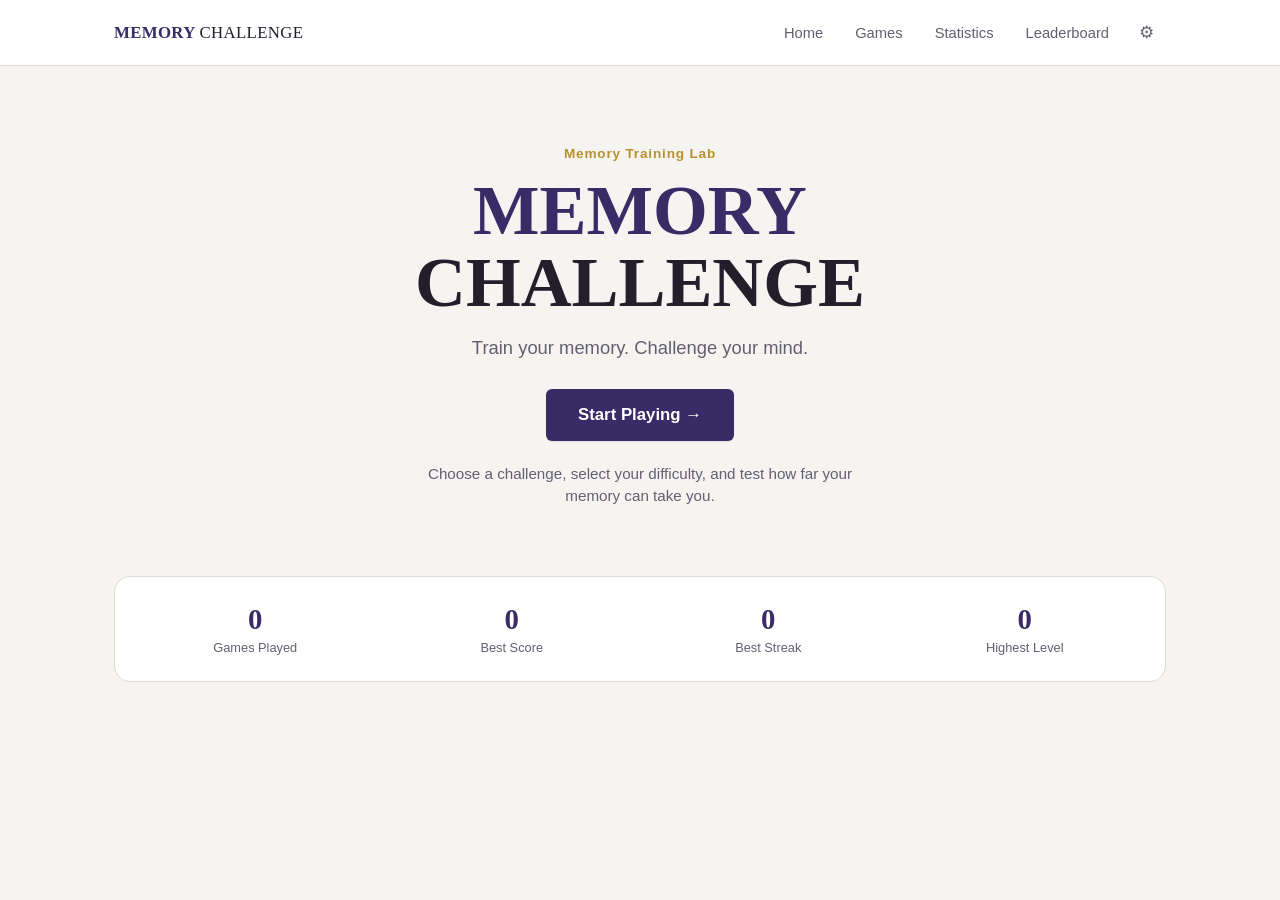
==== index.html @ 157adf7d "added updated files" ====
<!DOCTYPE html>
<html lang="en">
<head>
<meta charset="UTF-8">
<meta name="viewport" content="width=device-width, initial-scale=1.0">
<title>Memory Challenge</title>
<link rel="stylesheet" href="style.css">
</head>
<body>

<!-- ============================================================
     TOP NAVIGATION
============================================================ -->
<header class="topnav">
  <div class="topnav-inner">
    <button class="brand" data-nav="home-screen">MEMORY<span>CHALLENGE</span></button>
    <nav class="nav-links">
      <button class="nav-link" data-nav="home-screen">Home</button>
      <button class="nav-link" data-nav="games-screen">Games</button>
      <button class="nav-link" data-nav="stats-screen">Statistics</button>
      <button class="nav-link" data-nav="leaderboard-screen">Leaderboard</button>
      <button class="nav-link nav-icon" data-nav="settings-screen" title="Settings" aria-label="Settings">⚙</button>
    </nav>
  </div>
</header>

<main id="app">

  <!-- ============================================================
       SCREEN: HOME
  ============================================================ -->
  <section class="screen" id="home-screen">
    <div class="home-hero">
      <p class="home-eyebrow">Memory Training Lab</p>
      <h1 class="home-title">MEMORY<br><span>CHALLENGE</span></h1>
      <p class="home-tagline">Train your memory. Challenge your mind.</p>
      <button class="btn btn-primary btn-large" id="start-playing-btn">Start Playing →</button>
      <p class="home-blurb">Choose a challenge, select your difficulty, and test how far your memory can take you.</p>
    </div>

    <div class="home-stats">
      <div class="mini-stat">
        <span class="mini-stat-value" id="home-games-played">0</span>
        <span class="mini-stat-label">Games Played</span>
      </div>
      <div class="mini-stat">
        <span class="mini-stat-value" id="home-best-score">0</span>
        <span class="mini-stat-label">Best Score</span>
      </div>
      <div class="mini-stat">
        <span class="mini-stat-value" id="home-best-streak">0</span>
        <span class="mini-stat-label">Best Streak</span>
      </div>
      <div class="mini-stat">
        <span class="mini-stat-value" id="home-highest-level">0</span>
        <span class="mini-stat-label">Highest Level</span>
      </div>
    </div>
  </section>

  <!-- ============================================================
       SCREEN: GAMES SELECTION
  ============================================================ -->
  <section class="screen" id="games-screen">
    <h2 class="screen-title">Choose Your Challenge</h2>
    <p class="screen-subtitle">Four ways to test how far your memory can take you.</p>

    <div class="game-grid">

      <article class="game-card" data-game="sequence">
        <div class="game-card-icon">◆</div>
        <h3>Sequence Memory</h3>
        <p>Watch the sequence carefully and reproduce it in the correct order.</p>
        <div class="game-card-meta">
          <span class="diff-pill diff-easy">Easy</span>
          <span class="diff-pill diff-medium">Medium</span>
          <span class="diff-pill diff-hard">Hard</span>
        </div>
        <button class="btn btn-secondary play-game-btn" data-game="sequence">Play Game</button>
      </article>

      <article class="game-card" data-game="match">
        <div class="game-card-icon">▦</div>
        <h3>Memory Match</h3>
        <p>Find matching pairs and clear the board using the fewest mistakes.</p>
        <div class="game-card-meta">
          <span class="diff-pill diff-easy">Easy</span>
          <span class="diff-pill diff-medium">Medium</span>
          <span class="diff-pill diff-hard">Hard</span>
        </div>
        <button class="btn btn-secondary play-game-btn" data-game="match">Play Game</button>
      </article>

      <article class="game-card" data-game="grid">
        <div class="game-card-icon">▧</div>
        <h3>Grid Memory</h3>
        <p>Memorize the highlighted positions and reproduce the pattern.</p>
        <div class="game-card-meta">
          <span class="diff-pill diff-easy">Easy</span>
          <span class="diff-pill diff-medium">Medium</span>
          <span class="diff-pill diff-hard">Hard</span>
        </div>
        <button class="btn btn-secondary play-game-btn" data-game="grid">Play Game</button>
      </article>

      <article class="game-card" data-game="number">
        <div class="game-card-icon">#</div>
        <h3>Number Memory</h3>
        <p>Memorize a number sequence and enter it correctly.</p>
        <div class="game-card-meta">
          <span class="diff-pill diff-easy">Easy</span>
          <span class="diff-pill diff-medium">Medium</span>
          <span class="diff-pill diff-hard">Hard</span>
        </div>
        <button class="btn btn-secondary play-game-btn" data-game="number">Play Game</button>
      </article>

    </div>
  </section>

  <!-- ============================================================
       SCREEN: DIFFICULTY SELECTION
  ============================================================ -->
  <section class="screen" id="difficulty-screen">
    <button class="btn-back" data-nav="games-screen">← Back to Games</button>
    <h2 class="screen-title" id="difficulty-game-title">Choose Your Challenge</h2>
    <p class="screen-subtitle">Select a difficulty to begin.</p>

    <div class="difficulty-grid">
      <button class="difficulty-card" data-difficulty="easy">
        <h3>Easy</h3>
        <ul>
          <li>Relaxed timing</li>
          <li>Shorter sequences</li>
          <li>More forgiving gameplay</li>
        </ul>
      </button>
      <button class="difficulty-card" data-difficulty="medium">
        <h3>Medium</h3>
        <ul>
          <li>Balanced challenge</li>
          <li>Moderate timing</li>
          <li>Longer sequences</li>
        </ul>
      </button>
      <button class="difficulty-card" data-difficulty="hard">
        <h3>Hard</h3>
        <ul>
          <li>Fast timing</li>
          <li>Long sequences</li>
          <li>Higher difficulty</li>
        </ul>
      </button>
    </div>

    <button class="btn btn-primary btn-large" id="start-game-btn" disabled>Start Game</button>
  </section>

  <!-- ============================================================
       SCREEN: ACTIVE GAME
  ============================================================ -->
  <section class="screen" id="game-screen">

    <div class="game-hud">
      <div class="hud-top">
        <div class="hud-title-block">
          <h2 id="hud-game-name">SEQUENCE MEMORY</h2>
          <span class="hud-difficulty" id="hud-difficulty">Medium</span>
        </div>
        <div class="hud-controls">
          <button class="btn-icon" id="pause-btn" title="Pause">⏸</button>
          <button class="btn-icon" id="quit-btn" title="Quit">✕</button>
        </div>
      </div>

      <div class="hud-stats">
        <div class="hud-stat">
          <span class="hud-stat-label">Level</span>
          <span class="hud-stat-value" id="hud-level">1</span>
        </div>
        <div class="hud-stat">
          <span class="hud-stat-label">Score</span>
          <span class="hud-stat-value" id="hud-score">0</span>
        </div>
        <div class="hud-stat">
          <span class="hud-stat-label">Streak</span>
          <span class="hud-stat-value" id="hud-streak">🔥 0</span>
        </div>
        <div class="hud-stat">
          <span class="hud-stat-label">Time</span>
          <span class="hud-stat-value" id="hud-timer">00:00</span>
        </div>
        <div class="hud-stat">
          <span class="hud-stat-label">Lives</span>
          <span class="hud-stat-value" id="hud-lives">♥ ♥ ♥</span>
        </div>
      </div>
    </div>

    <div class="game-stage" id="game-stage">
      <!-- game-specific content is injected here by script.js -->
    </div>

    <!-- Pause overlay -->
    <div class="overlay hidden" id="pause-overlay">
      <div class="overlay-box">
        <h2>GAME PAUSED</h2>
        <button class="btn btn-primary" id="resume-btn">Resume</button>
        <button class="btn btn-secondary" id="quit-from-pause-btn">Quit Game</button>
      </div>
    </div>

    <!-- Countdown overlay -->
    <div class="overlay hidden" id="countdown-overlay">
      <div class="countdown-number" id="countdown-number">3</div>
    </div>

    <!-- Feedback toast (Correct! / Wrong! / Level Up!) -->
    <div class="feedback-toast hidden" id="feedback-toast"></div>

  </section>

  <!-- ============================================================
       SCREEN: RESULTS
  ============================================================ -->
  <section class="screen" id="results-screen">
    <div class="results-card">
      <p class="results-heading">GAME COMPLETE</p>
      <p class="results-message" id="results-message">Great job!</p>

      <div class="results-score">
        <span id="results-final-score">0</span>
        <span class="results-score-label">FINAL SCORE</span>
      </div>

      <div class="results-grid">
        <div class="results-stat">
          <span class="results-stat-value" id="results-level">1</span>
          <span class="results-stat-label">Level</span>
        </div>
        <div class="results-stat">
          <span class="results-stat-value" id="results-accuracy">0%</span>
          <span class="results-stat-label">Accuracy</span>
        </div>
        <div class="results-stat">
          <span class="results-stat-value" id="results-streak">0</span>
          <span class="results-stat-label">Best Streak</span>
        </div>
        <div class="results-stat">
          <span class="results-stat-value" id="results-time">00:00</span>
          <span class="results-stat-label">Time</span>
        </div>
      </div>

      <div class="leaderboard-entry" id="leaderboard-entry-form">
        <label for="player-name-input">New high score! Add it to the leaderboard:</label>
        <div class="leaderboard-entry-row">
          <input type="text" id="player-name-input" maxlength="12" placeholder="YOUR NAME">
          <button class="btn btn-secondary" id="submit-score-btn">Submit</button>
        </div>
      </div>

      <div class="results-actions">
        <button class="btn btn-primary" id="play-again-btn">Play Again</button>
        <button class="btn btn-secondary" id="choose-another-btn">Choose Another Game</button>
        <button class="btn btn-secondary" id="view-stats-btn">View Statistics</button>
        <button class="btn btn-ghost" data-nav="home-screen">Home</button>
      </div>
    </div>
  </section>

  <!-- ============================================================
       SCREEN: STATISTICS
  ============================================================ -->
  <section class="screen" id="stats-screen">
    <h2 class="screen-title">Your Statistics</h2>

    <div class="stats-overview">
      <div class="stats-overview-card">
        <span class="stats-overview-value" id="stat-total-games">0</span>
        <span class="stats-overview-label">Total Games</span>
      </div>
      <div class="stats-overview-card">
        <span class="stats-overview-value" id="stat-best-score">0</span>
        <span class="stats-overview-label">Best Score</span>
      </div>
      <div class="stats-overview-card">
        <span class="stats-overview-value" id="stat-best-streak">0</span>
        <span class="stats-overview-label">Best Streak</span>
      </div>
      <div class="stats-overview-card">
        <span class="stats-overview-value" id="stat-highest-level">0</span>
        <span class="stats-overview-label">Highest Level</span>
      </div>
      <div class="stats-overview-card">
        <span class="stats-overview-value" id="stat-total-time">00:00</span>
        <span class="stats-overview-label">Total Play Time</span>
      </div>
    </div>

    <h3 class="stats-subheading">By Game</h3>
    <div class="stats-per-game" id="stats-per-game">
      <!-- filled dynamically by script.js -->
    </div>
  </section>

  <!-- ============================================================
       SCREEN: LEADERBOARD
  ============================================================ -->
  <section class="screen" id="leaderboard-screen">
    <h2 class="screen-title">Local Leaderboard</h2>
    <p class="screen-subtitle">Scores are stored on this device only — this is not an online leaderboard.</p>
    <div class="leaderboard-list" id="leaderboard-list">
      <!-- filled dynamically by script.js -->
    </div>
  </section>

  <!-- ============================================================
       SCREEN: SETTINGS
  ============================================================ -->
  <section class="screen" id="settings-screen">
    <h2 class="screen-title">Settings</h2>

    <div class="settings-list">
      <div class="settings-row">
        <div>
          <h3>Sound Effects</h3>
          <p>Play short tones for correct answers, mistakes, and level ups.</p>
        </div>
        <label class="switch">
          <input type="checkbox" id="setting-sound" checked>
          <span class="switch-track"></span>
        </label>
      </div>

      <div class="settings-row">
        <div>
          <h3>Animations</h3>
          <p>Enable transition and feedback animations.</p>
        </div>
        <label class="switch">
          <input type="checkbox" id="setting-animations" checked>
          <span class="switch-track"></span>
        </label>
      </div>

      <div class="settings-row settings-row-danger">
        <div>
          <h3>Reset Statistics</h3>
          <p>Permanently erase all saved statistics and leaderboard scores on this device.</p>
        </div>
        <button class="btn btn-danger" id="reset-stats-btn">Reset All Data</button>
      </div>
    </div>

    <!-- Reset confirmation overlay -->
    <div class="overlay hidden" id="reset-confirm-overlay">
      <div class="overlay-box">
        <h2>Reset all statistics?</h2>
        <p>This will permanently delete your statistics, best scores, and leaderboard. This cannot be undone.</p>
        <button class="btn btn-danger" id="confirm-reset-btn">Yes, reset everything</button>
        <button class="btn btn-secondary" id="cancel-reset-btn">Cancel</button>
      </div>
    </div>
  </section>

</main>

<script src="script.js"></script>
</body>
</html>
---- style.css ----
/* ==========================================================================
   MEMORY CHALLENGE — STYLESHEET
   ========================================================================== */

:root {
  /* Color tokens */
  --bg:            #F5F4F1;
  --surface:        #FFFFFF;
  --surface-sunken:  #ECEAE5;
  --text:           #221F2B;
  --text-muted:     #635F70;
  --border:         #DEDAD3;

  --primary:        #382B66;
  --primary-dark:   #241A47;
  --primary-light:  #6C55A8;
  --accent:         #B9902E;

  --success:        #1F8A45;
  --success-bg:     #E4F5E9;
  --error:          #C23B34;
  --error-bg:       #FBE6E4;
  --warning:        #B4680C;
  --warning-bg:     #FCEEDD;

  --shadow-sm:  0 1px 2px rgba(34, 31, 43, 0.06), 0 1px 1px rgba(34, 31, 43, 0.04);
  --shadow-md:  0 4px 14px rgba(34, 31, 43, 0.09);
  --shadow-lg:  0 16px 40px rgba(34, 31, 43, 0.16);

  --radius-sm:  6px;
  --radius-md:  10px;
  --radius-lg:  16px;

  --font-display: Georgia, 'Iowan Old Style', 'Palatino Linotype', serif;
  --font-body: -apple-system, BlinkMacSystemFont, 'Segoe UI', Roboto, Helvetica, Arial, sans-serif;
  --font-mono: 'SF Mono', 'Consolas', 'Menlo', monospace;
}

* { box-sizing: border-box; }

html, body {
  margin: 0;
  padding: 0;
  background: var(--bg);
  color: var(--text);
  font-family: var(--font-body);
  scroll-behavior: smooth;
}

body {
  min-height: 100vh;
  display: flex;
  flex-direction: column;
}

h1, h2, h3 { margin: 0; font-family: var(--font-display); font-weight: 700; }
p { margin: 0; }
ul { margin: 0; padding: 0; list-style: none; }
button { font-family: inherit; cursor: pointer; }
input { font-family: inherit; }

::selection { background: var(--primary-light); color: #fff; }

:focus-visible {
  outline: 2px solid var(--primary);
  outline-offset: 2px;
}

.hidden { display: none !important; }

/* ==========================================================================
   TOP NAVIGATION
   ========================================================================== */

.topnav {
  position: sticky;
  top: 0;
  z-index: 50;
  background: var(--surface);
  border-bottom: 1px solid var(--border);
}

.topnav-inner {
  max-width: 1100px;
  margin: 0 auto;
  padding: 14px 24px;
  display: flex;
  align-items: center;
  justify-content: space-between;
  gap: 16px;
}

.brand {
  background: none;
  border: none;
  padding: 0;
  font-family: var(--font-display);
  font-weight: 700;
  font-size: 1.05rem;
  letter-spacing: 0.02em;
  color: var(--primary);
}
.brand span { color: var(--text); font-weight: 400; margin-left: 4px; }

.nav-links {
  display: flex;
  align-items: center;
  gap: 4px;
}

.nav-link {
  background: none;
  border: none;
  padding: 8px 14px;
  border-radius: var(--radius-sm);
  color: var(--text-muted);
  font-size: 0.92rem;
  font-weight: 500;
  transition: background 0.15s ease, color 0.15s ease;
}
.nav-link:hover { background: var(--surface-sunken); color: var(--text); }
.nav-icon { font-size: 1.05rem; padding: 8px 12px; }

/* ==========================================================================
   LAYOUT / SCREENS
   ========================================================================== */

#app {
  flex: 1;
  max-width: 1100px;
  width: 100%;
  margin: 0 auto;
  padding: 40px 24px 80px;
}

.screen { display: none; animation: screen-in 0.25s ease; }
.screen.active { display: block; }

#game-screen { position: relative; }

@keyframes screen-in {
  from { opacity: 0; transform: translateY(6px); }
  to   { opacity: 1; transform: translateY(0); }
}

.screen-title {
  font-size: 1.9rem;
  margin-bottom: 6px;
}
.screen-subtitle {
  color: var(--text-muted);
  margin-bottom: 32px;
  font-size: 1rem;
}

.btn-back {
  background: none;
  border: none;
  color: var(--text-muted);
  font-size: 0.9rem;
  padding: 6px 0;
  margin-bottom: 18px;
  font-weight: 500;
}
.btn-back:hover { color: var(--primary); }

/* ==========================================================================
   BUTTONS
   ========================================================================== */

.btn {
  border: none;
  border-radius: var(--radius-sm);
  padding: 12px 22px;
  font-size: 0.95rem;
  font-weight: 600;
  transition: transform 0.12s ease, box-shadow 0.12s ease, background 0.15s ease;
  display: inline-flex;
  align-items: center;
  justify-content: center;
  gap: 8px;
}
.btn:active:not(:disabled) { transform: translateY(1px); }
.btn:disabled { opacity: 0.45; cursor: not-allowed; }

.btn-primary {
  background: var(--primary);
  color: #fff;
  box-shadow: var(--shadow-sm);
}
.btn-primary:hover:not(:disabled) { background: var(--primary-dark); box-shadow: var(--shadow-md); }

.btn-secondary {
  background: var(--surface);
  color: var(--primary);
  border: 1.5px solid var(--primary);
}
.btn-secondary:hover:not(:disabled) { background: var(--primary); color: #fff; }

.btn-ghost {
  background: none;
  color: var(--text-muted);
}
.btn-ghost:hover { color: var(--text); }

.btn-danger {
  background: var(--error);
  color: #fff;
}
.btn-danger:hover { background: #9F2E28; }

.btn-large {
  padding: 16px 32px;
  font-size: 1.05rem;
}

.btn-icon {
  background: var(--surface-sunken);
  border: none;
  width: 38px;
  height: 38px;
  border-radius: var(--radius-sm);
  font-size: 1rem;
  display: flex;
  align-items: center;
  justify-content: center;
  color: var(--text);
}
.btn-icon:hover { background: var(--border); }

/* ==========================================================================
   HOME SCREEN
   ========================================================================== */

.home-hero {
  text-align: center;
  padding: 40px 0 20px;
}

.home-eyebrow {
  color: var(--accent);
  font-size: 0.85rem;
  font-weight: 600;
  letter-spacing: 0.06em;
  margin-bottom: 14px;
}

.home-title {
  font-size: clamp(2.6rem, 7vw, 4.4rem);
  line-height: 1.02;
  color: var(--primary);
  margin-bottom: 18px;
}
.home-title span { color: var(--text); }

.home-tagline {
  font-size: 1.15rem;
  color: var(--text-muted);
  margin-bottom: 30px;
}

.home-blurb {
  max-width: 480px;
  margin: 22px auto 0;
  color: var(--text-muted);
  font-size: 0.95rem;
  line-height: 1.5;
}

.home-stats {
  margin-top: 48px;
  display: grid;
  grid-template-columns: repeat(4, 1fr);
  gap: 16px;
  background: var(--surface);
  border: 1px solid var(--border);
  border-radius: var(--radius-lg);
  padding: 26px 20px;
}

.mini-stat {
  display: flex;
  flex-direction: column;
  align-items: center;
  gap: 4px;
  text-align: center;
}
.mini-stat-value {
  font-family: var(--font-display);
  font-size: 1.8rem;
  font-weight: 700;
  color: var(--primary);
}
.mini-stat-label {
  font-size: 0.8rem;
  color: var(--text-muted);
}

/* ==========================================================================
   GAMES SCREEN
   ========================================================================== */

.game-grid {
  display: grid;
  grid-template-columns: repeat(2, 1fr);
  gap: 20px;
}

.game-card {
  background: var(--surface);
  border: 1px solid var(--border);
  border-radius: var(--radius-lg);
  padding: 26px;
  display: flex;
  flex-direction: column;
  gap: 10px;
  transition: box-shadow 0.15s ease, transform 0.15s ease;
}
.game-card:hover { box-shadow: var(--shadow-md); transform: translateY(-2px); }

.game-card-icon {
  width: 46px;
  height: 46px;
  border-radius: var(--radius-sm);
  background: var(--primary);
  color: #fff;
  display: flex;
  align-items: center;
  justify-content: center;
  font-size: 1.3rem;
  margin-bottom: 4px;
}

.game-card h3 { font-size: 1.25rem; }
.game-card p { color: var(--text-muted); font-size: 0.92rem; line-height: 1.45; flex: 1; }

.game-card-meta {
  display: flex;
  gap: 6px;
  margin: 6px 0 4px;
}
.diff-pill {
  font-size: 0.7rem;
  font-weight: 600;
  padding: 3px 9px;
  border-radius: 20px;
}
.diff-easy   { background: var(--success-bg); color: var(--success); }
.diff-medium { background: var(--warning-bg); color: var(--warning); }
.diff-hard   { background: var(--error-bg);   color: var(--error); }

/* ==========================================================================
   DIFFICULTY SCREEN
   ========================================================================== */

.difficulty-grid {
  display: grid;
  grid-template-columns: repeat(3, 1fr);
  gap: 18px;
  margin-bottom: 36px;
}

.difficulty-card {
  background: var(--surface);
  border: 2px solid var(--border);
  border-radius: var(--radius-lg);
  padding: 24px;
  text-align: left;
  transition: border-color 0.15s ease, box-shadow 0.15s ease;
}
.difficulty-card:hover { border-color: var(--primary-light); }
.difficulty-card.selected {
  border-color: var(--primary);
  box-shadow: 0 0 0 3px rgba(56, 43, 102, 0.14);
}

.difficulty-card h3 { font-size: 1.15rem; margin-bottom: 12px; color: var(--primary); }
.difficulty-card li {
  font-size: 0.88rem;
  color: var(--text-muted);
  padding-left: 16px;
  position: relative;
  margin-bottom: 6px;
}
.difficulty-card li::before {
  content: '–';
  position: absolute;
  left: 0;
  color: var(--text-muted);
}

/* ==========================================================================
   GAME HUD
   ========================================================================== */

.game-hud {
  background: var(--surface);
  border: 1px solid var(--border);
  border-radius: var(--radius-lg);
  padding: 18px 22px;
  margin-bottom: 24px;
}

.hud-top {
  display: flex;
  justify-content: space-between;
  align-items: flex-start;
  margin-bottom: 16px;
}

.hud-title-block h2 {
  font-size: 1.3rem;
  letter-spacing: 0.02em;
}
.hud-difficulty {
  display: inline-block;
  margin-top: 4px;
  font-size: 0.78rem;
  font-weight: 600;
  color: var(--primary);
  background: var(--surface-sunken);
  padding: 3px 10px;
  border-radius: 20px;
}

.hud-controls { display: flex; gap: 8px; }

.hud-stats {
  display: grid;
  grid-template-columns: repeat(5, 1fr);
  gap: 12px;
}

.hud-stat {
  background: var(--surface-sunken);
  border-radius: var(--radius-sm);
  padding: 10px 8px;
  display: flex;
  flex-direction: column;
  align-items: center;
  gap: 2px;
}
.hud-stat-label {
  font-size: 0.7rem;
  color: var(--text-muted);
  text-transform: uppercase;
  letter-spacing: 0.05em;
}
.hud-stat-value {
  font-size: 1.15rem;
  font-weight: 700;
  color: var(--primary);
  font-variant-numeric: tabular-nums;
}

/* ==========================================================================
   GAME STAGE
   ========================================================================== */

.game-stage {
  position: relative;
  background: var(--surface);
  border: 1px solid var(--border);
  border-radius: var(--radius-lg);
  padding: 36px 24px;
  min-height: 420px;
  display: flex;
  flex-direction: column;
  align-items: center;
  justify-content: center;
  gap: 24px;
}

.stage-instruction {
  font-size: 1rem;
  color: var(--text-muted);
  text-align: center;
}

/* --- Sequence Memory --- */
.sequence-board {
  display: grid;
  grid-template-columns: repeat(2, 120px);
  gap: 16px;
}
.sequence-tile {
  width: 120px;
  height: 120px;
  border-radius: var(--radius-md);
  border: none;
  opacity: 0.55;
  transition: opacity 0.12s ease, transform 0.1s ease;
}
.sequence-tile.lit { opacity: 1; transform: scale(1.05); box-shadow: 0 0 0 4px rgba(0,0,0,0.06); }
.sequence-tile.wrong-flash-tile { box-shadow: 0 0 0 4px var(--error); opacity: 1; }
.sequence-tile.disabled { pointer-events: none; }
.sequence-tile[data-color="red"]    { background: #C23B34; }
.sequence-tile[data-color="blue"]   { background: #2D5FB0; }
.sequence-tile[data-color="green"]  { background: #1F8A45; }
.sequence-tile[data-color="yellow"] { background: #C99A1E; }
.sequence-tile[data-color="purple"] { background: #6C4AB6; }
.sequence-tile[data-color="teal"]   { background: #1E8A82; }

/* --- Memory Match --- */
.match-board {
  display: grid;
  gap: 12px;
  perspective: 800px;
}
.match-card {
  width: 90px;
  height: 90px;
  position: relative;
  transform-style: preserve-3d;
  transition: transform 0.35s ease;
  border-radius: var(--radius-sm);
}
.match-card.flipped, .match-card.matched { transform: rotateY(180deg); }
.match-card-face {
  position: absolute;
  inset: 0;
  border-radius: var(--radius-sm);
  display: flex;
  align-items: center;
  justify-content: center;
  font-size: 1.7rem;
  backface-visibility: hidden;
}
.match-card-back {
  background: var(--primary);
  color: #fff;
}
.match-card-front {
  background: var(--surface-sunken);
  transform: rotateY(180deg);
  border: 2px solid var(--border);
}
.match-card.matched .match-card-front {
  border-color: var(--success);
  background: var(--success-bg);
}
.match-card.wrong-flash .match-card-front { border-color: var(--error); background: var(--error-bg); }
.match-card:not(.matched):hover .match-card-back { background: var(--primary-dark); }

/* --- Grid Memory --- */
.grid-board {
  display: grid;
  gap: 8px;
}
.grid-cell {
  width: 56px;
  height: 56px;
  border-radius: var(--radius-sm);
  background: var(--surface-sunken);
  border: none;
  transition: background 0.12s ease, transform 0.1s ease;
}
.grid-cell.lit { background: var(--primary); }
.grid-cell.picked-correct { background: var(--success); }
.grid-cell.picked-wrong { background: var(--error); }
.grid-cell:hover:not(.disabled) { transform: scale(1.06); }
.grid-cell.disabled { pointer-events: none; }

/* --- Number Memory --- */
.number-display {
  font-family: var(--font-mono);
  font-size: clamp(2.4rem, 7vw, 3.6rem);
  font-weight: 700;
  letter-spacing: 0.12em;
  color: var(--primary);
}
.number-input {
  font-family: var(--font-mono);
  font-size: 1.8rem;
  text-align: center;
  letter-spacing: 0.12em;
  padding: 12px 18px;
  border: 2px solid var(--border);
  border-radius: var(--radius-sm);
  width: 100%;
  max-width: 320px;
  color: var(--text);
}
.number-input:focus { border-color: var(--primary); }

/* ==========================================================================
   OVERLAYS
   ========================================================================== */

.overlay {
  position: absolute;
  inset: 0;
  background: rgba(34, 31, 43, 0.6);
  border-radius: var(--radius-lg);
  display: flex;
  align-items: center;
  justify-content: center;
  z-index: 20;
}

.overlay-box {
  background: var(--surface);
  border-radius: var(--radius-md);
  padding: 32px 30px;
  text-align: center;
  max-width: 340px;
  box-shadow: var(--shadow-lg);
  display: flex;
  flex-direction: column;
  gap: 14px;
}
.overlay-box h2 { font-size: 1.3rem; }
.overlay-box p { color: var(--text-muted); font-size: 0.92rem; }

.countdown-number {
  font-family: var(--font-display);
  font-size: 6rem;
  font-weight: 700;
  color: #fff;
}

.feedback-toast {
  position: absolute;
  top: 18px;
  left: 50%;
  transform: translateX(-50%);
  padding: 10px 22px;
  border-radius: 30px;
  font-weight: 700;
  font-size: 0.95rem;
  z-index: 15;
  animation: toast-in 0.18s ease;
}
@keyframes toast-in {
  from { opacity: 0; transform: translate(-50%, -8px); }
  to   { opacity: 1; transform: translate(-50%, 0); }
}
.feedback-toast.correct { background: var(--success-bg); color: var(--success); }
.feedback-toast.wrong   { background: var(--error-bg); color: var(--error); }
.feedback-toast.levelup { background: var(--primary); color: #fff; }
.feedback-toast.gameover { background: var(--text); color: #fff; }

/* ==========================================================================
   RESULTS SCREEN
   ========================================================================== */

.results-card {
  max-width: 560px;
  margin: 0 auto;
  background: var(--surface);
  border: 1px solid var(--border);
  border-radius: var(--radius-lg);
  padding: 40px 36px;
  text-align: center;
}

.results-heading {
  font-size: 0.85rem;
  font-weight: 700;
  letter-spacing: 0.1em;
  color: var(--text-muted);
  margin-bottom: 10px;
}
.results-message { font-size: 1.15rem; color: var(--primary); margin-bottom: 20px; font-weight: 600; }

.results-score span:first-child {
  display: block;
  font-family: var(--font-display);
  font-size: 3.6rem;
  font-weight: 700;
  color: var(--primary);
  line-height: 1;
}
.results-score-label {
  font-size: 0.8rem;
  color: var(--text-muted);
  letter-spacing: 0.05em;
}

.results-grid {
  display: grid;
  grid-template-columns: repeat(4, 1fr);
  gap: 12px;
  margin: 30px 0 10px;
  padding: 20px 0;
  border-top: 1px solid var(--border);
  border-bottom: 1px solid var(--border);
}
.results-stat { display: flex; flex-direction: column; gap: 2px; }
.results-stat-value { font-size: 1.3rem; font-weight: 700; color: var(--text); }
.results-stat-label { font-size: 0.78rem; color: var(--text-muted); }

.leaderboard-entry {
  margin: 22px 0;
  padding: 16px;
  background: var(--surface-sunken);
  border-radius: var(--radius-md);
}
.leaderboard-entry label { font-size: 0.85rem; color: var(--text-muted); display: block; margin-bottom: 10px; }
.leaderboard-entry-row { display: flex; gap: 8px; }
.leaderboard-entry-row input {
  flex: 1;
  padding: 10px 14px;
  border-radius: var(--radius-sm);
  border: 1.5px solid var(--border);
  text-transform: uppercase;
}

.results-actions {
  display: flex;
  flex-wrap: wrap;
  gap: 10px;
  justify-content: center;
  margin-top: 18px;
}

/* ==========================================================================
   STATISTICS SCREEN
   ========================================================================== */

.stats-overview {
  display: grid;
  grid-template-columns: repeat(5, 1fr);
  gap: 14px;
  margin-bottom: 42px;
}
.stats-overview-card {
  background: var(--surface);
  border: 1px solid var(--border);
  border-radius: var(--radius-md);
  padding: 20px 14px;
  text-align: center;
  display: flex;
  flex-direction: column;
  gap: 4px;
}
.stats-overview-value { font-size: 1.5rem; font-weight: 700; color: var(--primary); font-family: var(--font-display); }
.stats-overview-label { font-size: 0.78rem; color: var(--text-muted); }

.stats-subheading { font-size: 1.15rem; margin-bottom: 16px; }

.stats-per-game {
  display: grid;
  grid-template-columns: repeat(2, 1fr);
  gap: 16px;
}
.stats-game-card {
  background: var(--surface);
  border: 1px solid var(--border);
  border-radius: var(--radius-md);
  padding: 20px;
}
.stats-game-card h4 { font-size: 1.02rem; margin-bottom: 12px; color: var(--primary); font-family: var(--font-display); }
.stats-game-row {
  display: flex;
  justify-content: space-between;
  font-size: 0.88rem;
  padding: 5px 0;
  color: var(--text-muted);
  border-bottom: 1px dashed var(--border);
}
.stats-game-row:last-child { border-bottom: none; }
.stats-game-row span:last-child { color: var(--text); font-weight: 600; }

/* ==========================================================================
   LEADERBOARD SCREEN
   ========================================================================== */

.leaderboard-list {
  background: var(--surface);
  border: 1px solid var(--border);
  border-radius: var(--radius-lg);
  overflow: hidden;
}
.leaderboard-row {
  display: grid;
  grid-template-columns: 40px 1fr auto auto;
  gap: 14px;
  align-items: center;
  padding: 14px 22px;
  border-bottom: 1px solid var(--border);
  font-size: 0.95rem;
}
.leaderboard-row:last-child { border-bottom: none; }
.leaderboard-rank { font-weight: 700; color: var(--text-muted); }
.leaderboard-row:nth-child(1) .leaderboard-rank { color: var(--accent); }
.leaderboard-name { font-weight: 600; }
.leaderboard-game { color: var(--text-muted); font-size: 0.82rem; }
.leaderboard-score { font-weight: 700; color: var(--primary); font-variant-numeric: tabular-nums; }
.leaderboard-empty { padding: 40px; text-align: center; color: var(--text-muted); }

/* ==========================================================================
   SETTINGS SCREEN
   ========================================================================== */

.settings-list {
  background: var(--surface);
  border: 1px solid var(--border);
  border-radius: var(--radius-lg);
  overflow: hidden;
}
.settings-row {
  display: flex;
  justify-content: space-between;
  align-items: center;
  gap: 20px;
  padding: 22px 26px;
  border-bottom: 1px solid var(--border);
}
.settings-row:last-child { border-bottom: none; }
.settings-row h3 { font-size: 1rem; margin-bottom: 4px; }
.settings-row p { color: var(--text-muted); font-size: 0.85rem; }
.settings-row-danger { background: var(--error-bg); }

.switch { position: relative; display: inline-block; width: 46px; height: 26px; flex-shrink: 0; }
.switch input { opacity: 0; width: 0; height: 0; }
.switch-track {
  position: absolute; cursor: pointer; inset: 0;
  background: var(--border); border-radius: 30px; transition: background 0.15s ease;
}
.switch-track::before {
  content: ''; position: absolute; height: 20px; width: 20px; left: 3px; top: 3px;
  background: #fff; border-radius: 50%; transition: transform 0.15s ease;
  box-shadow: var(--shadow-sm);
}
.switch input:checked + .switch-track { background: var(--primary); }
.switch input:checked + .switch-track::before { transform: translateX(20px); }

/* ==========================================================================
   RESPONSIVE
   ========================================================================== */

@media (max-width: 780px) {
  .home-stats { grid-template-columns: repeat(2, 1fr); }
  .game-grid { grid-template-columns: 1fr; }
  .difficulty-grid { grid-template-columns: 1fr; }
  .hud-stats { grid-template-columns: repeat(3, 1fr); }
  .hud-stats .hud-stat:nth-child(4), .hud-stats .hud-stat:nth-child(5) { grid-column: span 1; }
  .stats-overview { grid-template-columns: repeat(2, 1fr); }
  .stats-per-game { grid-template-columns: 1fr; }
  .results-grid { grid-template-columns: repeat(2, 1fr); }
  .nav-links { gap: 0; }
  .nav-link { padding: 8px 8px; font-size: 0.82rem; }
  .sequence-board { grid-template-columns: repeat(2, 100px); }
  .sequence-tile { width: 100px; height: 100px; }
  .match-card { width: 68px; height: 68px; }
  .grid-cell { width: 42px; height: 42px; }
}

@media (max-width: 480px) {
  .topnav-inner { flex-direction: column; gap: 8px; align-items: stretch; }
  .nav-links { justify-content: space-between; }
  #app { padding: 24px 16px 60px; }
  .results-actions { flex-direction: column; }
  .results-actions .btn { width: 100%; }
  .match-card { width: 58px; height: 58px; }
  .match-card-face { font-size: 1.3rem; }
  .grid-cell { width: 36px; height: 36px; }
}

@media (prefers-reduced-motion: reduce) {
  * { animation-duration: 0.001ms !important; transition-duration: 0.001ms !important; }
}

/* Disabled via the in-app Settings > Animations toggle */
body.no-animations *,
body.no-animations *::before,
body.no-animations *::after {
  animation-duration: 0.001ms !important;
  transition-duration: 0.001ms !important;
}
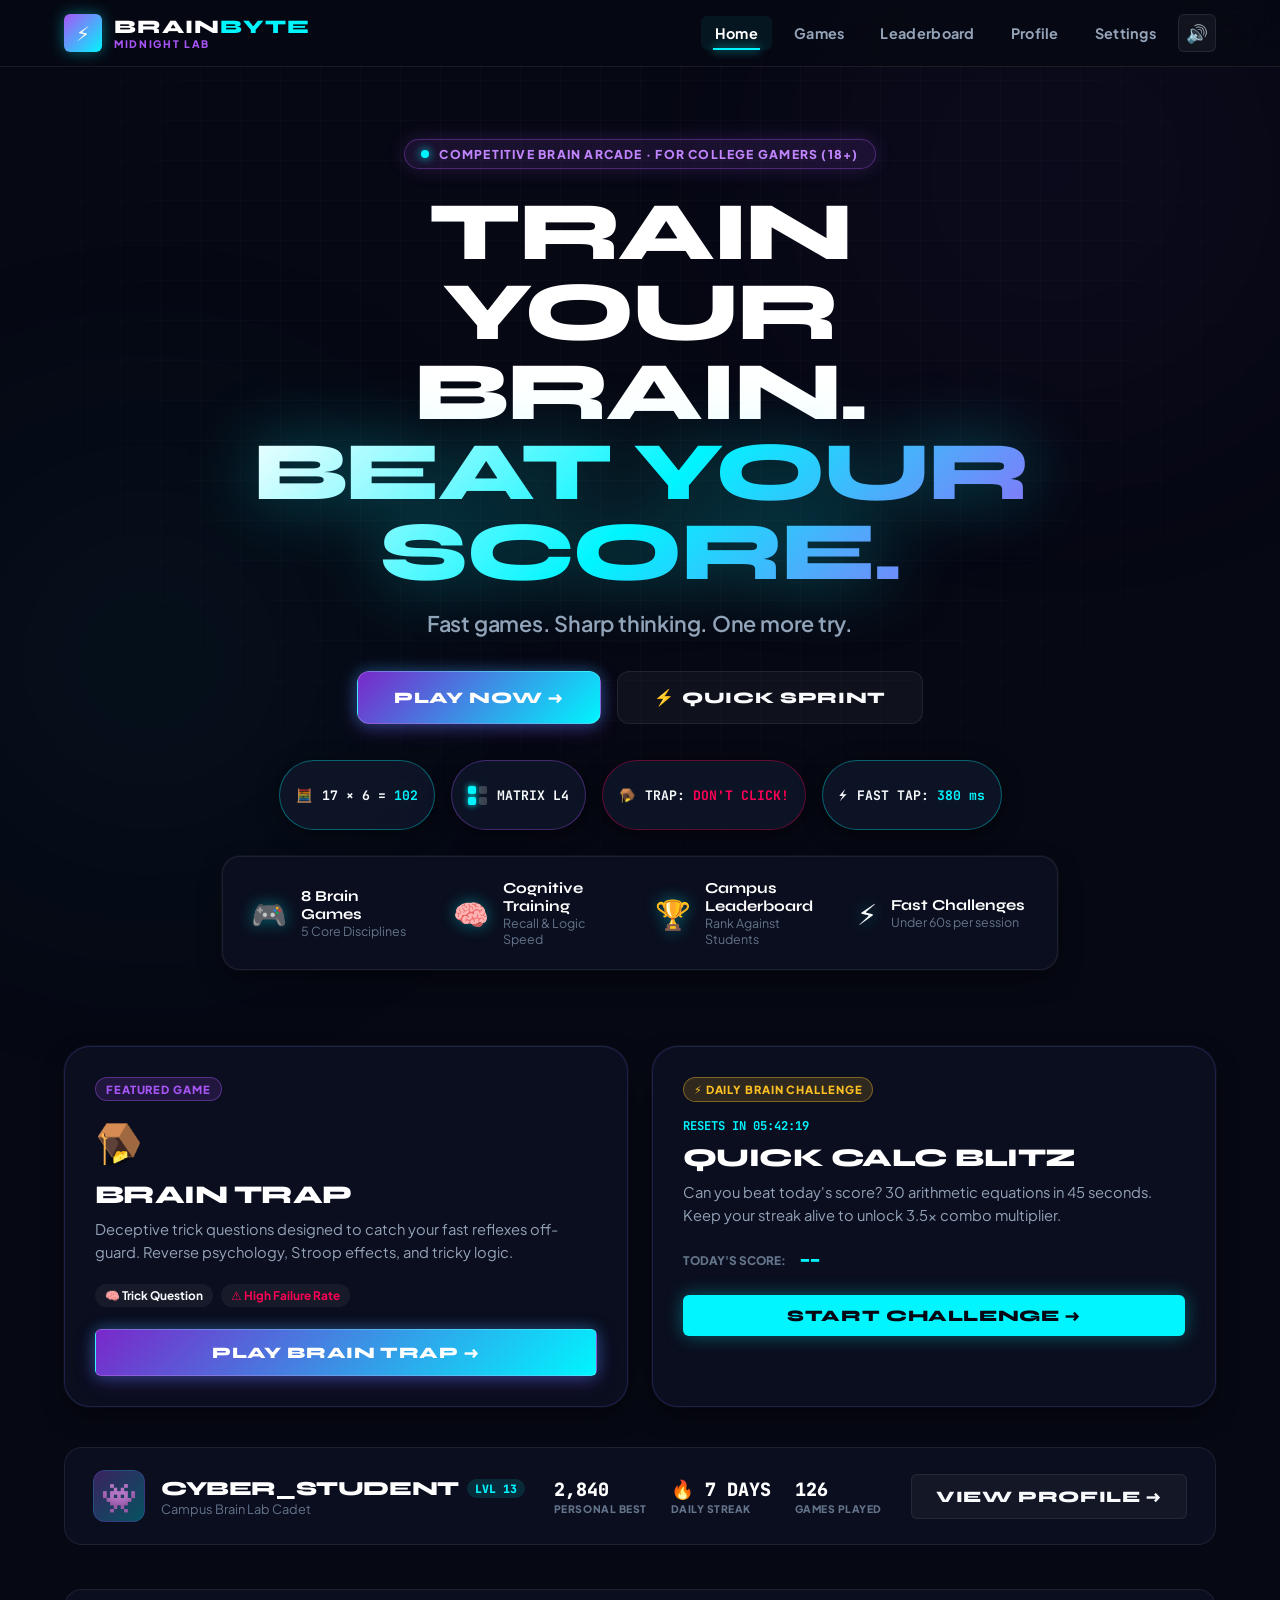
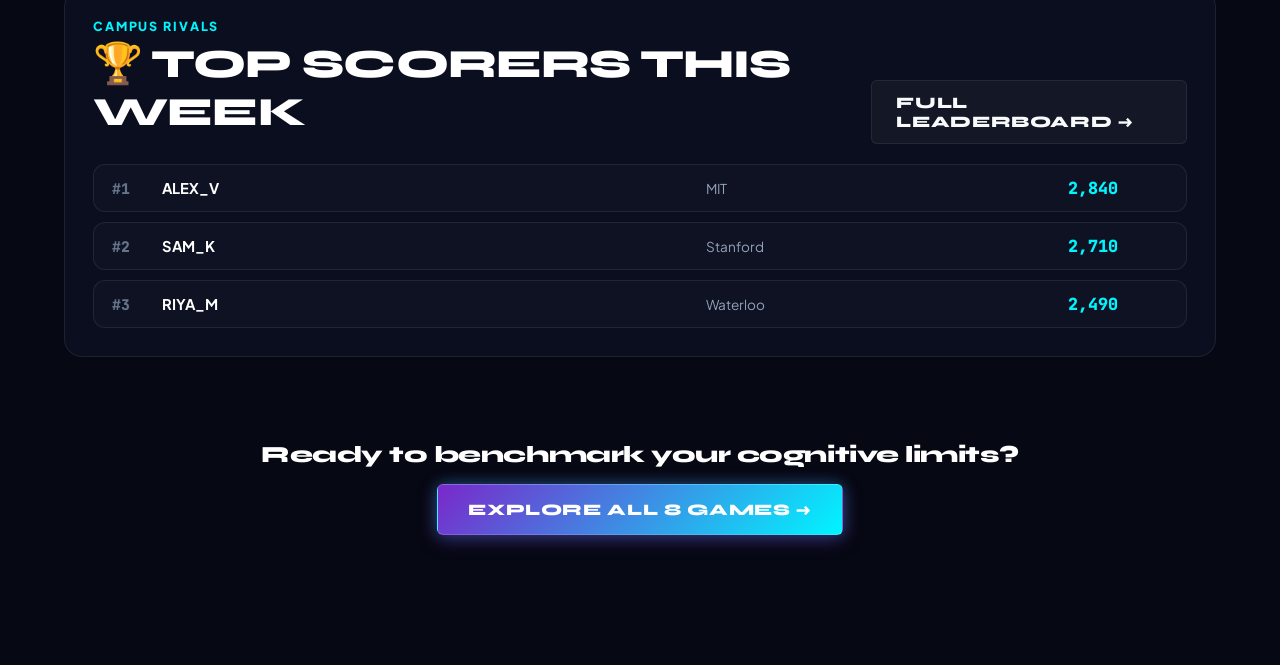
==== commit 1b0a57d2: "Improve game UI and add new brain games" ====
--- a/index.html
+++ b/index.html
@@ -3,368 +3,799 @@
 <head>
 <meta charset="UTF-8">
 <meta name="viewport" content="width=device-width, initial-scale=1.0">
-<title>Memory Challenge</title>
+<title>BRAINBYTE — Midnight Neon Brain Arcade</title>
+<meta name="description" content="A premium, immersive brain-gaming platform for college students (18+). Fast games, sharp thinking, high-stakes campus leaderboards, and funny feedback.">
+<link rel="preconnect" href="https://fonts.googleapis.com">
+<link rel="preconnect" href="https://fonts.gstatic.com" crossorigin>
+<link href="https://fonts.googleapis.com/css2?family=JetBrains+Mono:wght@500;700;800&family=Plus+Jakarta+Sans:wght@400;500;600;700;800&family=Syne:wght@700;800;900&display=swap" rel="stylesheet">
 <link rel="stylesheet" href="style.css">
 </head>
-<body>
+<body class="arcade-theme">
+
+<!-- Ambient Cyber Neon Background Glows -->
+<div class="ambient-glow glow-1" aria-hidden="true"></div>
+<div class="ambient-glow glow-2" aria-hidden="true"></div>
+<div class="cyber-grid-overlay" aria-hidden="true"></div>
 
 <!-- ============================================================
-     TOP NAVIGATION
+     DESKTOP TOP NAVIGATION
 ============================================================ -->
-<header class="topnav">
+<header class="topnav" role="banner">
   <div class="topnav-inner">
-    <button class="brand" data-nav="home-screen">MEMORY<span>CHALLENGE</span></button>
-    <nav class="nav-links">
-      <button class="nav-link" data-nav="home-screen">Home</button>
-      <button class="nav-link" data-nav="games-screen">Games</button>
-      <button class="nav-link" data-nav="stats-screen">Statistics</button>
-      <button class="nav-link" data-nav="leaderboard-screen">Leaderboard</button>
-      <button class="nav-link nav-icon" data-nav="settings-screen" title="Settings" aria-label="Settings">⚙</button>
+    <a href="#/home" class="brand router-link" data-route="/home" aria-label="BRAINBYTE Home">
+      <div class="brand-logo-mark">
+        <span class="logo-core">⚡</span>
+      </div>
+      <div class="brand-text-group">
+        <span class="brand-name">BRAIN<span class="neon-cyan">BYTE</span></span>
+        <span class="brand-sub">MIDNIGHT LAB</span>
+      </div>
+    </a>
+
+    <nav class="nav-links" aria-label="Main Navigation">
+      <a href="#/home" class="nav-link router-link active" data-route="/home">Home</a>
+      <a href="#/games" class="nav-link router-link" data-route="/games">Games</a>
+      <a href="#/leaderboard" class="nav-link router-link" data-route="/leaderboard">Leaderboard</a>
+      <a href="#/profile" class="nav-link router-link" data-route="/profile">Profile</a>
+      <a href="#/settings" class="nav-link router-link" data-route="/settings">Settings</a>
+      <button class="nav-icon-btn sound-toggle-btn" id="nav-sound-btn" title="Toggle Sound (M)" aria-label="Toggle Sound">
+        <span class="sound-wave-icon">🔊</span>
+      </button>
     </nav>
   </div>
 </header>
 
-<main id="app">
+<!-- Floating Funny Feedback Toast -->
+<div class="funny-toast-container" id="funny-toast-container" aria-live="polite">
+  <div class="funny-toast hidden" id="funny-toast">
+    <span class="toast-emoji" id="toast-emoji">🧠</span>
+    <span class="toast-text" id="toast-text">BIG BRAIN!</span>
+  </div>
+</div>
+
+<main id="app" role="main">
 
   <!-- ============================================================
-       SCREEN: HOME
+       PAGE 1: HOME PAGE (Route: / or /home)
+       Introduces the platform, featured game, daily challenge & stats.
   ============================================================ -->
-  <section class="screen" id="home-screen">
-    <div class="home-hero">
-      <p class="home-eyebrow">Memory Training Lab</p>
-      <h1 class="home-title">MEMORY<br><span>CHALLENGE</span></h1>
-      <p class="home-tagline">Train your memory. Challenge your mind.</p>
-      <button class="btn btn-primary btn-large" id="start-playing-btn">Start Playing →</button>
-      <p class="home-blurb">Choose a challenge, select your difficulty, and test how far your memory can take you.</p>
-    </div>
-
-    <div class="home-stats">
-      <div class="mini-stat">
-        <span class="mini-stat-value" id="home-games-played">0</span>
-        <span class="mini-stat-label">Games Played</span>
-      </div>
-      <div class="mini-stat">
-        <span class="mini-stat-value" id="home-best-score">0</span>
-        <span class="mini-stat-label">Best Score</span>
-      </div>
-      <div class="mini-stat">
-        <span class="mini-stat-value" id="home-best-streak">0</span>
-        <span class="mini-stat-label">Best Streak</span>
-      </div>
-      <div class="mini-stat">
-        <span class="mini-stat-value" id="home-highest-level">0</span>
-        <span class="mini-stat-label">Highest Level</span>
-      </div>
-    </div>
+  <section class="page active" id="page-home" data-route="/home">
+    
+    <!-- Hero Section -->
+    <div class="hero-section">
+      <div class="hero-badge">
+        <span class="pulsing-dot"></span>
+        <span class="badge-text">COMPETITIVE BRAIN ARCADE · FOR COLLEGE GAMERS (18+)</span>
+      </div>
+
+      <h1 class="hero-headline">
+        TRAIN YOUR BRAIN.<br>
+        <span class="headline-gradient">BEAT YOUR SCORE.</span>
+      </h1>
+
+      <p class="hero-subheading">
+        Fast games. Sharp thinking. One more try.
+      </p>
+
+      <div class="hero-cta-group">
+        <a href="#/games" class="btn btn-neon-primary btn-hero router-link" data-route="/games">
+          <span class="btn-text">PLAY NOW →</span>
+        </a>
+        <a href="#/games/fast-tap" class="btn btn-neon-ghost btn-hero router-link" data-route="/games/fast-tap">
+          <span class="bolt-icon">⚡</span> Quick Sprint
+        </a>
+      </div>
+
+      <!-- Floating Arcade Elements -->
+      <div class="hero-floating-elements" aria-hidden="true">
+        <div class="floating-badge badge-math">
+          <span class="badge-icon">🧮</span>
+          <span class="badge-math-eq">17 × 6 = <span class="neon-cyan">102</span></span>
+        </div>
+        <div class="floating-badge badge-matrix">
+          <div class="mini-matrix-grid">
+            <span class="mini-tile active"></span>
+            <span class="mini-tile"></span>
+            <span class="mini-tile active"></span>
+            <span class="mini-tile"></span>
+          </div>
+          <span>MATRIX L4</span>
+        </div>
+        <div class="floating-badge badge-trap">
+          <span class="badge-icon">🪤</span>
+          <span>TRAP: <strong class="neon-pink">DON'T CLICK!</strong></span>
+        </div>
+        <div class="floating-badge badge-tap">
+          <span class="badge-icon">⚡</span>
+          <span>FAST TAP: <strong class="neon-cyan">380 ms</strong></span>
+        </div>
+      </div>
+
+      <!-- Quick Platform Stats -->
+      <div class="hero-stats-strip">
+        <div class="stat-strip-item">
+          <span class="stat-strip-icon">🎮</span>
+          <div class="stat-strip-text">
+            <strong>8 Brain Games</strong>
+            <span>5 Core Disciplines</span>
+          </div>
+        </div>
+        <div class="stat-strip-item">
+          <span class="stat-strip-icon">🧠</span>
+          <div class="stat-strip-text">
+            <strong>Cognitive Training</strong>
+            <span>Recall & Logic Speed</span>
+          </div>
+        </div>
+        <div class="stat-strip-item">
+          <span class="stat-strip-icon">🏆</span>
+          <div class="stat-strip-text">
+            <strong>Campus Leaderboard</strong>
+            <span>Rank Against Students</span>
+          </div>
+        </div>
+        <div class="stat-strip-item">
+          <span class="stat-strip-icon">⚡</span>
+          <div class="stat-strip-text">
+            <strong>Fast Challenges</strong>
+            <span>Under 60s per session</span>
+          </div>
+        </div>
+      </div>
+    </div>
+
+    <!-- Home Split Section: Featured Game & Daily Brain Challenge -->
+    <div class="home-showcase-grid">
+      
+      <!-- Featured Game Spotlight -->
+      <div class="showcase-card featured-spotlight">
+        <div class="showcase-badge">FEATURED GAME</div>
+        <div class="spotlight-content">
+          <div class="spotlight-icon">🪤</div>
+          <h3 class="spotlight-title">BRAIN TRAP</h3>
+          <p class="spotlight-desc">
+            Deceptive trick questions designed to catch your fast reflexes off-guard. Reverse psychology, Stroop effects, and tricky logic.
+          </p>
+          <div class="spotlight-meta">
+            <span class="meta-pill">🧠 Trick Question</span>
+            <span class="meta-pill neon-pink">⚠️ High Failure Rate</span>
+          </div>
+          <a href="#/games/brain-trap" class="btn btn-neon-primary router-link" data-route="/games/brain-trap">
+            PLAY BRAIN TRAP →
+          </a>
+        </div>
+      </div>
+
+      <!-- Daily Brain Challenge -->
+      <div class="showcase-card daily-spotlight">
+        <div class="showcase-badge neon-gold-badge">⚡ DAILY BRAIN CHALLENGE</div>
+        <div class="spotlight-content">
+          <span class="daily-timer-tag" id="home-daily-timer">RESETS IN 05:42:19</span>
+          <h3 class="spotlight-title">QUICK CALC BLITZ</h3>
+          <p class="spotlight-desc">
+            Can you beat today's score? 30 arithmetic equations in 45 seconds. Keep your streak alive to unlock 3.5× combo multiplier.
+          </p>
+          <div class="daily-score-status">
+            <span class="status-lbl">TODAY'S SCORE:</span>
+            <span class="status-val neon-cyan" id="home-daily-score">--</span>
+          </div>
+          <a href="#/games/quick-calc" class="btn btn-neon-cyan router-link" data-route="/games/quick-calc">
+            START CHALLENGE →
+          </a>
+        </div>
+      </div>
+
+    </div>
+
+    <!-- Mini Player Stats Preview HUD -->
+    <div class="home-profile-preview">
+      <div class="preview-hud-inner">
+        <div class="hud-mini-left">
+          <div class="mini-avatar">👾</div>
+          <div>
+            <div class="mini-handle-row">
+              <h3 class="mini-handle" id="home-player-handle">CYBER_STUDENT</h3>
+              <span class="mini-lvl-badge" id="home-player-lvl">LVL 12</span>
+            </div>
+            <p class="mini-subtitle">Campus Brain Lab Cadet</p>
+          </div>
+        </div>
+        <div class="hud-mini-stats">
+          <div class="mini-stat-item">
+            <span class="ms-val neon-gold" id="home-best-score">2,840</span>
+            <span class="ms-lbl">PERSONAL BEST</span>
+          </div>
+          <div class="mini-stat-item">
+            <span class="ms-val" id="home-streak">🔥 7 DAYS</span>
+            <span class="ms-lbl">DAILY STREAK</span>
+          </div>
+          <div class="mini-stat-item">
+            <span class="ms-val" id="home-games-played">126</span>
+            <span class="ms-lbl">GAMES PLAYED</span>
+          </div>
+        </div>
+        <a href="#/profile" class="btn btn-neon-ghost router-link" data-route="/profile">
+          VIEW PROFILE →
+        </a>
+      </div>
+    </div>
+
+    <!-- Campus Leaderboard Preview Strip -->
+    <div class="home-leaderboard-preview">
+      <div class="hlb-header">
+        <div>
+          <span class="section-eyebrow">CAMPUS RIVALS</span>
+          <h2 class="section-heading">🏆 TOP SCORERS THIS WEEK</h2>
+        </div>
+        <a href="#/leaderboard" class="btn btn-neon-ghost router-link" data-route="/leaderboard">
+          FULL LEADERBOARD →
+        </a>
+      </div>
+      <div class="hlb-preview-list" id="home-leaderboard-list">
+        <!-- Rendered dynamically by script.js -->
+      </div>
+    </div>
+
+    <!-- Bottom CTA to Games Page -->
+    <div class="home-bottom-cta">
+      <h3 class="b-cta-title">Ready to benchmark your cognitive limits?</h3>
+      <a href="#/games" class="btn btn-neon-primary btn-large router-link" data-route="/games">
+        EXPLORE ALL 8 GAMES →
+      </a>
+    </div>
+
   </section>
 
   <!-- ============================================================
-       SCREEN: GAMES SELECTION
+       PAGE 2: GAMES ARCADE PAGE (Route: /games)
+       Dedicated collection of all 8 games with category filters.
   ============================================================ -->
-  <section class="screen" id="games-screen">
-    <h2 class="screen-title">Choose Your Challenge</h2>
-    <p class="screen-subtitle">Four ways to test how far your memory can take you.</p>
-
-    <div class="game-grid">
-
-      <article class="game-card" data-game="sequence">
-        <div class="game-card-icon">◆</div>
-        <h3>Sequence Memory</h3>
-        <p>Watch the sequence carefully and reproduce it in the correct order.</p>
-        <div class="game-card-meta">
-          <span class="diff-pill diff-easy">Easy</span>
-          <span class="diff-pill diff-medium">Medium</span>
-          <span class="diff-pill diff-hard">Hard</span>
-        </div>
-        <button class="btn btn-secondary play-game-btn" data-game="sequence">Play Game</button>
+  <section class="page" id="page-games" data-route="/games">
+    <div class="arcade-page-header">
+      <span class="section-eyebrow">ARCADIA VAULT</span>
+      <h1 class="page-title">GAME ARCADE</h1>
+      <p class="page-subtitle">Pick a challenge. Test your brain. Master 8 competitive disciplines.</p>
+
+      <!-- Category Filter Tabs -->
+      <div class="category-tabs" role="tablist" aria-label="Game categories">
+        <button class="cat-tab active" data-category="all" role="tab" aria-selected="true">ALL (8)</button>
+        <button class="cat-tab" data-category="memory" role="tab" aria-selected="false">🧠 MEMORY</button>
+        <button class="cat-tab" data-category="calc" role="tab" aria-selected="false">🧮 CALCULATION</button>
+        <button class="cat-tab" data-category="logic" role="tab" aria-selected="false">🧩 LOGIC</button>
+        <button class="cat-tab" data-category="speed" role="tab" aria-selected="false">⚡ SPEED & ATTENTION</button>
+        <button class="cat-tab" data-category="trick" role="tab" aria-selected="false">🪤 TRICK & FOCUS</button>
+      </div>
+    </div>
+
+    <!-- 8 Modern Gaming Cards -->
+    <div class="game-grid" id="arcade-game-grid">
+
+      <!-- GAME 1: MEMORY MATRIX -->
+      <article class="arcade-card" data-game-slug="memory-matrix" data-category="memory">
+        <div class="card-accent-border"></div>
+        <div class="card-inner">
+          <div class="card-top-row">
+            <span class="game-type-pill cat-memory">MEMORY</span>
+            <span class="game-diff-tag">● 3×3 TO 6×6</span>
+          </div>
+          <div class="card-glyph-box glyph-purple">
+            <span class="card-glyph">🧠</span>
+          </div>
+          <h2 class="card-title">MEMORY MATRIX</h2>
+          <p class="card-description">
+            Remember highlighted neon tiles across expanding grids. Preserve 3 lives and chain combos without misclicking.
+          </p>
+          <div class="card-footer-stats">
+            <div class="card-score-box">
+              <span class="cs-label">BEST SCORE</span>
+              <span class="cs-val" data-best-for="matrix">1,240</span>
+            </div>
+            <a href="#/games/memory-matrix" class="btn btn-card-play router-link" data-route="/games/memory-matrix">
+              PLAY NOW →
+            </a>
+          </div>
+        </div>
       </article>
 
-      <article class="game-card" data-game="match">
-        <div class="game-card-icon">▦</div>
-        <h3>Memory Match</h3>
-        <p>Find matching pairs and clear the board using the fewest mistakes.</p>
-        <div class="game-card-meta">
-          <span class="diff-pill diff-easy">Easy</span>
-          <span class="diff-pill diff-medium">Medium</span>
-          <span class="diff-pill diff-hard">Hard</span>
-        </div>
-        <button class="btn btn-secondary play-game-btn" data-game="match">Play Game</button>
+      <!-- GAME 2: QUICK CALC -->
+      <article class="arcade-card" data-game-slug="quick-calc" data-category="calc">
+        <div class="card-accent-border"></div>
+        <div class="card-inner">
+          <div class="card-top-row">
+            <span class="game-type-pill cat-calc">CALCULATION</span>
+            <span class="game-diff-tag">⚡ 60s BLITZ</span>
+          </div>
+          <div class="card-glyph-box glyph-cyan">
+            <span class="card-glyph">🧮</span>
+          </div>
+          <h2 class="card-title">QUICK CALC</h2>
+          <p class="card-description">
+            High-speed mental math under 60-second timer pressure. Rapid addition, subtraction, multiplication, and division.
+          </p>
+          <div class="card-footer-stats">
+            <div class="card-score-box">
+              <span class="cs-label">BEST SCORE</span>
+              <span class="cs-val" data-best-for="calc">1,890</span>
+            </div>
+            <a href="#/games/quick-calc" class="btn btn-card-play router-link" data-route="/games/quick-calc">
+              PLAY NOW →
+            </a>
+          </div>
+        </div>
       </article>
 
-      <article class="game-card" data-game="grid">
-        <div class="game-card-icon">▧</div>
-        <h3>Grid Memory</h3>
-        <p>Memorize the highlighted positions and reproduce the pattern.</p>
-        <div class="game-card-meta">
-          <span class="diff-pill diff-easy">Easy</span>
-          <span class="diff-pill diff-medium">Medium</span>
-          <span class="diff-pill diff-hard">Hard</span>
-        </div>
-        <button class="btn btn-secondary play-game-btn" data-game="grid">Play Game</button>
+      <!-- GAME 3: NUMBER RUSH -->
+      <article class="arcade-card" data-game-slug="number-rush" data-category="speed">
+        <div class="card-accent-border"></div>
+        <div class="card-inner">
+          <div class="card-top-row">
+            <span class="game-type-pill cat-speed">SPEED & RECALL</span>
+            <span class="game-diff-tag">● RAPID STREAM</span>
+          </div>
+          <div class="card-glyph-box glyph-blue">
+            <span class="card-glyph">🔢</span>
+          </div>
+          <h2 class="card-title">NUMBER RUSH</h2>
+          <p class="card-description">
+            Numbers stream across your screen at breakneck speeds. Recall the largest, second, or initial number on demand.
+          </p>
+          <div class="card-footer-stats">
+            <div class="card-score-box">
+              <span class="cs-label">BEST SCORE</span>
+              <span class="cs-val" data-best-for="rush">980</span>
+            </div>
+            <a href="#/games/number-rush" class="btn btn-card-play router-link" data-route="/games/number-rush">
+              PLAY NOW →
+            </a>
+          </div>
+        </div>
       </article>
 
-      <article class="game-card" data-game="number">
-        <div class="game-card-icon">#</div>
-        <h3>Number Memory</h3>
-        <p>Memorize a number sequence and enter it correctly.</p>
-        <div class="game-card-meta">
-          <span class="diff-pill diff-easy">Easy</span>
-          <span class="diff-pill diff-medium">Medium</span>
-          <span class="diff-pill diff-hard">Hard</span>
-        </div>
-        <button class="btn btn-secondary play-game-btn" data-game="number">Play Game</button>
+      <!-- GAME 4: NUMBER SEQUENCE -->
+      <article class="arcade-card" data-game-slug="number-sequence" data-category="logic">
+        <div class="card-accent-border"></div>
+        <div class="card-inner">
+          <div class="card-top-row">
+            <span class="game-type-pill cat-logic">LOGIC</span>
+            <span class="game-diff-tag">● PATTERNS</span>
+          </div>
+          <div class="card-glyph-box glyph-gold">
+            <span class="card-glyph">📈</span>
+          </div>
+          <h2 class="card-title">NUMBER SEQUENCE</h2>
+          <p class="card-description">
+            Identify arithmetic, geometric, polynomial, and alternating number series. Deduce the missing term before time expires.
+          </p>
+          <div class="card-footer-stats">
+            <div class="card-score-box">
+              <span class="cs-label">BEST SCORE</span>
+              <span class="cs-val" data-best-for="sequence">1,120</span>
+            </div>
+            <a href="#/games/number-sequence" class="btn btn-card-play router-link" data-route="/games/number-sequence">
+              PLAY NOW →
+            </a>
+          </div>
+        </div>
       </article>
 
+      <!-- GAME 5: LOGIC GRID -->
+      <article class="arcade-card" data-game-slug="logic-grid" data-category="logic">
+        <div class="card-accent-border"></div>
+        <div class="card-inner">
+          <div class="card-top-row">
+            <span class="game-type-pill cat-logic">LOGIC</span>
+            <span class="game-diff-tag">● DEDUCTION</span>
+          </div>
+          <div class="card-glyph-box glyph-purple">
+            <span class="card-glyph">🧩</span>
+          </div>
+          <h2 class="card-title">LOGIC GRID</h2>
+          <p class="card-description">
+            Short, razor-sharp deductive puzzles, syllogisms, and relational sorting. Eliminate false assumptions and decide fast.
+          </p>
+          <div class="card-footer-stats">
+            <div class="card-score-box">
+              <span class="cs-label">BEST SCORE</span>
+              <span class="cs-val" data-best-for="logic">850</span>
+            </div>
+            <a href="#/games/logic-grid" class="btn btn-card-play router-link" data-route="/games/logic-grid">
+              PLAY NOW →
+            </a>
+          </div>
+        </div>
+      </article>
+
+      <!-- GAME 6: PATTERN BREAKER -->
+      <article class="arcade-card" data-game-slug="pattern-breaker" data-category="speed">
+        <div class="card-accent-border"></div>
+        <div class="card-inner">
+          <div class="card-top-row">
+            <span class="game-type-pill cat-speed">ATTENTION</span>
+            <span class="game-diff-tag">● ODD ONE OUT</span>
+          </div>
+          <div class="card-glyph-box glyph-cyan">
+            <span class="card-glyph">🎯</span>
+          </div>
+          <h2 class="card-title">PATTERN BREAKER</h2>
+          <p class="card-description">
+            A dense field of geometric patterns hides one anomalous tile. Spot subtle variations in rotation, shade, and shape.
+          </p>
+          <div class="card-footer-stats">
+            <div class="card-score-box">
+              <span class="cs-label">BEST SCORE</span>
+              <span class="cs-val" data-best-for="breaker">1,410</span>
+            </div>
+            <a href="#/games/pattern-breaker" class="btn btn-card-play router-link" data-route="/games/pattern-breaker">
+              PLAY NOW →
+            </a>
+          </div>
+        </div>
+      </article>
+
+      <!-- GAME 7: FAST TAP (NEW) -->
+      <article class="arcade-card featured-game" data-game-slug="fast-tap" data-category="speed">
+        <div class="card-accent-border"></div>
+        <div class="card-inner">
+          <div class="card-top-row">
+            <span class="game-type-pill cat-speed">SPEED & ATTENTION</span>
+            <span class="game-diff-tag diff-hard">⚡ FRENZY</span>
+          </div>
+          <div class="card-glyph-box glyph-cyan">
+            <span class="card-glyph">⚡</span>
+          </div>
+          <h2 class="card-title">FAST TAP</h2>
+          <p class="card-description">
+            Rapid rule-switching speed tapping! "Tap all blue tiles", "Tap only even numbers", "Tap smiling emojis". Don't hesitate!
+          </p>
+          <div class="card-footer-stats">
+            <div class="card-score-box">
+              <span class="cs-label">BEST SCORE</span>
+              <span class="cs-val" data-best-for="fasttap">1,650</span>
+            </div>
+            <a href="#/games/fast-tap" class="btn btn-card-play router-link" data-route="/games/fast-tap">
+              PLAY NOW →
+            </a>
+          </div>
+        </div>
+      </article>
+
+      <!-- GAME 8: BRAIN TRAP (NEW) -->
+      <article class="arcade-card featured-game" data-game-slug="brain-trap" data-category="trick">
+        <div class="card-accent-border"></div>
+        <div class="card-inner">
+          <div class="card-top-row">
+            <span class="game-type-pill cat-trick">TRICK & FOCUS</span>
+            <span class="game-diff-tag diff-hard">💀 DECEPTIVE</span>
+          </div>
+          <div class="card-glyph-box glyph-red">
+            <span class="card-glyph">🪤</span>
+          </div>
+          <h2 class="card-title">BRAIN TRAP</h2>
+          <p class="card-description">
+            Trick instructions engineered to break your brain. Stroop effects, reverse cues, and deceptive options. Don't fall for the trap!
+          </p>
+          <div class="card-footer-stats">
+            <div class="card-score-box">
+              <span class="cs-label">BEST SCORE</span>
+              <span class="cs-val" data-best-for="braintrap">1,380</span>
+            </div>
+            <a href="#/games/brain-trap" class="btn btn-card-play router-link" data-route="/games/brain-trap">
+              PLAY NOW →
+            </a>
+          </div>
+        </div>
+      </article>
+
     </div>
   </section>
 
   <!-- ============================================================
-       SCREEN: DIFFICULTY SELECTION
+       PAGE 3: DEDICATED GAMEPLAY ARENA (Route: /games/:game-id)
+       Full-focus gaming stage with live HUD & finish modal.
   ============================================================ -->
-  <section class="screen" id="difficulty-screen">
-    <button class="btn-back" data-nav="games-screen">← Back to Games</button>
-    <h2 class="screen-title" id="difficulty-game-title">Choose Your Challenge</h2>
-    <p class="screen-subtitle">Select a difficulty to begin.</p>
-
-    <div class="difficulty-grid">
-      <button class="difficulty-card" data-difficulty="easy">
-        <h3>Easy</h3>
-        <ul>
-          <li>Relaxed timing</li>
-          <li>Shorter sequences</li>
-          <li>More forgiving gameplay</li>
-        </ul>
-      </button>
-      <button class="difficulty-card" data-difficulty="medium">
-        <h3>Medium</h3>
-        <ul>
-          <li>Balanced challenge</li>
-          <li>Moderate timing</li>
-          <li>Longer sequences</li>
-        </ul>
-      </button>
-      <button class="difficulty-card" data-difficulty="hard">
-        <h3>Hard</h3>
-        <ul>
-          <li>Fast timing</li>
-          <li>Long sequences</li>
-          <li>Higher difficulty</li>
-        </ul>
-      </button>
-    </div>
-
-    <button class="btn btn-primary btn-large" id="start-game-btn" disabled>Start Game</button>
+  <section class="page" id="page-arena" data-route="/games/:id">
+    
+    <div class="arena-top-bar">
+      <a href="#/games" class="btn-arena-back router-link" data-route="/games" id="arena-back-btn">
+        <span>←</span> Back to Games
+      </a>
+
+      <div class="arena-title-block">
+        <span class="arena-category-tag" id="arena-cat-tag">MEMORY</span>
+        <h2 class="arena-game-name" id="arena-game-title">MEMORY MATRIX</h2>
+      </div>
+
+      <div class="arena-controls-group">
+        <button class="btn-icon-arena" id="arena-sound-btn" title="Toggle Sound (M)" aria-label="Toggle Sound">🔊</button>
+        <button class="btn-icon-arena" id="arena-restart-btn" title="Restart Game (R)" aria-label="Restart Game">🔄</button>
+        <button class="btn-icon-arena" id="arena-pause-btn" title="Pause Game (P)" aria-label="Pause Game">⏸</button>
+      </div>
+    </div>
+
+    <!-- Arena Live HUD Stats Strip -->
+    <div class="arena-hud-strip">
+      <div class="arena-stat-box" id="hud-score-container">
+        <span class="arena-stat-lbl">SCORE</span>
+        <span class="arena-stat-val neon-gold" id="arena-score">0</span>
+      </div>
+      <div class="arena-stat-box" id="hud-timer-container">
+        <span class="arena-stat-lbl">TIME</span>
+        <span class="arena-stat-val neon-cyan" id="arena-timer">60s</span>
+      </div>
+      <div class="arena-stat-box" id="hud-streak-container">
+        <span class="arena-stat-lbl">STREAK</span>
+        <span class="arena-stat-val" id="arena-streak">🔥 0</span>
+      </div>
+      <div class="arena-stat-box" id="hud-combo-container">
+        <span class="arena-stat-lbl">MULTIPLIER</span>
+        <span class="arena-stat-val neon-purple" id="arena-combo">1.0×</span>
+      </div>
+      <div class="arena-stat-box" id="hud-lives-container">
+        <span class="arena-stat-lbl">LIVES</span>
+        <span class="arena-stat-val neon-pink" id="arena-lives">♥♥♥</span>
+      </div>
+      <div class="arena-stat-box" id="hud-level-container">
+        <span class="arena-stat-lbl">LEVEL</span>
+        <span class="arena-stat-val" id="arena-level">1</span>
+      </div>
+    </div>
+
+    <!-- Live Screen Reader Announcer -->
+    <div id="game-live-announcer" class="sr-only" aria-live="polite"></div>
+
+    <!-- Interactive Game Center Stage -->
+    <div class="arena-center-stage" id="game-stage" tabindex="-1">
+      <!-- Injected dynamically by active game module in script.js -->
+    </div>
+
+    <!-- Pause Overlay -->
+    <div class="overlay hidden" id="pause-overlay" role="dialog" aria-modal="true" aria-labelledby="pause-heading">
+      <div class="overlay-box neon-box">
+        <div class="overlay-icon">⏸</div>
+        <h2 id="pause-heading">GAME PAUSED</h2>
+        <p>Timer and state frozen. Catch your breath, college gamer.</p>
+        <div class="overlay-actions">
+          <button class="btn btn-neon-primary btn-large" id="resume-btn">RESUME →</button>
+          <button class="btn btn-neon-ghost" id="pause-restart-btn">RESTART ↺</button>
+          <a href="#/games" class="btn btn-neon-ghost router-link" data-route="/games">QUIT TO ARCADE</a>
+        </div>
+      </div>
+    </div>
+
+    <!-- Universal Victory / Game Over Arcade Modal with Funny Reactions -->
+    <div class="overlay hidden" id="finish-modal" role="dialog" aria-modal="true" aria-labelledby="finish-title">
+      <canvas id="victory-canvas" aria-hidden="true"></canvas>
+      <div class="overlay-box neon-box finish-box">
+        <div class="rank-badge-wrapper">
+          <div class="rank-badge" id="finish-rank">S</div>
+          <span class="rank-label">PERFORMANCE RANK</span>
+        </div>
+
+        <h2 class="finish-title" id="finish-title">ROUND COMPLETE</h2>
+        <p class="finish-subtitle" id="finish-subtitle">Exceptional big brain energy.</p>
+
+        <div class="finish-stats-grid">
+          <div class="f-stat-tile">
+            <span class="f-lbl">FINAL SCORE</span>
+            <span class="f-val neon-gold" id="finish-score">1,840</span>
+          </div>
+          <div class="f-stat-tile">
+            <span class="f-lbl">XP EARNED</span>
+            <span class="f-val neon-purple" id="finish-xp">+240 XP</span>
+          </div>
+          <div class="f-stat-tile">
+            <span class="f-lbl">ACCURACY</span>
+            <span class="f-val neon-cyan" id="finish-accuracy">94%</span>
+          </div>
+          <div class="f-stat-tile">
+            <span class="f-lbl">MAX STREAK</span>
+            <span class="f-val" id="finish-streak">🔥 12</span>
+          </div>
+        </div>
+
+        <div class="finish-actions">
+          <button class="btn btn-neon-primary btn-large" id="finish-play-again-btn">PLAY AGAIN ↺</button>
+          <a href="#/leaderboard" class="btn btn-neon-ghost router-link" data-route="/leaderboard">LEADERBOARD 🏆</a>
+          <a href="#/games" class="btn btn-neon-ghost router-link" data-route="/games">GAMES MENU</a>
+        </div>
+      </div>
+    </div>
+
   </section>
 
   <!-- ============================================================
-       SCREEN: ACTIVE GAME
+       PAGE 4: CAMPUS LEADERBOARD (Route: /leaderboard)
+       Dedicated full-page scoreboard with All / Week / Month filters.
   ============================================================ -->
-  <section class="screen" id="game-screen">
-
-    <div class="game-hud">
-      <div class="hud-top">
-        <div class="hud-title-block">
-          <h2 id="hud-game-name">SEQUENCE MEMORY</h2>
-          <span class="hud-difficulty" id="hud-difficulty">Medium</span>
-        </div>
-        <div class="hud-controls">
-          <button class="btn-icon" id="pause-btn" title="Pause">⏸</button>
-          <button class="btn-icon" id="quit-btn" title="Quit">✕</button>
-        </div>
-      </div>
-
-      <div class="hud-stats">
-        <div class="hud-stat">
-          <span class="hud-stat-label">Level</span>
-          <span class="hud-stat-value" id="hud-level">1</span>
-        </div>
-        <div class="hud-stat">
-          <span class="hud-stat-label">Score</span>
-          <span class="hud-stat-value" id="hud-score">0</span>
-        </div>
-        <div class="hud-stat">
-          <span class="hud-stat-label">Streak</span>
-          <span class="hud-stat-value" id="hud-streak">🔥 0</span>
-        </div>
-        <div class="hud-stat">
-          <span class="hud-stat-label">Time</span>
-          <span class="hud-stat-value" id="hud-timer">00:00</span>
-        </div>
-        <div class="hud-stat">
-          <span class="hud-stat-label">Lives</span>
-          <span class="hud-stat-value" id="hud-lives">♥ ♥ ♥</span>
-        </div>
-      </div>
-    </div>
-
-    <div class="game-stage" id="game-stage">
-      <!-- game-specific content is injected here by script.js -->
-    </div>
-
-    <!-- Pause overlay -->
-    <div class="overlay hidden" id="pause-overlay">
-      <div class="overlay-box">
-        <h2>GAME PAUSED</h2>
-        <button class="btn btn-primary" id="resume-btn">Resume</button>
-        <button class="btn btn-secondary" id="quit-from-pause-btn">Quit Game</button>
-      </div>
-    </div>
-
-    <!-- Countdown overlay -->
-    <div class="overlay hidden" id="countdown-overlay">
-      <div class="countdown-number" id="countdown-number">3</div>
-    </div>
-
-    <!-- Feedback toast (Correct! / Wrong! / Level Up!) -->
-    <div class="feedback-toast hidden" id="feedback-toast"></div>
-
+  <section class="page" id="page-leaderboard" data-route="/leaderboard">
+    <div class="leaderboard-page-header">
+      <span class="section-eyebrow">COLLEGIATE DIVISION</span>
+      <h1 class="page-title">🏆 CAMPUS LEADERBOARD</h1>
+      <p class="page-subtitle">Verified high scores from college players across campus. Can you break into the Top 3?</p>
+
+      <div class="lb-timeframe-tabs">
+        <button class="lb-tf-tab active" data-timeframe="all">ALL TIME</button>
+        <button class="lb-tf-tab" data-timeframe="week">THIS WEEK</button>
+        <button class="lb-tf-tab" data-timeframe="month">THIS MONTH</button>
+      </div>
+    </div>
+
+    <div class="leaderboard-full-table-card">
+      <div class="lb-row lb-table-head">
+        <span class="lb-col-rank">RANK</span>
+        <span class="lb-col-player">PLAYER</span>
+        <span class="lb-col-campus">CAMPUS</span>
+        <span class="lb-col-xp">XP</span>
+        <span class="lb-col-score">BEST SCORE</span>
+        <span class="lb-col-games">GAMES</span>
+      </div>
+      <div class="lb-rows-container" id="full-leaderboard-rows">
+        <!-- Rendered dynamically by script.js -->
+      </div>
+    </div>
   </section>
 
   <!-- ============================================================
-       SCREEN: RESULTS
+       PAGE 5: GAMING PROFILE HUD (Route: /profile)
+       Player HUD, Level/XP, Game History, and Achievements.
   ============================================================ -->
-  <section class="screen" id="results-screen">
-    <div class="results-card">
-      <p class="results-heading">GAME COMPLETE</p>
-      <p class="results-message" id="results-message">Great job!</p>
-
-      <div class="results-score">
-        <span id="results-final-score">0</span>
-        <span class="results-score-label">FINAL SCORE</span>
-      </div>
-
-      <div class="results-grid">
-        <div class="results-stat">
-          <span class="results-stat-value" id="results-level">1</span>
-          <span class="results-stat-label">Level</span>
-        </div>
-        <div class="results-stat">
-          <span class="results-stat-value" id="results-accuracy">0%</span>
-          <span class="results-stat-label">Accuracy</span>
-        </div>
-        <div class="results-stat">
-          <span class="results-stat-value" id="results-streak">0</span>
-          <span class="results-stat-label">Best Streak</span>
-        </div>
-        <div class="results-stat">
-          <span class="results-stat-value" id="results-time">00:00</span>
-          <span class="results-stat-label">Time</span>
-        </div>
-      </div>
-
-      <div class="leaderboard-entry" id="leaderboard-entry-form">
-        <label for="player-name-input">New high score! Add it to the leaderboard:</label>
-        <div class="leaderboard-entry-row">
-          <input type="text" id="player-name-input" maxlength="12" placeholder="YOUR NAME">
-          <button class="btn btn-secondary" id="submit-score-btn">Submit</button>
-        </div>
-      </div>
-
-      <div class="results-actions">
-        <button class="btn btn-primary" id="play-again-btn">Play Again</button>
-        <button class="btn btn-secondary" id="choose-another-btn">Choose Another Game</button>
-        <button class="btn btn-secondary" id="view-stats-btn">View Statistics</button>
-        <button class="btn btn-ghost" data-nav="home-screen">Home</button>
-      </div>
-    </div>
+  <section class="page" id="page-profile" data-route="/profile">
+    <div class="profile-page-header">
+      <span class="section-eyebrow">PASSPORT & CREDENTIALS</span>
+      <h1 class="page-title">PLAYER PROFILE</h1>
+      <p class="page-subtitle">Track your cognitive mastery, unlocked achievement badges, and session logs.</p>
+    </div>
+
+    <!-- Main Profile Card -->
+    <div class="profile-hero-card">
+      <div class="ph-avatar-wrap">
+        <span class="ph-avatar-icon">👾</span>
+        <span class="ph-status-indicator"></span>
+      </div>
+      <div class="ph-info">
+        <div class="ph-handle-row">
+          <h2 class="ph-handle" id="profile-handle">CYBER_STUDENT</h2>
+          <span class="ph-rank-tag" id="profile-rank-tag">CAMPUS ELITE</span>
+          <button class="btn btn-sm btn-edit-handle" id="edit-handle-btn" title="Edit Callsign">✎ Edit</button>
+        </div>
+        <p class="ph-meta">Brain Training Cadet · Division I</p>
+        <div class="ph-progress-row">
+          <span class="ph-lvl-num" id="profile-lvl-num">LVL 12</span>
+          <div class="ph-xp-bar-track">
+            <div class="ph-xp-bar-fill" id="profile-xp-fill" style="width: 78%;"></div>
+          </div>
+          <span class="ph-xp-caption" id="profile-xp-caption">4,820 / 5,000 XP</span>
+        </div>
+      </div>
+    </div>
+
+    <!-- Profile Metric Tiles -->
+    <div class="profile-stats-grid">
+      <div class="p-tile">
+        <span class="p-val neon-gold" id="prof-best-score">2,840</span>
+        <span class="p-lbl">PERSONAL BEST</span>
+      </div>
+      <div class="p-tile">
+        <span class="p-val" id="prof-streak">🔥 7 DAYS</span>
+        <span class="p-lbl">CURRENT STREAK</span>
+      </div>
+      <div class="p-tile">
+        <span class="p-val" id="prof-total-games">126</span>
+        <span class="p-lbl">GAMES PLAYED</span>
+      </div>
+      <div class="p-tile">
+        <span class="p-val neon-cyan" id="prof-accuracy">92%</span>
+        <span class="p-lbl">LIFETIME ACCURACY</span>
+      </div>
+    </div>
+
+    <!-- Achievements Section -->
+    <div class="profile-section-block">
+      <h3 class="profile-section-title">🏆 ACHIEVEMENTS</h3>
+      <div class="achievements-grid" id="achievements-container">
+        <!-- Rendered dynamically by script.js -->
+      </div>
+    </div>
+
+    <!-- Game History Section -->
+    <div class="profile-section-block">
+      <h3 class="profile-section-title">📜 GAME HISTORY (RECENT SESSIONS)</h3>
+      <div class="history-table-card">
+        <div class="history-head-row">
+          <span>GAME</span>
+          <span>SCORE</span>
+          <span>ACCURACY</span>
+          <span>DATE & TIME</span>
+        </div>
+        <div class="history-rows-wrap" id="history-rows-container">
+          <!-- Rendered dynamically by script.js -->
+        </div>
+      </div>
+    </div>
+
   </section>
 
   <!-- ============================================================
-       SCREEN: STATISTICS
+       PAGE 6: SETTINGS PAGE (Route: /settings)
+       Audio, animations, dark neon theme, and data reset.
   ============================================================ -->
-  <section class="screen" id="stats-screen">
-    <h2 class="screen-title">Your Statistics</h2>
-
-    <div class="stats-overview">
-      <div class="stats-overview-card">
-        <span class="stats-overview-value" id="stat-total-games">0</span>
-        <span class="stats-overview-label">Total Games</span>
-      </div>
-      <div class="stats-overview-card">
-        <span class="stats-overview-value" id="stat-best-score">0</span>
-        <span class="stats-overview-label">Best Score</span>
-      </div>
-      <div class="stats-overview-card">
-        <span class="stats-overview-value" id="stat-best-streak">0</span>
-        <span class="stats-overview-label">Best Streak</span>
-      </div>
-      <div class="stats-overview-card">
-        <span class="stats-overview-value" id="stat-highest-level">0</span>
-        <span class="stats-overview-label">Highest Level</span>
-      </div>
-      <div class="stats-overview-card">
-        <span class="stats-overview-value" id="stat-total-time">00:00</span>
-        <span class="stats-overview-label">Total Play Time</span>
-      </div>
-    </div>
-
-    <h3 class="stats-subheading">By Game</h3>
-    <div class="stats-per-game" id="stats-per-game">
-      <!-- filled dynamically by script.js -->
+  <section class="page" id="page-settings" data-route="/settings">
+    <div class="settings-page-header">
+      <span class="section-eyebrow">SYSTEM PREFERENCES</span>
+      <h1 class="page-title">SETTINGS</h1>
+      <p class="page-subtitle">Configure audio synthesis, tactile animations, and local storage state.</p>
+    </div>
+
+    <div class="settings-card">
+      
+      <div class="setting-item-row">
+        <div class="setting-desc-group">
+          <h3>Sound Effects</h3>
+          <p>Arcade clicks, celebratory dings, combo chimes, and funny fail buzzers.</p>
+        </div>
+        <label class="switch" aria-label="Toggle Sound Effects">
+          <input type="checkbox" id="setting-sound-toggle" checked>
+          <span class="switch-slider"></span>
+        </label>
+      </div>
+
+      <div class="setting-item-row">
+        <div class="setting-desc-group">
+          <h3>Animations & 3D Transitions</h3>
+          <p>Neon pulses, smooth page transitions, and victory confetti physics.</p>
+        </div>
+        <label class="switch" aria-label="Toggle Animations">
+          <input type="checkbox" id="setting-anim-toggle" checked>
+          <span class="switch-slider"></span>
+        </label>
+      </div>
+
+      <div class="setting-item-row">
+        <div class="setting-desc-group">
+          <h3>Visual Theme</h3>
+          <p>Midnight Neon Arcade (Deep Obsidian / Cyan & Electric Purple).</p>
+        </div>
+        <span class="theme-locked-badge">MIDNIGHT NEON ACTIVE</span>
+      </div>
+
+      <div class="setting-item-row danger-zone">
+        <div class="setting-desc-group">
+          <h3 class="neon-pink">Reset Game Data</h3>
+          <p>Permanently erase all local XP, game history, and high score records on this device.</p>
+        </div>
+        <button class="btn btn-neon-red" id="reset-data-btn">RESET ALL DATA</button>
+      </div>
+
     </div>
   </section>
 
-  <!-- ============================================================
-       SCREEN: LEADERBOARD
-  ============================================================ -->
-  <section class="screen" id="leaderboard-screen">
-    <h2 class="screen-title">Local Leaderboard</h2>
-    <p class="screen-subtitle">Scores are stored on this device only — this is not an online leaderboard.</p>
-    <div class="leaderboard-list" id="leaderboard-list">
-      <!-- filled dynamically by script.js -->
-    </div>
-  </section>
-
-  <!-- ============================================================
-       SCREEN: SETTINGS
-  ============================================================ -->
-  <section class="screen" id="settings-screen">
-    <h2 class="screen-title">Settings</h2>
-
-    <div class="settings-list">
-      <div class="settings-row">
-        <div>
-          <h3>Sound Effects</h3>
-          <p>Play short tones for correct answers, mistakes, and level ups.</p>
-        </div>
-        <label class="switch">
-          <input type="checkbox" id="setting-sound" checked>
-          <span class="switch-track"></span>
-        </label>
-      </div>
-
-      <div class="settings-row">
-        <div>
-          <h3>Animations</h3>
-          <p>Enable transition and feedback animations.</p>
-        </div>
-        <label class="switch">
-          <input type="checkbox" id="setting-animations" checked>
-          <span class="switch-track"></span>
-        </label>
-      </div>
-
-      <div class="settings-row settings-row-danger">
-        <div>
-          <h3>Reset Statistics</h3>
-          <p>Permanently erase all saved statistics and leaderboard scores on this device.</p>
-        </div>
-        <button class="btn btn-danger" id="reset-stats-btn">Reset All Data</button>
-      </div>
-    </div>
-
-    <!-- Reset confirmation overlay -->
-    <div class="overlay hidden" id="reset-confirm-overlay">
-      <div class="overlay-box">
-        <h2>Reset all statistics?</h2>
-        <p>This will permanently delete your statistics, best scores, and leaderboard. This cannot be undone.</p>
-        <button class="btn btn-danger" id="confirm-reset-btn">Yes, reset everything</button>
-        <button class="btn btn-secondary" id="cancel-reset-btn">Cancel</button>
-      </div>
-    </div>
-  </section>
-
 </main>
+
+<!-- ============================================================
+     MOBILE BOTTOM NAVIGATION BAR
+============================================================ -->
+<nav class="mobile-bottom-nav" aria-label="Mobile Navigation">
+  <a href="#/home" class="mobile-nav-item router-link active" data-route="/home">
+    <span class="mob-icon">⌂</span>
+    <span class="mob-label">Home</span>
+  </a>
+  <a href="#/games" class="mobile-nav-item router-link" data-route="/games">
+    <span class="mob-icon">🎮</span>
+    <span class="mob-label">Games</span>
+  </a>
+  <a href="#/leaderboard" class="mobile-nav-item router-link" data-route="/leaderboard">
+    <span class="mob-icon">🏆</span>
+    <span class="mob-label">Ranks</span>
+  </a>
+  <a href="#/profile" class="mobile-nav-item router-link" data-route="/profile">
+    <span class="mob-icon">👤</span>
+    <span class="mob-label">Profile</span>
+  </a>
+  <a href="#/settings" class="mobile-nav-item router-link" data-route="/settings">
+    <span class="mob-icon">⚙</span>
+    <span class="mob-label">Settings</span>
+  </a>
+</nav>
 
 <script src="script.js"></script>
 </body>
--- a/style.css
+++ b/style.css
@@ -1,87 +1,189 @@
 /* ==========================================================================
-   MEMORY CHALLENGE — STYLESHEET
+   BRAINBYTE — MIDNIGHT NEON ARCADE PLATFORM STYLESHEET
+   Aesthetic: Midnight Neon, electric purple/cyan, crisp athletic gaming
+   typography, multi-page transitions, mobile bottom navigation, and
+   tactile arenas for all 8 brain games.
    ========================================================================== */
 
 :root {
-  /* Color tokens */
-  --bg:            #F5F4F1;
-  --surface:        #FFFFFF;
-  --surface-sunken:  #ECEAE5;
-  --text:           #221F2B;
-  --text-muted:     #635F70;
-  --border:         #DEDAD3;
-
-  --primary:        #382B66;
-  --primary-dark:   #241A47;
-  --primary-light:  #6C55A8;
-  --accent:         #B9902E;
-
-  --success:        #1F8A45;
-  --success-bg:     #E4F5E9;
-  --error:          #C23B34;
-  --error-bg:       #FBE6E4;
-  --warning:        #B4680C;
-  --warning-bg:     #FCEEDD;
-
-  --shadow-sm:  0 1px 2px rgba(34, 31, 43, 0.06), 0 1px 1px rgba(34, 31, 43, 0.04);
-  --shadow-md:  0 4px 14px rgba(34, 31, 43, 0.09);
-  --shadow-lg:  0 16px 40px rgba(34, 31, 43, 0.16);
-
-  --radius-sm:  6px;
-  --radius-md:  10px;
-  --radius-lg:  16px;
-
-  --font-display: Georgia, 'Iowan Old Style', 'Palatino Linotype', serif;
-  --font-body: -apple-system, BlinkMacSystemFont, 'Segoe UI', Roboto, Helvetica, Arial, sans-serif;
-  --font-mono: 'SF Mono', 'Consolas', 'Menlo', monospace;
-}
-
-* { box-sizing: border-box; }
-
-html, body {
+  /* Midnight & Metallic Palette */
+  --bg-deep:             #060813;
+  --bg-surface:          #0a0e1e;
+  --bg-surface-elevated: #0f1629;
+  --bg-surface-card:     #11192e;
+  --bg-sunken:           #060912;
+  
+  /* Electric Neon Accents */
+  --neon-purple:         #a855f7;
+  --neon-purple-glow:    rgba(168, 85, 247, 0.4);
+  --neon-cyan:           #00f5ff;
+  --neon-cyan-dim:       #06b6d4;
+  --neon-cyan-glow:      rgba(0, 245, 255, 0.35);
+  --neon-blue:           #3b82f6;
+  --neon-emerald:        #10b981;
+  --neon-emerald-glow:   rgba(16, 185, 129, 0.4);
+  --neon-pink:           #ff0055;
+  --neon-pink-glow:      rgba(255, 0, 85, 0.4);
+  --neon-gold:           #fbbf24;
+  --neon-gold-glow:      rgba(251, 191, 36, 0.4);
+
+  /* Borders & Depth */
+  --border-subtle:       rgba(255, 255, 255, 0.08);
+  --border-card:         rgba(99, 102, 241, 0.22);
+  --border-card-hover:   rgba(0, 245, 255, 0.5);
+
+  /* Typography */
+  --text-primary:        #f8fafc;
+  --text-secondary:      #94a3b8;
+  --text-muted:          #64748b;
+  --font-display:        'Syne', sans-serif;
+  --font-body:           'Plus Jakarta Sans', system-ui, -apple-system, sans-serif;
+  --font-mono:           'JetBrains Mono', monospace;
+
+  /* Shadows */
+  --shadow-card:         0 10px 30px -10px rgba(0, 0, 0, 0.8), 0 0 1px 1px rgba(255, 255, 255, 0.05);
+  --shadow-elevated:     0 20px 50px -15px rgba(0, 0, 0, 0.9), 0 0 25px rgba(168, 85, 247, 0.15);
+
+  /* Radii */
+  --radius-sm:           6px;
+  --radius-md:           12px;
+  --radius-lg:           18px;
+  --radius-xl:           26px;
+  --radius-full:         9999px;
+}
+
+/* ==========================================================================
+   RESET & FOUNDATIONS
+   ========================================================================== */
+
+*, *::before, *::after {
+  box-sizing: border-box;
+}
+
+html {
+  font-size: 16px;
+  color-scheme: dark;
+  scroll-behavior: smooth;
+}
+
+body.arcade-theme {
   margin: 0;
   padding: 0;
-  background: var(--bg);
-  color: var(--text);
+  min-height: 100vh;
+  display: flex;
+  flex-direction: column;
+  background-color: var(--bg-deep);
+  color: var(--text-primary);
   font-family: var(--font-body);
-  scroll-behavior: smooth;
-}
-
-body {
-  min-height: 100vh;
-  display: flex;
-  flex-direction: column;
-}
-
-h1, h2, h3 { margin: 0; font-family: var(--font-display); font-weight: 700; }
+  overflow-x: hidden;
+  position: relative;
+  -webkit-font-smoothing: antialiased;
+}
+
+/* Ambient Neon Glow Orbs */
+.ambient-glow {
+  position: fixed;
+  border-radius: 50%;
+  filter: blur(140px);
+  pointer-events: none;
+  z-index: 0;
+  opacity: 0.45;
+}
+.glow-1 {
+  width: 550px;
+  height: 550px;
+  background: radial-gradient(circle, rgba(168, 85, 247, 0.3) 0%, transparent 70%);
+  top: -100px;
+  right: -50px;
+}
+.glow-2 {
+  width: 600px;
+  height: 600px;
+  background: radial-gradient(circle, rgba(0, 245, 255, 0.22) 0%, transparent 70%);
+  top: 40%;
+  left: -150px;
+}
+
+/* Subtle Cyber Grid Overlay */
+.cyber-grid-overlay {
+  position: fixed;
+  inset: 0;
+  background-image: 
+    linear-gradient(rgba(255, 255, 255, 0.02) 1px, transparent 1px),
+    linear-gradient(90deg, rgba(255, 255, 255, 0.02) 1px, transparent 1px);
+  background-size: 40px 40px;
+  pointer-events: none;
+  z-index: 0;
+  mask-image: radial-gradient(ellipse at 50% 30%, black 40%, transparent 90%);
+}
+
+h1, h2, h3, h4 {
+  margin: 0;
+  font-family: var(--font-display);
+  font-weight: 800;
+  letter-spacing: -0.02em;
+  color: #fff;
+}
+
 p { margin: 0; }
 ul { margin: 0; padding: 0; list-style: none; }
-button { font-family: inherit; cursor: pointer; }
-input { font-family: inherit; }
-
-::selection { background: var(--primary-light); color: #fff; }
+button {
+  font-family: inherit;
+  cursor: pointer;
+  border: none;
+  background: none;
+  color: inherit;
+  padding: 0;
+}
+input {
+  font-family: inherit;
+  color: inherit;
+}
+a {
+  color: inherit;
+  text-decoration: none;
+}
+
+.neon-cyan { color: var(--neon-cyan); }
+.neon-purple { color: var(--neon-purple); }
+.neon-gold { color: var(--neon-gold); }
+.neon-pink { color: var(--neon-pink); }
+
+.hidden { display: none !important; }
+
+.sr-only {
+  position: absolute;
+  width: 1px;
+  height: 1px;
+  padding: 0;
+  margin: -1px;
+  overflow: hidden;
+  clip: rect(0,0,0,0);
+  white-space: nowrap;
+  border: 0;
+}
 
 :focus-visible {
-  outline: 2px solid var(--primary);
-  outline-offset: 2px;
-}
-
-.hidden { display: none !important; }
+  outline: 2px solid var(--neon-cyan);
+  outline-offset: 3px;
+}
 
 /* ==========================================================================
-   TOP NAVIGATION
+   DESKTOP TOP NAVIGATION
    ========================================================================== */
 
 .topnav {
   position: sticky;
   top: 0;
-  z-index: 50;
-  background: var(--surface);
-  border-bottom: 1px solid var(--border);
+  z-index: 90;
+  background: rgba(6, 8, 19, 0.88);
+  backdrop-filter: blur(20px);
+  -webkit-backdrop-filter: blur(20px);
+  border-bottom: 1px solid var(--border-subtle);
 }
 
 .topnav-inner {
-  max-width: 1100px;
+  max-width: 1200px;
   margin: 0 auto;
   padding: 14px 24px;
   display: flex;
@@ -91,781 +193,2137 @@
 }
 
 .brand {
-  background: none;
-  border: none;
-  padding: 0;
+  display: flex;
+  align-items: center;
+  gap: 12px;
+  text-decoration: none;
+  transition: transform 0.2s ease;
+}
+.brand:hover { transform: scale(1.02); }
+
+.brand-logo-mark {
+  width: 38px;
+  height: 38px;
+  border-radius: var(--radius-sm);
+  background: linear-gradient(135deg, var(--neon-purple) 0%, var(--neon-cyan) 100%);
+  display: flex;
+  align-items: center;
+  justify-content: center;
+  font-size: 1.25rem;
+  box-shadow: 0 0 15px rgba(0, 245, 255, 0.4);
+}
+
+.brand-text-group {
+  display: flex;
+  flex-direction: column;
+  text-align: left;
+}
+
+.brand-name {
   font-family: var(--font-display);
-  font-weight: 700;
-  font-size: 1.05rem;
-  letter-spacing: 0.02em;
-  color: var(--primary);
-}
-.brand span { color: var(--text); font-weight: 400; margin-left: 4px; }
+  font-size: 1.2rem;
+  font-weight: 800;
+  letter-spacing: 0.05em;
+  color: #fff;
+  line-height: 1.1;
+}
+
+.brand-sub {
+  font-size: 0.65rem;
+  font-weight: 800;
+  letter-spacing: 0.16em;
+  color: var(--neon-purple);
+  text-transform: uppercase;
+}
 
 .nav-links {
   display: flex;
   align-items: center;
-  gap: 4px;
+  gap: 8px;
 }
 
 .nav-link {
-  background: none;
-  border: none;
   padding: 8px 14px;
   border-radius: var(--radius-sm);
-  color: var(--text-muted);
-  font-size: 0.92rem;
-  font-weight: 500;
-  transition: background 0.15s ease, color 0.15s ease;
-}
-.nav-link:hover { background: var(--surface-sunken); color: var(--text); }
-.nav-icon { font-size: 1.05rem; padding: 8px 12px; }
-
-/* ==========================================================================
-   LAYOUT / SCREENS
-   ========================================================================== */
-
-#app {
-  flex: 1;
-  max-width: 1100px;
-  width: 100%;
-  margin: 0 auto;
-  padding: 40px 24px 80px;
-}
-
-.screen { display: none; animation: screen-in 0.25s ease; }
-.screen.active { display: block; }
-
-#game-screen { position: relative; }
-
-@keyframes screen-in {
-  from { opacity: 0; transform: translateY(6px); }
-  to   { opacity: 1; transform: translateY(0); }
-}
-
-.screen-title {
-  font-size: 1.9rem;
-  margin-bottom: 6px;
-}
-.screen-subtitle {
-  color: var(--text-muted);
-  margin-bottom: 32px;
-  font-size: 1rem;
-}
-
-.btn-back {
-  background: none;
-  border: none;
-  color: var(--text-muted);
+  color: var(--text-secondary);
   font-size: 0.9rem;
-  padding: 6px 0;
-  margin-bottom: 18px;
-  font-weight: 500;
-}
-.btn-back:hover { color: var(--primary); }
+  font-weight: 700;
+  letter-spacing: 0.02em;
+  transition: all 0.18s ease;
+  position: relative;
+}
+.nav-link:hover {
+  color: #fff;
+  background: rgba(255, 255, 255, 0.06);
+}
+.nav-link.active {
+  color: #fff;
+  background: rgba(0, 245, 255, 0.06);
+}
+.nav-link.active::after {
+  content: '';
+  position: absolute;
+  bottom: 0;
+  left: 12px;
+  right: 12px;
+  height: 2px;
+  background: var(--neon-cyan);
+  box-shadow: 0 0 10px var(--neon-cyan);
+}
+
+.nav-icon-btn {
+  width: 38px;
+  height: 38px;
+  border-radius: var(--radius-sm);
+  background: rgba(255, 255, 255, 0.05);
+  border: 1px solid var(--border-subtle);
+  display: flex;
+  align-items: center;
+  justify-content: center;
+  font-size: 1.1rem;
+  transition: all 0.2s ease;
+}
+.nav-icon-btn:hover {
+  background: rgba(0, 245, 255, 0.1);
+  border-color: var(--neon-cyan);
+  box-shadow: 0 0 12px rgba(0, 245, 255, 0.3);
+}
 
 /* ==========================================================================
    BUTTONS
    ========================================================================== */
 
 .btn {
-  border: none;
-  border-radius: var(--radius-sm);
-  padding: 12px 22px;
-  font-size: 0.95rem;
-  font-weight: 600;
-  transition: transform 0.12s ease, box-shadow 0.12s ease, background 0.15s ease;
   display: inline-flex;
   align-items: center;
   justify-content: center;
   gap: 8px;
-}
-.btn:active:not(:disabled) { transform: translateY(1px); }
-.btn:disabled { opacity: 0.45; cursor: not-allowed; }
-
-.btn-primary {
-  background: var(--primary);
-  color: #fff;
-  box-shadow: var(--shadow-sm);
-}
-.btn-primary:hover:not(:disabled) { background: var(--primary-dark); box-shadow: var(--shadow-md); }
-
-.btn-secondary {
-  background: var(--surface);
-  color: var(--primary);
-  border: 1.5px solid var(--primary);
-}
-.btn-secondary:hover:not(:disabled) { background: var(--primary); color: #fff; }
-
-.btn-ghost {
-  background: none;
+  font-family: var(--font-display);
+  font-weight: 800;
+  letter-spacing: 0.04em;
+  text-transform: uppercase;
+  border-radius: var(--radius-sm);
+  transition: all 0.2s cubic-bezier(0.16, 1, 0.3, 1);
+  position: relative;
+  overflow: hidden;
+  user-select: none;
+}
+
+.btn:active:not(:disabled) {
+  transform: scale(0.97);
+}
+
+.btn-neon-primary {
+  background: linear-gradient(135deg, #7928ca 0%, #00f5ff 100%);
+  color: #fff;
+  padding: 13px 26px;
+  border: 1px solid rgba(255, 255, 255, 0.2);
+  box-shadow: 0 4px 20px rgba(121, 40, 202, 0.4), 0 0 15px rgba(0, 245, 255, 0.3);
+}
+.btn-neon-primary:hover {
+  box-shadow: 0 6px 28px rgba(121, 40, 202, 0.6), 0 0 25px rgba(0, 245, 255, 0.5);
+  transform: translateY(-2px);
+  filter: brightness(1.1);
+}
+
+.btn-neon-cyan {
+  background: var(--neon-cyan);
+  color: #060813;
+  padding: 11px 22px;
+  box-shadow: 0 0 18px var(--neon-cyan-glow);
+}
+.btn-neon-cyan:hover {
+  background: #5effff;
+  box-shadow: 0 0 26px rgba(0, 245, 255, 0.6);
+  transform: translateY(-2px);
+}
+
+.btn-neon-ghost {
+  background: rgba(255, 255, 255, 0.04);
+  color: var(--text-primary);
+  border: 1px solid var(--border-subtle);
+  padding: 12px 24px;
+}
+.btn-neon-ghost:hover {
+  background: rgba(255, 255, 255, 0.08);
+  border-color: rgba(255, 255, 255, 0.25);
+  color: #fff;
+  transform: translateY(-2px);
+}
+
+.btn-neon-red {
+  background: var(--neon-pink);
+  color: #fff;
+  padding: 11px 22px;
+  box-shadow: 0 0 18px var(--neon-pink-glow);
+}
+.btn-neon-red:hover {
+  filter: brightness(1.15);
+  transform: translateY(-2px);
+}
+
+.btn-hero {
+  font-size: 1rem;
+  padding: 16px 36px;
+  border-radius: var(--radius-md);
+}
+
+.btn-large {
+  padding: 15px 30px;
+  font-size: 1rem;
+}
+
+.btn-sm {
+  padding: 4px 10px;
+  font-size: 0.75rem;
+}
+
+/* ==========================================================================
+   MULTI-PAGE CONTAINER & PAGE TRANSITIONS
+   ========================================================================== */
+
+#app {
+  flex: 1;
+  max-width: 1200px;
+  width: 100%;
+  margin: 0 auto;
+  padding: 24px 24px 90px;
+  position: relative;
+  z-index: 10;
+}
+
+.page {
+  display: none;
+}
+.page.active {
+  display: block;
+  animation: pageReveal 0.22s cubic-bezier(0.16, 1, 0.3, 1);
+}
+
+@keyframes pageReveal {
+  from { opacity: 0; transform: translateY(8px); }
+  to   { opacity: 1; transform: translateY(0); }
+}
+
+.section-eyebrow {
+  font-size: 0.78rem;
+  font-weight: 800;
+  letter-spacing: 0.15em;
+  color: var(--neon-cyan);
+  text-transform: uppercase;
+  display: block;
+  margin-bottom: 6px;
+}
+
+.section-heading {
+  font-size: clamp(1.8rem, 3.5vw, 2.5rem);
+  margin-bottom: 8px;
+}
+
+.page-title {
+  font-size: clamp(2.2rem, 5vw, 3.2rem);
+  margin-bottom: 8px;
+  letter-spacing: -0.02em;
+}
+
+.page-subtitle {
+  color: var(--text-secondary);
+  font-size: 1.05rem;
+  max-width: 620px;
+  line-height: 1.5;
+}
+
+/* ==========================================================================
+   FUNNY FEEDBACK TOAST
+   ========================================================================== */
+
+.funny-toast-container {
+  position: fixed;
+  top: 72px;
+  left: 50%;
+  transform: translateX(-50%);
+  z-index: 999;
+  pointer-events: none;
+}
+
+.funny-toast {
+  display: inline-flex;
+  align-items: center;
+  gap: 10px;
+  background: rgba(17, 25, 46, 0.95);
+  border: 1.5px solid var(--neon-cyan);
+  border-radius: var(--radius-full);
+  padding: 8px 22px;
+  box-shadow: 0 0 24px var(--neon-cyan-glow), var(--shadow-card);
+  backdrop-filter: blur(12px);
+  animation: toastPop 0.25s cubic-bezier(0.16, 1, 0.3, 1);
+}
+
+@keyframes toastPop {
+  0% { transform: scale(0.7) translateY(-10px); opacity: 0; }
+  100% { transform: scale(1) translateY(0); opacity: 1; }
+}
+
+.toast-emoji {
+  font-size: 1.3rem;
+}
+.toast-text {
+  font-family: var(--font-display);
+  font-size: 0.95rem;
+  font-weight: 800;
+  letter-spacing: 0.02em;
+  color: #fff;
+}
+
+.funny-toast.wrong-toast {
+  border-color: var(--neon-pink);
+  box-shadow: 0 0 24px var(--neon-pink-glow);
+}
+
+.funny-toast.streak-toast {
+  border-color: var(--neon-gold);
+  box-shadow: 0 0 24px var(--neon-gold-glow);
+}
+
+/* ==========================================================================
+   PAGE 1: HOME PAGE STYLES
+   ========================================================================== */
+
+.hero-section {
+  text-align: center;
+  padding: 48px 12px 36px;
+  max-width: 860px;
+  margin: 0 auto;
+  position: relative;
+}
+
+.hero-badge {
+  display: inline-flex;
+  align-items: center;
+  gap: 10px;
+  background: rgba(168, 85, 247, 0.12);
+  border: 1px solid rgba(168, 85, 247, 0.35);
+  padding: 6px 16px;
+  border-radius: var(--radius-full);
+  margin-bottom: 24px;
+  box-shadow: 0 0 20px rgba(168, 85, 247, 0.2);
+}
+
+.pulsing-dot {
+  width: 8px;
+  height: 8px;
+  border-radius: 50%;
+  background: var(--neon-cyan);
+  box-shadow: 0 0 10px var(--neon-cyan);
+  animation: pulseDot 1.6s ease infinite;
+}
+@keyframes pulseDot {
+  0%, 100% { opacity: 1; transform: scale(1); }
+  50% { opacity: 0.4; transform: scale(0.75); }
+}
+
+.badge-text {
+  font-size: 0.76rem;
+  font-weight: 800;
+  letter-spacing: 0.1em;
+  color: #c084fc;
+}
+
+.hero-headline {
+  font-size: clamp(3rem, 7.5vw, 5.2rem);
+  line-height: 0.96;
+  letter-spacing: -0.03em;
+  margin-bottom: 18px;
+  text-transform: uppercase;
+}
+
+.headline-gradient {
+  background: linear-gradient(135deg, #ffffff 0%, var(--neon-cyan) 50%, var(--neon-purple) 100%);
+  -webkit-background-clip: text;
+  background-clip: text;
+  color: transparent;
+  display: inline-block;
+  filter: drop-shadow(0 0 35px rgba(0, 245, 255, 0.35));
+}
+
+.hero-subheading {
+  font-size: clamp(1.15rem, 2.5vw, 1.35rem);
+  color: var(--text-secondary);
+  margin-bottom: 34px;
+  font-weight: 600;
+  letter-spacing: -0.01em;
+}
+
+.hero-cta-group {
+  display: flex;
+  align-items: center;
+  justify-content: center;
+  gap: 16px;
+  flex-wrap: wrap;
+  margin-bottom: 36px;
+}
+
+/* Floating Arcade Badges */
+.hero-floating-elements {
+  position: relative;
+  height: 70px;
+  margin: 10px 0 26px;
+  display: flex;
+  justify-content: center;
+  gap: 16px;
+  flex-wrap: wrap;
+}
+
+.floating-badge {
+  background: rgba(17, 25, 46, 0.7);
+  border: 1px solid var(--border-card);
+  backdrop-filter: blur(12px);
+  padding: 8px 16px;
+  border-radius: var(--radius-full);
+  display: inline-flex;
+  align-items: center;
+  gap: 10px;
+  font-size: 0.82rem;
+  font-weight: 700;
+  font-family: var(--font-mono);
+  box-shadow: 0 4px 20px rgba(0,0,0,0.5);
+  animation: floatBob 3.5s ease-in-out infinite alternate;
+}
+.badge-math { animation-delay: 0s; border-color: rgba(0, 245, 255, 0.35); }
+.badge-matrix { animation-delay: 0.8s; border-color: rgba(168, 85, 247, 0.35); }
+.badge-trap { animation-delay: 1.4s; border-color: rgba(255, 0, 85, 0.35); }
+.badge-tap { animation-delay: 2.1s; border-color: rgba(0, 245, 255, 0.35); }
+
+@keyframes floatBob {
+  from { transform: translateY(0px); }
+  to   { transform: translateY(-8px); }
+}
+
+.mini-matrix-grid {
+  display: grid;
+  grid-template-columns: repeat(2, 8px);
+  gap: 3px;
+}
+.mini-tile {
+  width: 8px;
+  height: 8px;
+  border-radius: 2px;
+  background: rgba(255, 255, 255, 0.2);
+}
+.mini-tile.active {
+  background: var(--neon-cyan);
+  box-shadow: 0 0 6px var(--neon-cyan);
+}
+
+/* Hero Stats Strip */
+.hero-stats-strip {
+  display: grid;
+  grid-template-columns: repeat(4, 1fr);
+  gap: 14px;
+  background: var(--bg-surface);
+  border: 1px solid var(--border-subtle);
+  border-radius: var(--radius-lg);
+  padding: 18px 20px;
+  box-shadow: var(--shadow-card);
+  text-align: left;
+}
+
+.stat-strip-item {
+  display: flex;
+  align-items: center;
+  gap: 14px;
+  padding: 4px 8px;
+}
+.stat-strip-icon {
+  font-size: 1.8rem;
+  filter: drop-shadow(0 0 8px rgba(0, 245, 255, 0.4));
+}
+.stat-strip-text {
+  display: flex;
+  flex-direction: column;
+}
+.stat-strip-text strong {
+  font-family: var(--font-display);
+  font-size: 0.95rem;
+  color: #fff;
+}
+.stat-strip-text span {
+  font-size: 0.78rem;
   color: var(--text-muted);
 }
-.btn-ghost:hover { color: var(--text); }
-
-.btn-danger {
-  background: var(--error);
-  color: #fff;
-}
-.btn-danger:hover { background: #9F2E28; }
-
-.btn-large {
-  padding: 16px 32px;
+
+/* Home Showcase Grid (Featured Game & Daily Challenge) */
+.home-showcase-grid {
+  display: grid;
+  grid-template-columns: repeat(2, 1fr);
+  gap: 24px;
+  margin: 40px 0;
+}
+
+.showcase-card {
+  position: relative;
+  background: var(--bg-surface);
+  border: 1.5px solid var(--border-card);
+  border-radius: var(--radius-xl);
+  padding: 30px;
+  box-shadow: var(--shadow-card);
+}
+
+.showcase-badge {
+  display: inline-block;
+  font-size: 0.7rem;
+  font-weight: 800;
+  letter-spacing: 0.08em;
+  background: rgba(168, 85, 247, 0.15);
+  color: var(--neon-purple);
+  border: 1px solid rgba(168, 85, 247, 0.4);
+  padding: 4px 10px;
+  border-radius: var(--radius-full);
+  margin-bottom: 16px;
+}
+.neon-gold-badge {
+  background: rgba(251, 191, 36, 0.15);
+  color: var(--neon-gold);
+  border-color: rgba(251, 191, 36, 0.4);
+}
+
+.spotlight-content {
+  display: flex;
+  flex-direction: column;
+}
+
+.spotlight-icon {
+  font-size: 2.4rem;
+  margin-bottom: 12px;
+}
+
+.spotlight-title {
+  font-size: 1.6rem;
+  margin-bottom: 8px;
+}
+
+.spotlight-desc {
+  color: var(--text-secondary);
+  font-size: 0.92rem;
+  line-height: 1.55;
+  margin-bottom: 20px;
+  flex: 1;
+}
+
+.spotlight-meta {
+  display: flex;
+  gap: 8px;
+  margin-bottom: 22px;
+}
+.meta-pill {
+  font-size: 0.74rem;
+  font-weight: 700;
+  background: rgba(255, 255, 255, 0.05);
+  padding: 4px 10px;
+  border-radius: var(--radius-full);
+}
+
+.daily-timer-tag {
+  font-family: var(--font-mono);
+  font-size: 0.76rem;
+  color: var(--neon-cyan);
+  font-weight: 700;
+  margin-bottom: 8px;
+  display: block;
+}
+
+.daily-score-status {
+  display: flex;
+  align-items: center;
+  gap: 12px;
+  margin-bottom: 22px;
+}
+.status-lbl {
+  font-size: 0.74rem;
+  font-weight: 800;
+  color: var(--text-muted);
+}
+.status-val {
+  font-family: var(--font-mono);
+  font-size: 1.25rem;
+  font-weight: 800;
+}
+
+/* Mini Player Stats Preview HUD */
+.home-profile-preview {
+  margin: 36px 0;
+}
+
+.preview-hud-inner {
+  background: var(--bg-surface);
+  border: 1px solid var(--border-subtle);
+  border-radius: var(--radius-lg);
+  padding: 22px 28px;
+  display: flex;
+  align-items: center;
+  justify-content: space-between;
+  gap: 20px;
+  flex-wrap: wrap;
+}
+
+.hud-mini-left {
+  display: flex;
+  align-items: center;
+  gap: 16px;
+}
+
+.mini-avatar {
+  width: 52px;
+  height: 52px;
+  border-radius: var(--radius-md);
+  background: linear-gradient(135deg, rgba(168, 85, 247, 0.3) 0%, rgba(0, 245, 255, 0.3) 100%);
+  border: 1px solid var(--border-card);
+  display: flex;
+  align-items: center;
+  justify-content: center;
+  font-size: 1.8rem;
+}
+
+.mini-handle-row {
+  display: flex;
+  align-items: center;
+  gap: 8px;
+}
+
+.mini-handle {
+  font-size: 1.25rem;
+}
+
+.mini-lvl-badge {
+  font-family: var(--font-mono);
+  font-size: 0.72rem;
+  font-weight: 800;
+  color: var(--neon-cyan);
+  background: rgba(0, 245, 255, 0.12);
+  padding: 2px 8px;
+  border-radius: var(--radius-full);
+}
+
+.mini-subtitle {
+  font-size: 0.8rem;
+  color: var(--text-muted);
+}
+
+.hud-mini-stats {
+  display: flex;
+  gap: 24px;
+}
+
+.mini-stat-item {
+  display: flex;
+  flex-direction: column;
+}
+.ms-val {
+  font-family: var(--font-mono);
+  font-size: 1.15rem;
+  font-weight: 800;
+  color: #fff;
+}
+.ms-lbl {
+  font-size: 0.65rem;
+  font-weight: 800;
+  color: var(--text-muted);
+  letter-spacing: 0.05em;
+}
+
+/* Home Campus Leaderboard Preview */
+.home-leaderboard-preview {
+  margin: 44px 0;
+  background: var(--bg-surface);
+  border: 1px solid var(--border-subtle);
+  border-radius: var(--radius-lg);
+  padding: 28px;
+}
+
+.hlb-header {
+  display: flex;
+  justify-content: space-between;
+  align-items: flex-end;
+  margin-bottom: 20px;
+}
+
+.hlb-preview-list {
+  display: flex;
+  flex-direction: column;
+  gap: 10px;
+}
+
+.hlb-row {
+  display: grid;
+  grid-template-columns: 50px 1.5fr 1fr 100px;
+  align-items: center;
+  padding: 12px 18px;
+  background: rgba(255, 255, 255, 0.02);
+  border: 1px solid var(--border-subtle);
+  border-radius: var(--radius-md);
+  font-size: 0.92rem;
+}
+.hlb-row.lb-user-row {
+  background: rgba(0, 245, 255, 0.08);
+  border-color: var(--neon-cyan);
+}
+
+.home-bottom-cta {
+  text-align: center;
+  padding: 40px 12px;
+  display: flex;
+  flex-direction: column;
+  align-items: center;
+  gap: 16px;
+}
+.b-cta-title {
+  font-size: 1.45rem;
+}
+
+/* ==========================================================================
+   PAGE 2: GAMES ARCADE PAGE STYLES
+   ========================================================================== */
+
+.arcade-page-header {
+  margin-bottom: 32px;
+}
+
+.category-tabs {
+  display: flex;
+  gap: 8px;
+  flex-wrap: wrap;
+  margin-top: 24px;
+}
+
+.cat-tab {
+  background: var(--bg-surface);
+  border: 1px solid var(--border-subtle);
+  padding: 9px 18px;
+  border-radius: var(--radius-full);
+  font-size: 0.85rem;
+  font-weight: 700;
+  color: var(--text-secondary);
+  transition: all 0.2s ease;
+}
+.cat-tab:hover {
+  background: rgba(255, 255, 255, 0.08);
+  color: #fff;
+}
+.cat-tab.active {
+  background: var(--neon-cyan);
+  color: #060813;
+  font-weight: 800;
+  border-color: var(--neon-cyan);
+  box-shadow: 0 0 16px var(--neon-cyan-glow);
+}
+
+/* 8 Arcade Cards Grid */
+.game-grid {
+  display: grid;
+  grid-template-columns: repeat(auto-fill, minmax(270px, 1fr));
+  gap: 24px;
+}
+
+.arcade-card {
+  position: relative;
+  background: var(--bg-surface-card);
+  border-radius: var(--radius-lg);
+  overflow: hidden;
+  box-shadow: var(--shadow-card);
+  transition: all 0.25s cubic-bezier(0.16, 1, 0.3, 1);
+  display: flex;
+  flex-direction: column;
+}
+
+.card-accent-border {
+  position: absolute;
+  top: 0;
+  left: 0;
+  right: 0;
+  height: 3px;
+  background: linear-gradient(90deg, var(--neon-purple), var(--neon-cyan));
+  opacity: 0.6;
+  transition: opacity 0.25s ease;
+}
+
+.arcade-card::after {
+  content: '';
+  position: absolute;
+  inset: 0;
+  border: 1.5px solid var(--border-card);
+  border-radius: var(--radius-lg);
+  pointer-events: none;
+  transition: all 0.25s ease;
+}
+
+.arcade-card:hover {
+  transform: translateY(-6px);
+  box-shadow: 0 16px 40px -10px rgba(0, 0, 0, 0.9), 0 0 25px rgba(0, 245, 255, 0.25);
+}
+.arcade-card:hover::after {
+  border-color: var(--neon-cyan);
+}
+.arcade-card:hover .card-accent-border {
+  opacity: 1;
+}
+
+.card-inner {
+  padding: 24px;
+  display: flex;
+  flex-direction: column;
+  flex: 1;
+  position: relative;
+  z-index: 2;
+}
+
+.card-top-row {
+  display: flex;
+  justify-content: space-between;
+  align-items: center;
+  margin-bottom: 16px;
+}
+
+.game-type-pill {
+  font-size: 0.68rem;
+  font-weight: 800;
+  letter-spacing: 0.08em;
+  padding: 3px 9px;
+  border-radius: var(--radius-full);
+}
+.cat-memory { background: rgba(168, 85, 247, 0.16); color: #c084fc; border: 1px solid rgba(168, 85, 247, 0.4); }
+.cat-calc   { background: rgba(0, 245, 255, 0.16); color: var(--neon-cyan); border: 1px solid rgba(0, 245, 255, 0.4); }
+.cat-logic  { background: rgba(251, 191, 36, 0.16); color: #fde047; border: 1px solid rgba(251, 191, 36, 0.4); }
+.cat-speed  { background: rgba(59, 130, 246, 0.16); color: #60a5fa; border: 1px solid rgba(59, 130, 246, 0.4); }
+.cat-trick  { background: rgba(255, 0, 85, 0.16); color: #ff4d88; border: 1px solid rgba(255, 0, 85, 0.4); }
+
+.game-diff-tag {
+  font-family: var(--font-mono);
+  font-size: 0.72rem;
+  color: var(--text-muted);
+  font-weight: 700;
+}
+.diff-hard { color: var(--neon-pink); }
+
+.card-glyph-box {
+  width: 52px;
+  height: 52px;
+  border-radius: var(--radius-md);
+  display: flex;
+  align-items: center;
+  justify-content: center;
+  font-size: 1.6rem;
+  margin-bottom: 16px;
+  background: var(--bg-sunken);
+  border: 1px solid var(--border-subtle);
+  transition: transform 0.25s ease;
+}
+.arcade-card:hover .card-glyph-box {
+  transform: scale(1.08) rotate(4deg);
+}
+
+.glyph-purple { color: var(--neon-purple); border-color: rgba(168, 85, 247, 0.35); box-shadow: 0 0 15px rgba(168, 85, 247, 0.25); }
+.glyph-cyan   { color: var(--neon-cyan); border-color: rgba(0, 245, 255, 0.35); box-shadow: 0 0 15px rgba(0, 245, 255, 0.25); }
+.glyph-blue   { color: var(--neon-blue); border-color: rgba(59, 130, 246, 0.35); box-shadow: 0 0 15px rgba(59, 130, 246, 0.25); }
+.glyph-gold   { color: var(--neon-gold); border-color: rgba(251, 191, 36, 0.35); box-shadow: 0 0 15px rgba(251, 191, 36, 0.25); }
+.glyph-red    { color: var(--neon-pink); border-color: rgba(255, 0, 85, 0.35); box-shadow: 0 0 15px rgba(255, 0, 85, 0.25); }
+
+.card-title {
+  font-size: 1.3rem;
+  margin-bottom: 8px;
+  letter-spacing: -0.01em;
+}
+
+.card-description {
+  color: var(--text-secondary);
+  font-size: 0.88rem;
+  line-height: 1.5;
+  margin-bottom: 24px;
+  flex: 1;
+}
+
+.card-footer-stats {
+  display: flex;
+  justify-content: space-between;
+  align-items: center;
+  padding-top: 16px;
+  border-top: 1px solid var(--border-subtle);
+}
+
+.card-score-box {
+  display: flex;
+  flex-direction: column;
+}
+
+.cs-label {
+  font-size: 0.66rem;
+  font-weight: 800;
+  color: var(--text-muted);
+  letter-spacing: 0.05em;
+}
+
+.cs-val {
+  font-family: var(--font-mono);
+  font-size: 1.15rem;
+  font-weight: 800;
+  color: #fff;
+}
+
+.btn-card-play {
+  background: rgba(255, 255, 255, 0.06);
+  border: 1px solid var(--border-subtle);
+  color: #fff;
+  padding: 8px 16px;
+  border-radius: var(--radius-sm);
+  font-size: 0.82rem;
+  font-weight: 800;
+  letter-spacing: 0.04em;
+  transition: all 0.2s ease;
+}
+.btn-card-play:hover, .arcade-card:hover .btn-card-play {
+  background: var(--neon-cyan);
+  color: #060813;
+  border-color: var(--neon-cyan);
+  box-shadow: 0 0 14px var(--neon-cyan-glow);
+}
+
+/* ==========================================================================
+   PAGE 3: DEDICATED GAMEPLAY ARENA STYLES
+   ========================================================================== */
+
+#page-arena {
+  max-width: 900px;
+  margin: 0 auto;
+}
+
+.arena-top-bar {
+  display: flex;
+  align-items: center;
+  justify-content: space-between;
+  gap: 16px;
+  margin-bottom: 20px;
+}
+
+.btn-arena-back {
+  display: inline-flex;
+  align-items: center;
+  gap: 8px;
+  font-size: 0.9rem;
+  font-weight: 700;
+  color: var(--text-secondary);
+  padding: 8px 14px;
+  border-radius: var(--radius-sm);
+  background: var(--bg-surface);
+  border: 1px solid var(--border-subtle);
+  transition: all 0.2s ease;
+}
+.btn-arena-back:hover {
+  color: #fff;
+  background: var(--bg-surface-elevated);
+  border-color: var(--neon-cyan);
+  transform: translateX(-2px);
+}
+
+.arena-title-block {
+  text-align: center;
+}
+.arena-category-tag {
+  font-size: 0.68rem;
+  font-weight: 800;
+  letter-spacing: 0.1em;
+  color: var(--neon-cyan);
+  text-transform: uppercase;
+}
+.arena-game-name {
+  font-size: 1.5rem;
+  letter-spacing: -0.01em;
+}
+
+.arena-controls-group {
+  display: flex;
+  align-items: center;
+  gap: 8px;
+}
+
+.btn-icon-arena {
+  width: 40px;
+  height: 40px;
+  border-radius: var(--radius-sm);
+  background: var(--bg-surface);
+  border: 1px solid var(--border-subtle);
+  display: flex;
+  align-items: center;
+  justify-content: center;
+  font-size: 1.1rem;
+  transition: all 0.2s ease;
+}
+.btn-icon-arena:hover {
+  background: var(--bg-surface-elevated);
+  border-color: var(--border-card-hover);
+  color: #fff;
+  transform: translateY(-1px);
+}
+
+/* Arena Live HUD Strip */
+.arena-hud-strip {
+  display: grid;
+  grid-template-columns: repeat(auto-fit, minmax(110px, 1fr));
+  gap: 12px;
+  margin-bottom: 24px;
+}
+
+.arena-stat-box {
+  background: var(--bg-surface);
+  border: 1px solid var(--border-subtle);
+  border-radius: var(--radius-md);
+  padding: 12px 14px;
+  display: flex;
+  flex-direction: column;
+  align-items: center;
+  justify-content: center;
+  text-align: center;
+  box-shadow: var(--shadow-card);
+}
+
+.arena-stat-lbl {
+  font-size: 0.68rem;
+  font-weight: 800;
+  color: var(--text-muted);
+  letter-spacing: 0.06em;
+  text-transform: uppercase;
+  margin-bottom: 2px;
+}
+
+.arena-stat-val {
+  font-family: var(--font-mono);
+  font-size: 1.4rem;
+  font-weight: 800;
+  color: #fff;
+  font-variant-numeric: tabular-nums;
+}
+
+/* Arena Center Stage */
+.arena-center-stage {
+  position: relative;
+  background: var(--bg-surface-card);
+  border: 1px solid var(--border-card);
+  border-radius: var(--radius-xl);
+  padding: 36px 24px;
+  min-height: 480px;
+  display: flex;
+  flex-direction: column;
+  align-items: center;
+  justify-content: center;
+  box-shadow: var(--shadow-elevated);
+  outline: none;
+}
+
+/* --- ARENA: MEMORY MATRIX --- */
+.matrix-instruction {
+  font-size: 1.1rem;
+  color: var(--text-secondary);
+  margin-bottom: 24px;
+  text-align: center;
+  font-weight: 600;
+}
+
+.matrix-grid {
+  display: grid;
+  gap: 10px;
+  margin: 0 auto;
+  justify-content: center;
+}
+
+.matrix-tile {
+  width: clamp(56px, 11vw, 84px);
+  height: clamp(56px, 11vw, 84px);
+  border-radius: var(--radius-md);
+  background: var(--bg-sunken);
+  border: 1.5px solid var(--border-subtle);
+  transition: all 0.16s cubic-bezier(0.16, 1, 0.3, 1);
+  cursor: pointer;
+  box-shadow: inset 0 2px 4px rgba(0, 0, 0, 0.5);
+}
+
+.matrix-tile:hover:not(.disabled) {
+  border-color: rgba(255, 255, 255, 0.3);
+  transform: scale(1.05);
+}
+
+.matrix-tile.lit {
+  background: var(--neon-cyan);
+  border-color: #fff;
+  box-shadow: 0 0 24px var(--neon-cyan), inset 0 0 10px #fff;
+  transform: scale(1.06);
+}
+
+.matrix-tile.picked-correct {
+  background: var(--neon-emerald);
+  border-color: #6ee7b7;
+  box-shadow: 0 0 24px var(--neon-emerald-glow);
+  transform: scale(1.04);
+}
+
+.matrix-tile.picked-wrong {
+  background: var(--neon-pink);
+  border-color: #fca5a5;
+  box-shadow: 0 0 24px var(--neon-pink-glow);
+  animation: wrongTileShake 0.4s ease;
+}
+
+@keyframes wrongTileShake {
+  0%, 100% { transform: translateX(0); }
+  25% { transform: translateX(-6px); }
+  75% { transform: translateX(6px); }
+}
+
+.matrix-tile.disabled {
+  pointer-events: none;
+}
+
+/* --- ARENA: QUICK CALC --- */
+.calc-arena {
+  width: 100%;
+  max-width: 520px;
+  text-align: center;
+  display: flex;
+  flex-direction: column;
+  align-items: center;
+}
+
+.calc-timer-bar-wrap {
+  width: 100%;
+  height: 6px;
+  background: rgba(255, 255, 255, 0.08);
+  border-radius: 10px;
+  overflow: hidden;
+  margin-bottom: 28px;
+}
+
+.calc-timer-bar {
+  height: 100%;
+  background: linear-gradient(90deg, var(--neon-cyan), var(--neon-purple));
+  width: 100%;
+  transition: width 0.25s linear;
+  box-shadow: 0 0 10px var(--neon-cyan);
+}
+
+.calc-equation {
+  font-family: var(--font-mono);
+  font-size: clamp(2.5rem, 7vw, 4.2rem);
+  font-weight: 800;
+  letter-spacing: -0.02em;
+  margin-bottom: 32px;
+  color: #fff;
+  text-shadow: 0 0 30px rgba(0, 245, 255, 0.4);
+}
+
+.calc-options-grid {
+  display: grid;
+  grid-template-columns: repeat(2, 1fr);
+  gap: 16px;
+  width: 100%;
+}
+
+.calc-opt-btn {
+  background: var(--bg-surface);
+  border: 1.5px solid var(--border-card);
+  border-radius: var(--radius-md);
+  padding: 20px 14px;
+  font-family: var(--font-mono);
+  font-size: 1.8rem;
+  font-weight: 800;
+  color: #fff;
+  transition: all 0.15s ease;
+  box-shadow: var(--shadow-card);
+}
+.calc-opt-btn:hover {
+  background: var(--bg-surface-elevated);
+  border-color: var(--neon-cyan);
+  transform: translateY(-2px);
+  box-shadow: 0 0 18px rgba(0, 245, 255, 0.3);
+}
+
+.calc-opt-btn.correct-burst {
+  background: var(--neon-emerald) !important;
+  color: #060813 !important;
+  border-color: var(--neon-emerald) !important;
+  box-shadow: 0 0 30px var(--neon-emerald-glow) !important;
+}
+
+.calc-opt-btn.wrong-burst {
+  background: var(--neon-pink) !important;
+  color: #fff !important;
+  border-color: var(--neon-pink) !important;
+  box-shadow: 0 0 30px var(--neon-pink-glow) !important;
+}
+
+/* --- ARENA: NUMBER RUSH --- */
+.rush-arena {
+  width: 100%;
+  max-width: 540px;
+  text-align: center;
+  display: flex;
+  flex-direction: column;
+  align-items: center;
+}
+
+.rush-stage-display {
+  min-height: 180px;
+  display: flex;
+  align-items: center;
+  justify-content: center;
+}
+
+.rush-flash-number {
+  font-family: var(--font-mono);
+  font-size: clamp(3.5rem, 10vw, 6rem);
+  font-weight: 900;
+  color: var(--neon-cyan);
+  text-shadow: 0 0 40px var(--neon-cyan);
+  animation: rushPop 0.3s cubic-bezier(0.16, 1, 0.3, 1);
+}
+
+@keyframes rushPop {
+  0% { transform: scale(0.5); opacity: 0; }
+  100% { transform: scale(1); opacity: 1; }
+}
+
+.rush-question {
+  font-family: var(--font-display);
+  font-size: 1.45rem;
+  margin-bottom: 24px;
+}
+
+/* --- ARENA: NUMBER SEQUENCE --- */
+.sequence-row {
+  display: flex;
+  align-items: center;
+  justify-content: center;
+  gap: 12px;
+  margin-bottom: 32px;
+  flex-wrap: wrap;
+}
+
+.seq-item {
+  font-family: var(--font-mono);
+  font-size: clamp(1.8rem, 4vw, 2.8rem);
+  font-weight: 800;
+  padding: 12px 20px;
+  background: var(--bg-sunken);
+  border: 1.5px solid var(--border-card);
+  border-radius: var(--radius-md);
+  color: #fff;
+}
+
+.seq-item.missing {
+  border-color: var(--neon-cyan);
+  color: var(--neon-cyan);
+  box-shadow: 0 0 20px var(--neon-cyan-glow);
+  animation: pulseTarget 1.5s ease infinite alternate;
+}
+
+@keyframes pulseTarget {
+  from { transform: scale(0.98); }
+  to   { transform: scale(1.04); }
+}
+
+/* --- ARENA: LOGIC GRID --- */
+.logic-puzzle-card {
+  max-width: 580px;
+  background: var(--bg-sunken);
+  border: 1.5px solid var(--border-card);
+  border-radius: var(--radius-lg);
+  padding: 28px;
+  margin-bottom: 24px;
+  text-align: left;
+}
+
+.logic-premise {
+  font-size: 1.1rem;
+  line-height: 1.6;
+  margin-bottom: 16px;
+  color: var(--text-primary);
+}
+
+.logic-question {
+  font-family: var(--font-display);
+  font-size: 1.25rem;
+  color: var(--neon-cyan);
+}
+
+.logic-options {
+  display: flex;
+  flex-direction: column;
+  gap: 12px;
+  width: 100%;
+  max-width: 580px;
+}
+
+.logic-opt-btn {
+  background: var(--bg-surface);
+  border: 1px solid var(--border-subtle);
+  border-radius: var(--radius-md);
+  padding: 14px 20px;
+  font-size: 1rem;
+  font-weight: 600;
+  text-align: left;
+  transition: all 0.15s ease;
+}
+.logic-opt-btn:hover {
+  background: var(--bg-surface-elevated);
+  border-color: var(--neon-cyan);
+  transform: translateX(4px);
+}
+
+/* --- ARENA: PATTERN BREAKER --- */
+.breaker-grid {
+  display: grid;
+  gap: 12px;
+  margin: 0 auto;
+  justify-content: center;
+}
+
+.breaker-tile {
+  width: clamp(52px, 12vw, 76px);
+  height: clamp(52px, 12vw, 76px);
+  border-radius: var(--radius-md);
+  display: flex;
+  align-items: center;
+  justify-content: center;
+  font-size: 1.8rem;
+  background: var(--bg-sunken);
+  border: 1.5px solid var(--border-subtle);
+  cursor: pointer;
+  transition: all 0.15s ease;
+}
+.breaker-tile:hover {
+  transform: scale(1.08);
+  border-color: var(--neon-cyan);
+}
+
+/* --- ARENA: FAST TAP (NEW GAME 7) --- */
+.fasttap-arena {
+  width: 100%;
+  max-width: 600px;
+  text-align: center;
+  display: flex;
+  flex-direction: column;
+  align-items: center;
+}
+
+.fasttap-rule-banner {
+  background: linear-gradient(135deg, rgba(0, 245, 255, 0.15) 0%, rgba(168, 85, 247, 0.15) 100%);
+  border: 1.5px solid var(--neon-cyan);
+  border-radius: var(--radius-md);
+  padding: 14px 24px;
+  margin-bottom: 24px;
+  width: 100%;
+  box-shadow: 0 0 20px var(--neon-cyan-glow);
+}
+
+.fasttap-rule-text {
+  font-family: var(--font-display);
+  font-size: clamp(1.2rem, 3.5vw, 1.6rem);
+  font-weight: 900;
+  color: #fff;
+  letter-spacing: 0.04em;
+  text-transform: uppercase;
+}
+
+.fasttap-grid {
+  display: grid;
+  grid-template-columns: repeat(4, 1fr);
+  gap: 12px;
+  width: 100%;
+}
+
+.fasttap-tile {
+  aspect-ratio: 1;
+  border-radius: var(--radius-md);
+  background: var(--bg-sunken);
+  border: 1.5px solid var(--border-subtle);
+  display: flex;
+  align-items: center;
+  justify-content: center;
+  font-family: var(--font-mono);
+  font-size: clamp(1.4rem, 4vw, 2rem);
+  font-weight: 800;
+  cursor: pointer;
+  transition: transform 0.12s ease, box-shadow 0.15s ease;
+  user-select: none;
+}
+.fasttap-tile:hover {
+  transform: scale(1.06);
+}
+.fasttap-tile:active {
+  transform: scale(0.94);
+}
+
+.fasttap-tile.tapped-correct {
+  background: var(--neon-emerald) !important;
+  color: #060813 !important;
+  border-color: #6ee7b7 !important;
+  box-shadow: 0 0 25px var(--neon-emerald-glow) !important;
+  transform: scale(0.95);
+  pointer-events: none;
+}
+
+.fasttap-tile.tapped-wrong {
+  background: var(--neon-pink) !important;
+  color: #fff !important;
+  border-color: #fca5a5 !important;
+  box-shadow: 0 0 25px var(--neon-pink-glow) !important;
+  animation: wrongTileShake 0.4s ease;
+}
+
+/* --- ARENA: BRAIN TRAP (NEW GAME 8) --- */
+.trap-arena {
+  width: 100%;
+  max-width: 580px;
+  text-align: center;
+  display: flex;
+  flex-direction: column;
+  align-items: center;
+}
+
+.trap-card-prompt {
+  background: var(--bg-sunken);
+  border: 2px solid var(--neon-pink);
+  border-radius: var(--radius-lg);
+  padding: 30px 24px;
+  margin-bottom: 28px;
+  width: 100%;
+  box-shadow: 0 0 35px var(--neon-pink-glow);
+  position: relative;
+}
+
+.trap-warning-tag {
+  position: absolute;
+  top: -12px;
+  left: 50%;
+  transform: translateX(-50%);
+  background: var(--neon-pink);
+  color: #fff;
+  font-size: 0.68rem;
+  font-weight: 900;
+  letter-spacing: 0.1em;
+  padding: 2px 12px;
+  border-radius: var(--radius-full);
+}
+
+.trap-instruction {
+  font-family: var(--font-display);
+  font-size: clamp(1.4rem, 4vw, 2rem);
+  font-weight: 800;
+  line-height: 1.35;
+  color: #fff;
+}
+
+.trap-options-grid {
+  display: grid;
+  grid-template-columns: repeat(2, 1fr);
+  gap: 14px;
+  width: 100%;
+}
+
+.trap-opt-btn {
+  background: var(--bg-surface);
+  border: 1.5px solid var(--border-card);
+  border-radius: var(--radius-md);
+  padding: 18px 14px;
+  font-size: 1.15rem;
+  font-weight: 700;
+  color: #fff;
+  transition: all 0.15s ease;
+}
+.trap-opt-btn:hover {
+  background: var(--bg-surface-elevated);
+  border-color: var(--neon-cyan);
+  transform: translateY(-2px);
+}
+
+/* ==========================================================================
+   PAGE 4: FULL CAMPUS LEADERBOARD STYLES
+   ========================================================================== */
+
+.leaderboard-page-header {
+  margin-bottom: 32px;
+}
+
+.lb-timeframe-tabs {
+  display: flex;
+  gap: 8px;
+  margin-top: 20px;
+}
+
+.lb-tf-tab {
+  background: var(--bg-surface);
+  border: 1px solid var(--border-subtle);
+  padding: 8px 18px;
+  border-radius: var(--radius-full);
+  font-size: 0.82rem;
+  font-weight: 800;
+  color: var(--text-secondary);
+  transition: all 0.2s ease;
+}
+.lb-tf-tab:hover {
+  color: #fff;
+  background: rgba(255, 255, 255, 0.08);
+}
+.lb-tf-tab.active {
+  background: var(--neon-purple);
+  color: #fff;
+  border-color: var(--neon-purple);
+  box-shadow: 0 0 15px var(--neon-purple-glow);
+}
+
+.leaderboard-full-table-card {
+  background: var(--bg-surface);
+  border: 1px solid var(--border-subtle);
+  border-radius: var(--radius-lg);
+  overflow: hidden;
+  box-shadow: var(--shadow-card);
+}
+
+.lb-row {
+  display: grid;
+  grid-template-columns: 80px 1.5fr 1fr 100px 120px 90px;
+  gap: 16px;
+  align-items: center;
+  padding: 16px 24px;
+  border-bottom: 1px solid var(--border-subtle);
+  font-size: 0.92rem;
+  transition: background 0.15s ease;
+}
+
+.lb-table-head {
+  background: rgba(255, 255, 255, 0.02);
+  font-family: var(--font-display);
+  font-size: 0.75rem;
+  font-weight: 800;
+  letter-spacing: 0.08em;
+  color: var(--text-muted);
+}
+
+.lb-row:hover:not(.lb-table-head) {
+  background: rgba(255, 255, 255, 0.03);
+}
+
+.lb-col-rank {
+  font-family: var(--font-mono);
+  font-weight: 800;
+  color: var(--text-muted);
+}
+.lb-row-gold .lb-col-rank   { color: var(--neon-gold); font-size: 1.15rem; }
+.lb-row-silver .lb-col-rank { color: #e2e8f0; font-size: 1.05rem; }
+.lb-row-bronze .lb-col-rank { color: #d97706; font-size: 1.05rem; }
+
+.lb-col-player {
+  font-weight: 700;
+  color: #fff;
+  display: flex;
+  align-items: center;
+  gap: 8px;
+}
+
+.lb-col-campus {
+  color: var(--text-secondary);
+  font-size: 0.85rem;
+}
+
+.lb-col-xp {
+  font-family: var(--font-mono);
+  color: var(--neon-purple);
+  font-size: 0.85rem;
+}
+
+.lb-col-score {
+  font-family: var(--font-mono);
+  font-weight: 800;
+  color: var(--neon-cyan);
   font-size: 1.05rem;
 }
 
-.btn-icon {
-  background: var(--surface-sunken);
-  border: none;
-  width: 38px;
-  height: 38px;
+.lb-col-games {
+  font-family: var(--font-mono);
+  color: var(--text-muted);
+  font-size: 0.85rem;
+}
+
+.lb-user-row {
+  background: rgba(0, 245, 255, 0.08) !important;
+  border-left: 4px solid var(--neon-cyan);
+}
+.lb-user-badge {
+  background: var(--neon-cyan);
+  color: #060813;
+  font-size: 0.65rem;
+  font-weight: 900;
+  padding: 1px 6px;
+  border-radius: 4px;
+}
+
+/* ==========================================================================
+   PAGE 5: GAMING PROFILE HUD STYLES
+   ========================================================================== */
+
+.profile-page-header {
+  margin-bottom: 28px;
+}
+
+.profile-hero-card {
+  background: var(--bg-surface);
+  border: 1px solid var(--border-subtle);
+  border-radius: var(--radius-lg);
+  padding: 28px;
+  display: flex;
+  align-items: center;
+  gap: 24px;
+  box-shadow: var(--shadow-card);
+  margin-bottom: 28px;
+  flex-wrap: wrap;
+}
+
+.ph-avatar-wrap {
+  width: 72px;
+  height: 72px;
+  border-radius: var(--radius-md);
+  background: linear-gradient(135deg, rgba(168, 85, 247, 0.3) 0%, rgba(0, 245, 255, 0.3) 100%);
+  border: 1.5px solid var(--border-card);
+  display: flex;
+  align-items: center;
+  justify-content: center;
+  font-size: 2.4rem;
+  position: relative;
+  box-shadow: 0 0 20px rgba(0, 245, 255, 0.25);
+}
+
+.ph-status-indicator {
+  position: absolute;
+  bottom: -3px;
+  right: -3px;
+  width: 14px;
+  height: 14px;
+  border-radius: 50%;
+  background: var(--neon-emerald);
+  border: 2px solid var(--bg-surface);
+  box-shadow: 0 0 8px var(--neon-emerald);
+}
+
+.ph-info {
+  flex: 1;
+  display: flex;
+  flex-direction: column;
+  gap: 6px;
+}
+
+.ph-handle-row {
+  display: flex;
+  align-items: center;
+  gap: 12px;
+  flex-wrap: wrap;
+}
+
+.ph-handle {
+  font-size: 1.6rem;
+  letter-spacing: -0.01em;
+}
+
+.ph-rank-tag {
+  font-size: 0.72rem;
+  font-weight: 800;
+  background: linear-gradient(90deg, #f59e0b, #fbbf24);
+  color: #000;
+  padding: 3px 8px;
+  border-radius: var(--radius-full);
+}
+
+.btn-edit-handle {
+  background: rgba(255, 255, 255, 0.05);
+  border: 1px solid var(--border-subtle);
   border-radius: var(--radius-sm);
-  font-size: 1rem;
-  display: flex;
-  align-items: center;
-  justify-content: center;
-  color: var(--text);
-}
-.btn-icon:hover { background: var(--border); }
-
-/* ==========================================================================
-   HOME SCREEN
-   ========================================================================== */
-
-.home-hero {
-  text-align: center;
-  padding: 40px 0 20px;
-}
-
-.home-eyebrow {
-  color: var(--accent);
+  color: var(--text-muted);
+}
+.btn-edit-handle:hover {
+  color: #fff;
+  border-color: var(--neon-cyan);
+}
+
+.ph-meta {
+  color: var(--text-secondary);
+  font-size: 0.9rem;
+}
+
+.ph-progress-row {
+  display: flex;
+  align-items: center;
+  gap: 14px;
+  margin-top: 6px;
+  flex-wrap: wrap;
+}
+
+.ph-lvl-num {
+  font-family: var(--font-mono);
   font-size: 0.85rem;
-  font-weight: 600;
-  letter-spacing: 0.06em;
-  margin-bottom: 14px;
-}
-
-.home-title {
-  font-size: clamp(2.6rem, 7vw, 4.4rem);
-  line-height: 1.02;
-  color: var(--primary);
-  margin-bottom: 18px;
-}
-.home-title span { color: var(--text); }
-
-.home-tagline {
-  font-size: 1.15rem;
+  font-weight: 800;
+  color: var(--neon-cyan);
+}
+
+.ph-xp-bar-track {
+  width: 220px;
+  height: 8px;
+  background: rgba(255, 255, 255, 0.08);
+  border-radius: 10px;
+  overflow: hidden;
+}
+
+.ph-xp-bar-fill {
+  height: 100%;
+  background: linear-gradient(90deg, var(--neon-purple), var(--neon-cyan));
+  border-radius: 10px;
+  box-shadow: 0 0 10px var(--neon-cyan);
+}
+
+.ph-xp-caption {
+  font-family: var(--font-mono);
+  font-size: 0.78rem;
   color: var(--text-muted);
-  margin-bottom: 30px;
-}
-
-.home-blurb {
-  max-width: 480px;
-  margin: 22px auto 0;
-  color: var(--text-muted);
-  font-size: 0.95rem;
-  line-height: 1.5;
-}
-
-.home-stats {
-  margin-top: 48px;
+}
+
+/* Profile Metric Tiles */
+.profile-stats-grid {
   display: grid;
   grid-template-columns: repeat(4, 1fr);
   gap: 16px;
-  background: var(--surface);
-  border: 1px solid var(--border);
+  margin-bottom: 36px;
+}
+
+.p-tile {
+  background: var(--bg-surface);
+  border: 1px solid var(--border-subtle);
+  border-radius: var(--radius-md);
+  padding: 18px 20px;
+  display: flex;
+  flex-direction: column;
+  gap: 4px;
+}
+
+.p-val {
+  font-family: var(--font-mono);
+  font-size: 1.5rem;
+  font-weight: 800;
+  color: #fff;
+}
+
+.p-lbl {
+  font-size: 0.7rem;
+  font-weight: 800;
+  color: var(--text-muted);
+  letter-spacing: 0.05em;
+}
+
+/* Achievements Grid */
+.profile-section-block {
+  margin-bottom: 36px;
+}
+
+.profile-section-title {
+  font-size: 1.25rem;
+  margin-bottom: 16px;
+  letter-spacing: 0.02em;
+}
+
+.achievements-grid {
+  display: grid;
+  grid-template-columns: repeat(auto-fill, minmax(180px, 1fr));
+  gap: 14px;
+}
+
+.achieve-card {
+  background: var(--bg-surface);
+  border: 1px solid var(--border-subtle);
+  border-radius: var(--radius-md);
+  padding: 16px;
+  display: flex;
+  flex-direction: column;
+  gap: 6px;
+  text-align: center;
+  align-items: center;
+  transition: all 0.2s ease;
+}
+.achieve-card.unlocked {
+  border-color: rgba(0, 245, 255, 0.4);
+  background: linear-gradient(145deg, rgba(0, 245, 255, 0.05) 0%, rgba(10, 14, 30, 0.9) 100%);
+  box-shadow: 0 0 16px rgba(0, 245, 255, 0.15);
+}
+.achieve-card.locked {
+  opacity: 0.45;
+  filter: grayscale(0.8);
+}
+
+.achieve-icon {
+  font-size: 2rem;
+  margin-bottom: 4px;
+}
+
+.achieve-name {
+  font-family: var(--font-display);
+  font-size: 0.95rem;
+  font-weight: 800;
+}
+
+.achieve-desc {
+  font-size: 0.75rem;
+  color: var(--text-muted);
+  line-height: 1.4;
+}
+
+/* History Table */
+.history-table-card {
+  background: var(--bg-surface);
+  border: 1px solid var(--border-subtle);
   border-radius: var(--radius-lg);
-  padding: 26px 20px;
-}
-
-.mini-stat {
-  display: flex;
-  flex-direction: column;
-  align-items: center;
-  gap: 4px;
-  text-align: center;
-}
-.mini-stat-value {
+  overflow: hidden;
+}
+
+.history-head-row {
+  display: grid;
+  grid-template-columns: 1.5fr 1fr 1fr 1.5fr;
+  padding: 14px 20px;
+  background: rgba(255, 255, 255, 0.02);
   font-family: var(--font-display);
-  font-size: 1.8rem;
+  font-size: 0.72rem;
+  font-weight: 800;
+  letter-spacing: 0.08em;
+  color: var(--text-muted);
+  border-bottom: 1px solid var(--border-subtle);
+}
+
+.history-row {
+  display: grid;
+  grid-template-columns: 1.5fr 1fr 1fr 1.5fr;
+  padding: 14px 20px;
+  align-items: center;
+  border-bottom: 1px solid var(--border-subtle);
+  font-size: 0.9rem;
+}
+.history-row:last-child {
+  border-bottom: none;
+}
+.history-game-name {
   font-weight: 700;
-  color: var(--primary);
-}
-.mini-stat-label {
+  color: #fff;
+}
+.history-score {
+  font-family: var(--font-mono);
+  font-weight: 800;
+  color: var(--neon-gold);
+}
+.history-acc {
+  font-family: var(--font-mono);
+  color: var(--neon-cyan);
+}
+.history-time {
   font-size: 0.8rem;
   color: var(--text-muted);
 }
 
 /* ==========================================================================
-   GAMES SCREEN
+   PAGE 6: SETTINGS PAGE STYLES
    ========================================================================== */
 
-.game-grid {
-  display: grid;
-  grid-template-columns: repeat(2, 1fr);
+.settings-page-header {
+  margin-bottom: 28px;
+}
+
+.settings-card {
+  background: var(--bg-surface);
+  border: 1px solid var(--border-subtle);
+  border-radius: var(--radius-lg);
+  overflow: hidden;
+}
+
+.setting-item-row {
+  display: flex;
+  justify-content: space-between;
+  align-items: center;
   gap: 20px;
-}
-
-.game-card {
-  background: var(--surface);
-  border: 1px solid var(--border);
-  border-radius: var(--radius-lg);
-  padding: 26px;
-  display: flex;
-  flex-direction: column;
-  gap: 10px;
-  transition: box-shadow 0.15s ease, transform 0.15s ease;
-}
-.game-card:hover { box-shadow: var(--shadow-md); transform: translateY(-2px); }
-
-.game-card-icon {
-  width: 46px;
-  height: 46px;
-  border-radius: var(--radius-sm);
-  background: var(--primary);
-  color: #fff;
-  display: flex;
-  align-items: center;
-  justify-content: center;
-  font-size: 1.3rem;
+  padding: 24px 28px;
+  border-bottom: 1px solid var(--border-subtle);
+}
+.setting-item-row:last-child {
+  border-bottom: none;
+}
+
+.setting-desc-group h3 {
+  font-size: 1.1rem;
   margin-bottom: 4px;
 }
-
-.game-card h3 { font-size: 1.25rem; }
-.game-card p { color: var(--text-muted); font-size: 0.92rem; line-height: 1.45; flex: 1; }
-
-.game-card-meta {
-  display: flex;
-  gap: 6px;
-  margin: 6px 0 4px;
-}
-.diff-pill {
-  font-size: 0.7rem;
-  font-weight: 600;
-  padding: 3px 9px;
-  border-radius: 20px;
-}
-.diff-easy   { background: var(--success-bg); color: var(--success); }
-.diff-medium { background: var(--warning-bg); color: var(--warning); }
-.diff-hard   { background: var(--error-bg);   color: var(--error); }
-
-/* ==========================================================================
-   DIFFICULTY SCREEN
-   ========================================================================== */
-
-.difficulty-grid {
-  display: grid;
-  grid-template-columns: repeat(3, 1fr);
-  gap: 18px;
-  margin-bottom: 36px;
-}
-
-.difficulty-card {
-  background: var(--surface);
-  border: 2px solid var(--border);
-  border-radius: var(--radius-lg);
-  padding: 24px;
-  text-align: left;
-  transition: border-color 0.15s ease, box-shadow 0.15s ease;
-}
-.difficulty-card:hover { border-color: var(--primary-light); }
-.difficulty-card.selected {
-  border-color: var(--primary);
-  box-shadow: 0 0 0 3px rgba(56, 43, 102, 0.14);
-}
-
-.difficulty-card h3 { font-size: 1.15rem; margin-bottom: 12px; color: var(--primary); }
-.difficulty-card li {
+.setting-desc-group p {
+  color: var(--text-secondary);
   font-size: 0.88rem;
-  color: var(--text-muted);
-  padding-left: 16px;
+}
+
+.theme-locked-badge {
+  font-family: var(--font-mono);
+  font-size: 0.75rem;
+  font-weight: 800;
+  background: rgba(0, 245, 255, 0.12);
+  color: var(--neon-cyan);
+  border: 1px solid var(--neon-cyan);
+  padding: 6px 14px;
+  border-radius: var(--radius-full);
+}
+
+.setting-item-row.danger-zone {
+  background: rgba(255, 0, 85, 0.05);
+}
+
+/* Switches */
+.switch {
   position: relative;
-  margin-bottom: 6px;
-}
-.difficulty-card li::before {
-  content: '–';
-  position: absolute;
-  left: 0;
-  color: var(--text-muted);
-}
-
-/* ==========================================================================
-   GAME HUD
-   ========================================================================== */
-
-.game-hud {
-  background: var(--surface);
-  border: 1px solid var(--border);
-  border-radius: var(--radius-lg);
-  padding: 18px 22px;
-  margin-bottom: 24px;
-}
-
-.hud-top {
-  display: flex;
-  justify-content: space-between;
-  align-items: flex-start;
-  margin-bottom: 16px;
-}
-
-.hud-title-block h2 {
-  font-size: 1.3rem;
-  letter-spacing: 0.02em;
-}
-.hud-difficulty {
   display: inline-block;
-  margin-top: 4px;
-  font-size: 0.78rem;
-  font-weight: 600;
-  color: var(--primary);
-  background: var(--surface-sunken);
-  padding: 3px 10px;
-  border-radius: 20px;
-}
-
-.hud-controls { display: flex; gap: 8px; }
-
-.hud-stats {
-  display: grid;
-  grid-template-columns: repeat(5, 1fr);
-  gap: 12px;
-}
-
-.hud-stat {
-  background: var(--surface-sunken);
-  border-radius: var(--radius-sm);
-  padding: 10px 8px;
-  display: flex;
-  flex-direction: column;
-  align-items: center;
-  gap: 2px;
-}
-.hud-stat-label {
-  font-size: 0.7rem;
-  color: var(--text-muted);
-  text-transform: uppercase;
-  letter-spacing: 0.05em;
-}
-.hud-stat-value {
-  font-size: 1.15rem;
-  font-weight: 700;
-  color: var(--primary);
-  font-variant-numeric: tabular-nums;
-}
-
-/* ==========================================================================
-   GAME STAGE
-   ========================================================================== */
-
-.game-stage {
-  position: relative;
-  background: var(--surface);
-  border: 1px solid var(--border);
-  border-radius: var(--radius-lg);
-  padding: 36px 24px;
-  min-height: 420px;
-  display: flex;
-  flex-direction: column;
-  align-items: center;
-  justify-content: center;
-  gap: 24px;
-}
-
-.stage-instruction {
-  font-size: 1rem;
-  color: var(--text-muted);
-  text-align: center;
-}
-
-/* --- Sequence Memory --- */
-.sequence-board {
-  display: grid;
-  grid-template-columns: repeat(2, 120px);
-  gap: 16px;
-}
-.sequence-tile {
-  width: 120px;
-  height: 120px;
-  border-radius: var(--radius-md);
-  border: none;
-  opacity: 0.55;
-  transition: opacity 0.12s ease, transform 0.1s ease;
-}
-.sequence-tile.lit { opacity: 1; transform: scale(1.05); box-shadow: 0 0 0 4px rgba(0,0,0,0.06); }
-.sequence-tile.wrong-flash-tile { box-shadow: 0 0 0 4px var(--error); opacity: 1; }
-.sequence-tile.disabled { pointer-events: none; }
-.sequence-tile[data-color="red"]    { background: #C23B34; }
-.sequence-tile[data-color="blue"]   { background: #2D5FB0; }
-.sequence-tile[data-color="green"]  { background: #1F8A45; }
-.sequence-tile[data-color="yellow"] { background: #C99A1E; }
-.sequence-tile[data-color="purple"] { background: #6C4AB6; }
-.sequence-tile[data-color="teal"]   { background: #1E8A82; }
-
-/* --- Memory Match --- */
-.match-board {
-  display: grid;
-  gap: 12px;
-  perspective: 800px;
-}
-.match-card {
-  width: 90px;
-  height: 90px;
-  position: relative;
-  transform-style: preserve-3d;
-  transition: transform 0.35s ease;
-  border-radius: var(--radius-sm);
-}
-.match-card.flipped, .match-card.matched { transform: rotateY(180deg); }
-.match-card-face {
+  width: 50px;
+  height: 28px;
+  flex-shrink: 0;
+}
+.switch input { opacity: 0; width: 0; height: 0; }
+
+.switch-slider {
   position: absolute;
   inset: 0;
-  border-radius: var(--radius-sm);
-  display: flex;
-  align-items: center;
-  justify-content: center;
-  font-size: 1.7rem;
-  backface-visibility: hidden;
-}
-.match-card-back {
-  background: var(--primary);
-  color: #fff;
-}
-.match-card-front {
-  background: var(--surface-sunken);
-  transform: rotateY(180deg);
-  border: 2px solid var(--border);
-}
-.match-card.matched .match-card-front {
-  border-color: var(--success);
-  background: var(--success-bg);
-}
-.match-card.wrong-flash .match-card-front { border-color: var(--error); background: var(--error-bg); }
-.match-card:not(.matched):hover .match-card-back { background: var(--primary-dark); }
-
-/* --- Grid Memory --- */
-.grid-board {
-  display: grid;
-  gap: 8px;
-}
-.grid-cell {
-  width: 56px;
-  height: 56px;
-  border-radius: var(--radius-sm);
-  background: var(--surface-sunken);
-  border: none;
-  transition: background 0.12s ease, transform 0.1s ease;
-}
-.grid-cell.lit { background: var(--primary); }
-.grid-cell.picked-correct { background: var(--success); }
-.grid-cell.picked-wrong { background: var(--error); }
-.grid-cell:hover:not(.disabled) { transform: scale(1.06); }
-.grid-cell.disabled { pointer-events: none; }
-
-/* --- Number Memory --- */
-.number-display {
-  font-family: var(--font-mono);
-  font-size: clamp(2.4rem, 7vw, 3.6rem);
-  font-weight: 700;
-  letter-spacing: 0.12em;
-  color: var(--primary);
-}
-.number-input {
-  font-family: var(--font-mono);
-  font-size: 1.8rem;
-  text-align: center;
-  letter-spacing: 0.12em;
-  padding: 12px 18px;
-  border: 2px solid var(--border);
-  border-radius: var(--radius-sm);
-  width: 100%;
-  max-width: 320px;
-  color: var(--text);
-}
-.number-input:focus { border-color: var(--primary); }
+  cursor: pointer;
+  background: rgba(255, 255, 255, 0.15);
+  border-radius: 34px;
+  transition: all 0.2s ease;
+  border: 1px solid var(--border-subtle);
+}
+.switch-slider::before {
+  position: absolute;
+  content: "";
+  height: 20px;
+  width: 20px;
+  left: 3px;
+  bottom: 3px;
+  background-color: white;
+  border-radius: 50%;
+  transition: all 0.2s cubic-bezier(0.16, 1, 0.3, 1);
+}
+.switch input:checked + .switch-slider {
+  background-color: var(--neon-cyan);
+  box-shadow: 0 0 12px var(--neon-cyan-glow);
+}
+.switch input:checked + .switch-slider::before {
+  transform: translateX(22px);
+  background-color: #060813;
+}
 
 /* ==========================================================================
-   OVERLAYS
+   OVERLAYS & FINISH MODAL
    ========================================================================== */
 
 .overlay {
   position: absolute;
   inset: 0;
-  background: rgba(34, 31, 43, 0.6);
-  border-radius: var(--radius-lg);
+  background: rgba(6, 8, 19, 0.88);
+  backdrop-filter: blur(16px);
+  -webkit-backdrop-filter: blur(16px);
+  border-radius: var(--radius-xl);
   display: flex;
   align-items: center;
   justify-content: center;
-  z-index: 20;
-}
-
-.overlay-box {
-  background: var(--surface);
+  z-index: 60;
+  padding: 24px;
+  animation: overlayIn 0.2s ease;
+}
+
+@keyframes overlayIn {
+  from { opacity: 0; }
+  to   { opacity: 1; }
+}
+
+.overlay-box.neon-box {
+  background: var(--bg-surface-card);
+  border: 1.5px solid var(--border-card-hover);
+  border-radius: var(--radius-xl);
+  padding: 38px 32px;
+  text-align: center;
+  max-width: 440px;
+  width: 100%;
+  box-shadow: 0 0 60px rgba(0, 245, 255, 0.25), var(--shadow-elevated);
+  position: relative;
+  z-index: 10;
+}
+
+.finish-box {
+  max-width: 520px;
+}
+
+#victory-canvas {
+  position: absolute;
+  inset: 0;
+  width: 100%;
+  height: 100%;
+  pointer-events: none;
+  z-index: 5;
+}
+
+.rank-badge-wrapper {
+  display: flex;
+  flex-direction: column;
+  align-items: center;
+  gap: 4px;
+  margin-bottom: 12px;
+}
+
+.rank-badge {
+  width: 72px;
+  height: 72px;
+  border-radius: 50%;
+  background: linear-gradient(135deg, var(--neon-purple) 0%, var(--neon-cyan) 100%);
+  display: flex;
+  align-items: center;
+  justify-content: center;
+  font-family: var(--font-display);
+  font-size: 2.4rem;
+  font-weight: 900;
+  color: #fff;
+  box-shadow: 0 0 30px var(--neon-cyan);
+}
+
+.rank-label {
+  font-size: 0.68rem;
+  font-weight: 800;
+  letter-spacing: 0.12em;
+  color: var(--neon-cyan);
+}
+
+.finish-title {
+  font-size: 1.85rem;
+  margin-bottom: 6px;
+}
+
+.finish-subtitle {
+  color: var(--text-secondary);
+  font-size: 0.95rem;
+  margin-bottom: 24px;
+}
+
+.finish-stats-grid {
+  display: grid;
+  grid-template-columns: repeat(2, 1fr);
+  gap: 12px;
+  margin-bottom: 24px;
+}
+
+.f-stat-tile {
+  background: var(--bg-sunken);
+  border: 1px solid var(--border-subtle);
   border-radius: var(--radius-md);
-  padding: 32px 30px;
-  text-align: center;
-  max-width: 340px;
-  box-shadow: var(--shadow-lg);
+  padding: 12px;
   display: flex;
   flex-direction: column;
-  gap: 14px;
-}
-.overlay-box h2 { font-size: 1.3rem; }
-.overlay-box p { color: var(--text-muted); font-size: 0.92rem; }
-
-.countdown-number {
-  font-family: var(--font-display);
-  font-size: 6rem;
-  font-weight: 700;
-  color: #fff;
-}
-
-.feedback-toast {
-  position: absolute;
-  top: 18px;
-  left: 50%;
-  transform: translateX(-50%);
-  padding: 10px 22px;
-  border-radius: 30px;
-  font-weight: 700;
-  font-size: 0.95rem;
-  z-index: 15;
-  animation: toast-in 0.18s ease;
-}
-@keyframes toast-in {
-  from { opacity: 0; transform: translate(-50%, -8px); }
-  to   { opacity: 1; transform: translate(-50%, 0); }
-}
-.feedback-toast.correct { background: var(--success-bg); color: var(--success); }
-.feedback-toast.wrong   { background: var(--error-bg); color: var(--error); }
-.feedback-toast.levelup { background: var(--primary); color: #fff; }
-.feedback-toast.gameover { background: var(--text); color: #fff; }
-
-/* ==========================================================================
-   RESULTS SCREEN
-   ========================================================================== */
-
-.results-card {
-  max-width: 560px;
-  margin: 0 auto;
-  background: var(--surface);
-  border: 1px solid var(--border);
-  border-radius: var(--radius-lg);
-  padding: 40px 36px;
-  text-align: center;
-}
-
-.results-heading {
-  font-size: 0.85rem;
-  font-weight: 700;
-  letter-spacing: 0.1em;
-  color: var(--text-muted);
-  margin-bottom: 10px;
-}
-.results-message { font-size: 1.15rem; color: var(--primary); margin-bottom: 20px; font-weight: 600; }
-
-.results-score span:first-child {
-  display: block;
-  font-family: var(--font-display);
-  font-size: 3.6rem;
-  font-weight: 700;
-  color: var(--primary);
-  line-height: 1;
-}
-.results-score-label {
-  font-size: 0.8rem;
+  gap: 2px;
+}
+
+.f-lbl {
+  font-size: 0.68rem;
+  font-weight: 800;
   color: var(--text-muted);
   letter-spacing: 0.05em;
 }
 
-.results-grid {
-  display: grid;
-  grid-template-columns: repeat(4, 1fr);
-  gap: 12px;
-  margin: 30px 0 10px;
-  padding: 20px 0;
-  border-top: 1px solid var(--border);
-  border-bottom: 1px solid var(--border);
-}
-.results-stat { display: flex; flex-direction: column; gap: 2px; }
-.results-stat-value { font-size: 1.3rem; font-weight: 700; color: var(--text); }
-.results-stat-label { font-size: 0.78rem; color: var(--text-muted); }
-
-.leaderboard-entry {
-  margin: 22px 0;
-  padding: 16px;
-  background: var(--surface-sunken);
-  border-radius: var(--radius-md);
-}
-.leaderboard-entry label { font-size: 0.85rem; color: var(--text-muted); display: block; margin-bottom: 10px; }
-.leaderboard-entry-row { display: flex; gap: 8px; }
-.leaderboard-entry-row input {
-  flex: 1;
-  padding: 10px 14px;
+.f-val {
+  font-family: var(--font-mono);
+  font-size: 1.35rem;
+  font-weight: 800;
+  color: #fff;
+}
+
+.finish-actions {
+  display: flex;
+  gap: 10px;
+  flex-wrap: wrap;
+  justify-content: center;
+}
+.finish-actions .btn {
+  flex: 1 1 calc(50% - 10px);
+}
+
+.overlay-actions {
+  display: flex;
+  flex-direction: column;
+  gap: 10px;
+  margin-top: 18px;
+}
+
+/* ==========================================================================
+   MOBILE BOTTOM NAVIGATION BAR
+   ========================================================================== */
+
+.mobile-bottom-nav {
+  display: none;
+  position: fixed;
+  bottom: 0;
+  left: 0;
+  right: 0;
+  height: 64px;
+  background: rgba(6, 8, 19, 0.95);
+  backdrop-filter: blur(20px);
+  -webkit-backdrop-filter: blur(20px);
+  border-top: 1px solid var(--border-subtle);
+  z-index: 100;
+  padding: 0 10px;
+  align-items: center;
+  justify-content: space-around;
+}
+
+.mobile-nav-item {
+  display: flex;
+  flex-direction: column;
+  align-items: center;
+  gap: 2px;
+  color: var(--text-muted);
+  font-size: 0.72rem;
+  font-weight: 700;
+  padding: 6px 12px;
   border-radius: var(--radius-sm);
-  border: 1.5px solid var(--border);
-  text-transform: uppercase;
-}
-
-.results-actions {
-  display: flex;
-  flex-wrap: wrap;
-  gap: 10px;
-  justify-content: center;
-  margin-top: 18px;
+  transition: all 0.18s ease;
+}
+.mobile-nav-item .mob-icon {
+  font-size: 1.25rem;
+}
+.mobile-nav-item.active {
+  color: var(--neon-cyan);
+}
+.mobile-nav-item.active .mob-icon {
+  filter: drop-shadow(0 0 6px var(--neon-cyan));
 }
 
 /* ==========================================================================
-   STATISTICS SCREEN
+   RESPONSIVE DESIGN (DESKTOP, TABLET, MOBILE)
    ========================================================================== */
 
-.stats-overview {
-  display: grid;
-  grid-template-columns: repeat(5, 1fr);
-  gap: 14px;
-  margin-bottom: 42px;
-}
-.stats-overview-card {
-  background: var(--surface);
-  border: 1px solid var(--border);
-  border-radius: var(--radius-md);
-  padding: 20px 14px;
-  text-align: center;
-  display: flex;
-  flex-direction: column;
-  gap: 4px;
-}
-.stats-overview-value { font-size: 1.5rem; font-weight: 700; color: var(--primary); font-family: var(--font-display); }
-.stats-overview-label { font-size: 0.78rem; color: var(--text-muted); }
-
-.stats-subheading { font-size: 1.15rem; margin-bottom: 16px; }
-
-.stats-per-game {
-  display: grid;
-  grid-template-columns: repeat(2, 1fr);
-  gap: 16px;
-}
-.stats-game-card {
-  background: var(--surface);
-  border: 1px solid var(--border);
-  border-radius: var(--radius-md);
-  padding: 20px;
-}
-.stats-game-card h4 { font-size: 1.02rem; margin-bottom: 12px; color: var(--primary); font-family: var(--font-display); }
-.stats-game-row {
-  display: flex;
-  justify-content: space-between;
-  font-size: 0.88rem;
-  padding: 5px 0;
-  color: var(--text-muted);
-  border-bottom: 1px dashed var(--border);
-}
-.stats-game-row:last-child { border-bottom: none; }
-.stats-game-row span:last-child { color: var(--text); font-weight: 600; }
-
-/* ==========================================================================
-   LEADERBOARD SCREEN
-   ========================================================================== */
-
-.leaderboard-list {
-  background: var(--surface);
-  border: 1px solid var(--border);
-  border-radius: var(--radius-lg);
-  overflow: hidden;
-}
-.leaderboard-row {
-  display: grid;
-  grid-template-columns: 40px 1fr auto auto;
-  gap: 14px;
-  align-items: center;
-  padding: 14px 22px;
-  border-bottom: 1px solid var(--border);
-  font-size: 0.95rem;
-}
-.leaderboard-row:last-child { border-bottom: none; }
-.leaderboard-rank { font-weight: 700; color: var(--text-muted); }
-.leaderboard-row:nth-child(1) .leaderboard-rank { color: var(--accent); }
-.leaderboard-name { font-weight: 600; }
-.leaderboard-game { color: var(--text-muted); font-size: 0.82rem; }
-.leaderboard-score { font-weight: 700; color: var(--primary); font-variant-numeric: tabular-nums; }
-.leaderboard-empty { padding: 40px; text-align: center; color: var(--text-muted); }
-
-/* ==========================================================================
-   SETTINGS SCREEN
-   ========================================================================== */
-
-.settings-list {
-  background: var(--surface);
-  border: 1px solid var(--border);
-  border-radius: var(--radius-lg);
-  overflow: hidden;
-}
-.settings-row {
-  display: flex;
-  justify-content: space-between;
-  align-items: center;
-  gap: 20px;
-  padding: 22px 26px;
-  border-bottom: 1px solid var(--border);
-}
-.settings-row:last-child { border-bottom: none; }
-.settings-row h3 { font-size: 1rem; margin-bottom: 4px; }
-.settings-row p { color: var(--text-muted); font-size: 0.85rem; }
-.settings-row-danger { background: var(--error-bg); }
-
-.switch { position: relative; display: inline-block; width: 46px; height: 26px; flex-shrink: 0; }
-.switch input { opacity: 0; width: 0; height: 0; }
-.switch-track {
-  position: absolute; cursor: pointer; inset: 0;
-  background: var(--border); border-radius: 30px; transition: background 0.15s ease;
-}
-.switch-track::before {
-  content: ''; position: absolute; height: 20px; width: 20px; left: 3px; top: 3px;
-  background: #fff; border-radius: 50%; transition: transform 0.15s ease;
-  box-shadow: var(--shadow-sm);
-}
-.switch input:checked + .switch-track { background: var(--primary); }
-.switch input:checked + .switch-track::before { transform: translateX(20px); }
-
-/* ==========================================================================
-   RESPONSIVE
-   ========================================================================== */
-
-@media (max-width: 780px) {
-  .home-stats { grid-template-columns: repeat(2, 1fr); }
+@media (max-width: 900px) {
+  .hero-stats-strip { grid-template-columns: repeat(2, 1fr); }
+  .home-showcase-grid { grid-template-columns: 1fr; }
+  .profile-stats-grid { grid-template-columns: repeat(2, 1fr); }
+  .lb-row { grid-template-columns: 50px 1.5fr 1fr 100px; }
+  .lb-col-xp, .lb-col-games { display: none; }
+}
+
+@media (max-width: 768px) {
+  .mobile-bottom-nav { display: flex; }
+  .nav-links { display: none; }
+  #app { padding: 16px 14px 80px; }
+  .topnav-inner { padding: 10px 16px; }
+  .hero-section { padding: 28px 0 16px; }
+  .hero-stats-strip { grid-template-columns: 1fr; }
+  .preview-hud-inner { flex-direction: column; align-items: flex-start; }
+  .hud-mini-stats { width: 100%; justify-content: space-between; }
   .game-grid { grid-template-columns: 1fr; }
-  .difficulty-grid { grid-template-columns: 1fr; }
-  .hud-stats { grid-template-columns: repeat(3, 1fr); }
-  .hud-stats .hud-stat:nth-child(4), .hud-stats .hud-stat:nth-child(5) { grid-column: span 1; }
-  .stats-overview { grid-template-columns: repeat(2, 1fr); }
-  .stats-per-game { grid-template-columns: 1fr; }
-  .results-grid { grid-template-columns: repeat(2, 1fr); }
-  .nav-links { gap: 0; }
-  .nav-link { padding: 8px 8px; font-size: 0.82rem; }
-  .sequence-board { grid-template-columns: repeat(2, 100px); }
-  .sequence-tile { width: 100px; height: 100px; }
-  .match-card { width: 68px; height: 68px; }
-  .grid-cell { width: 42px; height: 42px; }
-}
-
-@media (max-width: 480px) {
-  .topnav-inner { flex-direction: column; gap: 8px; align-items: stretch; }
-  .nav-links { justify-content: space-between; }
-  #app { padding: 24px 16px 60px; }
-  .results-actions { flex-direction: column; }
-  .results-actions .btn { width: 100%; }
-  .match-card { width: 58px; height: 58px; }
-  .match-card-face { font-size: 1.3rem; }
-  .grid-cell { width: 36px; height: 36px; }
-}
-
-@media (prefers-reduced-motion: reduce) {
-  * { animation-duration: 0.001ms !important; transition-duration: 0.001ms !important; }
-}
-
-/* Disabled via the in-app Settings > Animations toggle */
-body.no-animations *,
-body.no-animations *::before,
-body.no-animations *::after {
-  animation-duration: 0.001ms !important;
-  transition-duration: 0.001ms !important;
-}
+  .fasttap-grid { grid-template-columns: repeat(3, 1fr); }
+  .trap-options-grid { grid-template-columns: 1fr; }
+  .finish-actions { flex-direction: column; }
+  .finish-actions .btn { width: 100%; }
+}
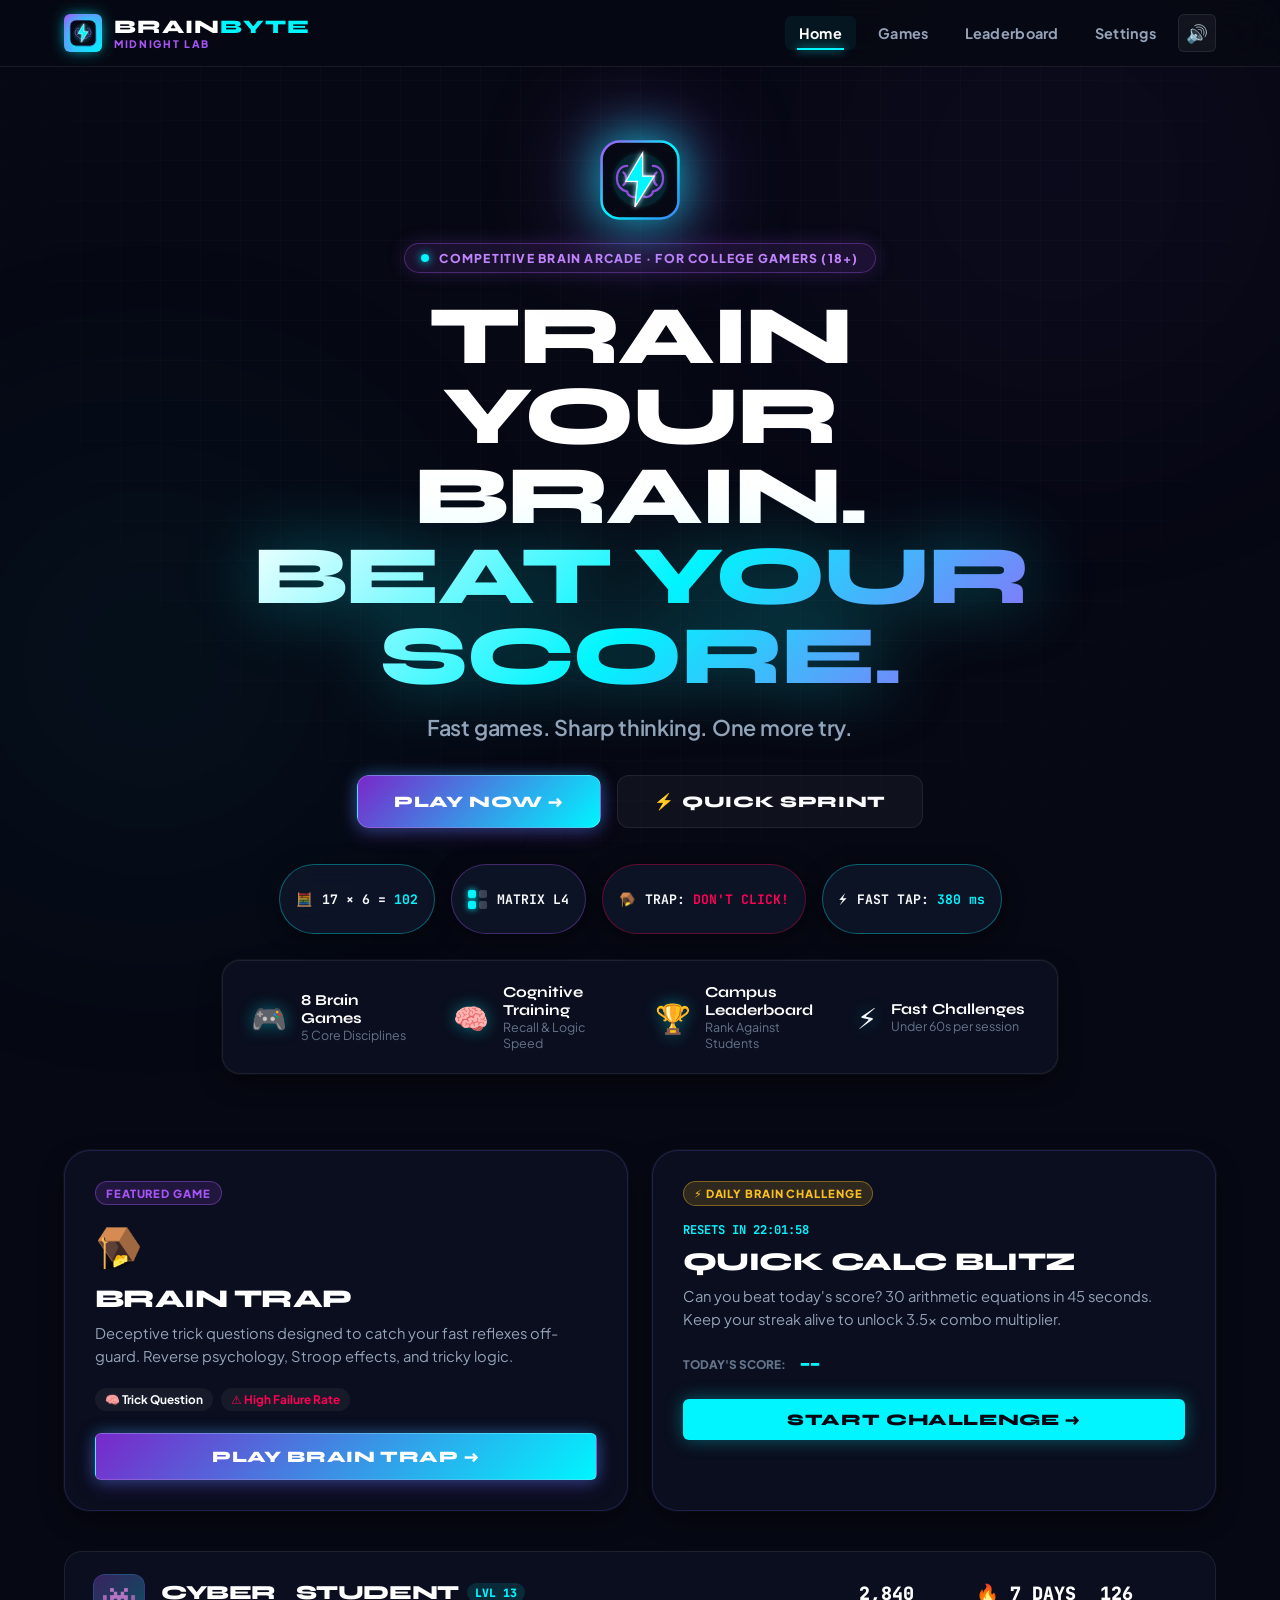
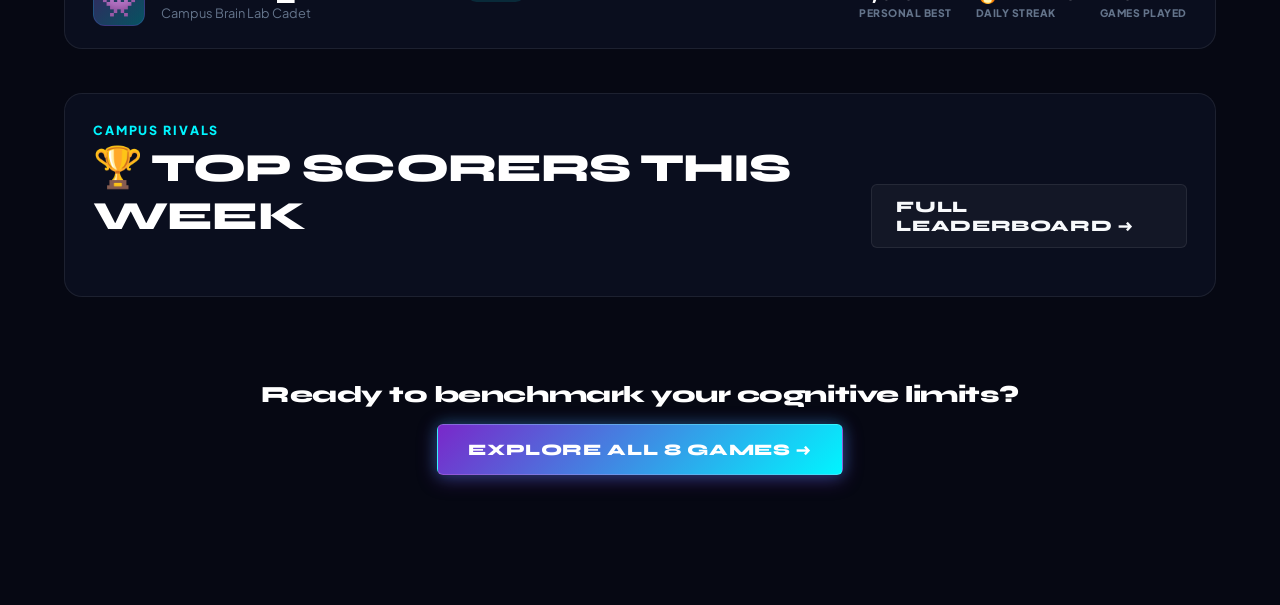
==== commit 19bf2b90: "Updated project files" ====
--- a/index.html
+++ b/index.html
@@ -5,6 +5,9 @@
 <meta name="viewport" content="width=device-width, initial-scale=1.0">
 <title>BRAINBYTE — Midnight Neon Brain Arcade</title>
 <meta name="description" content="A premium, immersive brain-gaming platform for college students (18+). Fast games, sharp thinking, high-stakes campus leaderboards, and funny feedback.">
+<link rel="icon" type="image/svg+xml" href="favicon.svg">
+<link rel="alternate icon" href="favicon.svg">
+<link rel="apple-touch-icon" href="favicon.svg">
 <link rel="preconnect" href="https://fonts.googleapis.com">
 <link rel="preconnect" href="https://fonts.gstatic.com" crossorigin>
 <link href="https://fonts.googleapis.com/css2?family=JetBrains+Mono:wght@500;700;800&family=Plus+Jakarta+Sans:wght@400;500;600;700;800&family=Syne:wght@700;800;900&display=swap" rel="stylesheet">
@@ -24,7 +27,7 @@
   <div class="topnav-inner">
     <a href="#/home" class="brand router-link" data-route="/home" aria-label="BRAINBYTE Home">
       <div class="brand-logo-mark">
-        <span class="logo-core">⚡</span>
+        <img src="favicon.svg" alt="BRAINBYTE Logo" class="brand-logo-img">
       </div>
       <div class="brand-text-group">
         <span class="brand-name">BRAIN<span class="neon-cyan">BYTE</span></span>
@@ -36,7 +39,6 @@
       <a href="#/home" class="nav-link router-link active" data-route="/home">Home</a>
       <a href="#/games" class="nav-link router-link" data-route="/games">Games</a>
       <a href="#/leaderboard" class="nav-link router-link" data-route="/leaderboard">Leaderboard</a>
-      <a href="#/profile" class="nav-link router-link" data-route="/profile">Profile</a>
       <a href="#/settings" class="nav-link router-link" data-route="/settings">Settings</a>
       <button class="nav-icon-btn sound-toggle-btn" id="nav-sound-btn" title="Toggle Sound (M)" aria-label="Toggle Sound">
         <span class="sound-wave-icon">🔊</span>
@@ -63,6 +65,10 @@
     
     <!-- Hero Section -->
     <div class="hero-section">
+      <div class="hero-logo-emblem" aria-hidden="true">
+        <img src="favicon.svg" alt="BRAINBYTE Neon Logo" class="hero-logo-img">
+      </div>
+
       <div class="hero-badge">
         <span class="pulsing-dot"></span>
         <span class="badge-text">COMPETITIVE BRAIN ARCADE · FOR COLLEGE GAMERS (18+)</span>
@@ -194,31 +200,29 @@
           <div class="mini-avatar">👾</div>
           <div>
             <div class="mini-handle-row">
-              <h3 class="mini-handle" id="home-player-handle">CYBER_STUDENT</h3>
-              <span class="mini-lvl-badge" id="home-player-lvl">LVL 12</span>
+              <h3 class="mini-handle" id="home-player-handle">PLAYER_1</h3>
+              <span class="mini-lvl-badge" id="home-player-lvl">LVL 1</span>
             </div>
             <p class="mini-subtitle">Campus Brain Lab Cadet</p>
           </div>
         </div>
         <div class="hud-mini-stats">
           <div class="mini-stat-item">
-            <span class="ms-val neon-gold" id="home-best-score">2,840</span>
+            <span class="ms-val neon-gold" id="home-best-score">--</span>
             <span class="ms-lbl">PERSONAL BEST</span>
           </div>
           <div class="mini-stat-item">
-            <span class="ms-val" id="home-streak">🔥 7 DAYS</span>
+            <span class="ms-val" id="home-streak">🔥 0 DAYS</span>
             <span class="ms-lbl">DAILY STREAK</span>
           </div>
           <div class="mini-stat-item">
-            <span class="ms-val" id="home-games-played">126</span>
+            <span class="ms-val" id="home-games-played">0</span>
             <span class="ms-lbl">GAMES PLAYED</span>
           </div>
         </div>
-        <a href="#/profile" class="btn btn-neon-ghost router-link" data-route="/profile">
-          VIEW PROFILE →
-        </a>
-      </div>
-    </div>
+      </div>
+    </div>
+
 
     <!-- Campus Leaderboard Preview Strip -->
     <div class="home-leaderboard-preview">
@@ -288,7 +292,7 @@
           <div class="card-footer-stats">
             <div class="card-score-box">
               <span class="cs-label">BEST SCORE</span>
-              <span class="cs-val" data-best-for="matrix">1,240</span>
+              <span class="cs-val" data-best-for="matrix">--</span>
             </div>
             <a href="#/games/memory-matrix" class="btn btn-card-play router-link" data-route="/games/memory-matrix">
               PLAY NOW →
@@ -315,7 +319,7 @@
           <div class="card-footer-stats">
             <div class="card-score-box">
               <span class="cs-label">BEST SCORE</span>
-              <span class="cs-val" data-best-for="calc">1,890</span>
+              <span class="cs-val" data-best-for="calc">--</span>
             </div>
             <a href="#/games/quick-calc" class="btn btn-card-play router-link" data-route="/games/quick-calc">
               PLAY NOW →
@@ -342,7 +346,7 @@
           <div class="card-footer-stats">
             <div class="card-score-box">
               <span class="cs-label">BEST SCORE</span>
-              <span class="cs-val" data-best-for="rush">980</span>
+              <span class="cs-val" data-best-for="rush">--</span>
             </div>
             <a href="#/games/number-rush" class="btn btn-card-play router-link" data-route="/games/number-rush">
               PLAY NOW →
@@ -369,7 +373,7 @@
           <div class="card-footer-stats">
             <div class="card-score-box">
               <span class="cs-label">BEST SCORE</span>
-              <span class="cs-val" data-best-for="sequence">1,120</span>
+              <span class="cs-val" data-best-for="sequence">--</span>
             </div>
             <a href="#/games/number-sequence" class="btn btn-card-play router-link" data-route="/games/number-sequence">
               PLAY NOW →
@@ -396,7 +400,7 @@
           <div class="card-footer-stats">
             <div class="card-score-box">
               <span class="cs-label">BEST SCORE</span>
-              <span class="cs-val" data-best-for="logic">850</span>
+              <span class="cs-val" data-best-for="logic">--</span>
             </div>
             <a href="#/games/logic-grid" class="btn btn-card-play router-link" data-route="/games/logic-grid">
               PLAY NOW →
@@ -423,7 +427,7 @@
           <div class="card-footer-stats">
             <div class="card-score-box">
               <span class="cs-label">BEST SCORE</span>
-              <span class="cs-val" data-best-for="breaker">1,410</span>
+              <span class="cs-val" data-best-for="breaker">--</span>
             </div>
             <a href="#/games/pattern-breaker" class="btn btn-card-play router-link" data-route="/games/pattern-breaker">
               PLAY NOW →
@@ -450,7 +454,7 @@
           <div class="card-footer-stats">
             <div class="card-score-box">
               <span class="cs-label">BEST SCORE</span>
-              <span class="cs-val" data-best-for="fasttap">1,650</span>
+              <span class="cs-val" data-best-for="fasttap">--</span>
             </div>
             <a href="#/games/fast-tap" class="btn btn-card-play router-link" data-route="/games/fast-tap">
               PLAY NOW →
@@ -477,7 +481,7 @@
           <div class="card-footer-stats">
             <div class="card-score-box">
               <span class="cs-label">BEST SCORE</span>
-              <span class="cs-val" data-best-for="braintrap">1,380</span>
+              <span class="cs-val" data-best-for="braintrap">--</span>
             </div>
             <a href="#/games/brain-trap" class="btn btn-card-play router-link" data-route="/games/brain-trap">
               PLAY NOW →
@@ -635,85 +639,6 @@
     </div>
   </section>
 
-  <!-- ============================================================
-       PAGE 5: GAMING PROFILE HUD (Route: /profile)
-       Player HUD, Level/XP, Game History, and Achievements.
-  ============================================================ -->
-  <section class="page" id="page-profile" data-route="/profile">
-    <div class="profile-page-header">
-      <span class="section-eyebrow">PASSPORT & CREDENTIALS</span>
-      <h1 class="page-title">PLAYER PROFILE</h1>
-      <p class="page-subtitle">Track your cognitive mastery, unlocked achievement badges, and session logs.</p>
-    </div>
-
-    <!-- Main Profile Card -->
-    <div class="profile-hero-card">
-      <div class="ph-avatar-wrap">
-        <span class="ph-avatar-icon">👾</span>
-        <span class="ph-status-indicator"></span>
-      </div>
-      <div class="ph-info">
-        <div class="ph-handle-row">
-          <h2 class="ph-handle" id="profile-handle">CYBER_STUDENT</h2>
-          <span class="ph-rank-tag" id="profile-rank-tag">CAMPUS ELITE</span>
-          <button class="btn btn-sm btn-edit-handle" id="edit-handle-btn" title="Edit Callsign">✎ Edit</button>
-        </div>
-        <p class="ph-meta">Brain Training Cadet · Division I</p>
-        <div class="ph-progress-row">
-          <span class="ph-lvl-num" id="profile-lvl-num">LVL 12</span>
-          <div class="ph-xp-bar-track">
-            <div class="ph-xp-bar-fill" id="profile-xp-fill" style="width: 78%;"></div>
-          </div>
-          <span class="ph-xp-caption" id="profile-xp-caption">4,820 / 5,000 XP</span>
-        </div>
-      </div>
-    </div>
-
-    <!-- Profile Metric Tiles -->
-    <div class="profile-stats-grid">
-      <div class="p-tile">
-        <span class="p-val neon-gold" id="prof-best-score">2,840</span>
-        <span class="p-lbl">PERSONAL BEST</span>
-      </div>
-      <div class="p-tile">
-        <span class="p-val" id="prof-streak">🔥 7 DAYS</span>
-        <span class="p-lbl">CURRENT STREAK</span>
-      </div>
-      <div class="p-tile">
-        <span class="p-val" id="prof-total-games">126</span>
-        <span class="p-lbl">GAMES PLAYED</span>
-      </div>
-      <div class="p-tile">
-        <span class="p-val neon-cyan" id="prof-accuracy">92%</span>
-        <span class="p-lbl">LIFETIME ACCURACY</span>
-      </div>
-    </div>
-
-    <!-- Achievements Section -->
-    <div class="profile-section-block">
-      <h3 class="profile-section-title">🏆 ACHIEVEMENTS</h3>
-      <div class="achievements-grid" id="achievements-container">
-        <!-- Rendered dynamically by script.js -->
-      </div>
-    </div>
-
-    <!-- Game History Section -->
-    <div class="profile-section-block">
-      <h3 class="profile-section-title">📜 GAME HISTORY (RECENT SESSIONS)</h3>
-      <div class="history-table-card">
-        <div class="history-head-row">
-          <span>GAME</span>
-          <span>SCORE</span>
-          <span>ACCURACY</span>
-          <span>DATE & TIME</span>
-        </div>
-        <div class="history-rows-wrap" id="history-rows-container">
-          <!-- Rendered dynamically by script.js -->
-        </div>
-      </div>
-    </div>
-
-  </section>
 
   <!-- ============================================================
        PAGE 6: SETTINGS PAGE (Route: /settings)
@@ -787,10 +712,6 @@
     <span class="mob-icon">🏆</span>
     <span class="mob-label">Ranks</span>
   </a>
-  <a href="#/profile" class="mobile-nav-item router-link" data-route="/profile">
-    <span class="mob-icon">👤</span>
-    <span class="mob-label">Profile</span>
-  </a>
   <a href="#/settings" class="mobile-nav-item router-link" data-route="/settings">
     <span class="mob-icon">⚙</span>
     <span class="mob-label">Settings</span>
--- a/style.css
+++ b/style.css
@@ -211,6 +211,15 @@
   justify-content: center;
   font-size: 1.25rem;
   box-shadow: 0 0 15px rgba(0, 245, 255, 0.4);
+  padding: 5px;
+}
+
+.brand-logo-img {
+  width: 100%;
+  height: 100%;
+  object-fit: contain;
+  display: block;
+  filter: drop-shadow(0 0 6px var(--neon-cyan));
 }
 
 .brand-text-group {
@@ -495,6 +504,25 @@
   max-width: 860px;
   margin: 0 auto;
   position: relative;
+}
+
+.hero-logo-emblem {
+  display: flex;
+  justify-content: center;
+  margin-bottom: 22px;
+}
+
+.hero-logo-img {
+  width: 82px;
+  height: 82px;
+  filter: drop-shadow(0 0 25px rgba(0, 245, 255, 0.75)) drop-shadow(0 0 45px rgba(168, 85, 247, 0.5));
+  animation: logoFloatPulse 3.5s ease-in-out infinite alternate;
+  user-select: none;
+}
+
+@keyframes logoFloatPulse {
+  0% { transform: translateY(0px) scale(0.97); filter: drop-shadow(0 0 20px rgba(0, 245, 255, 0.5)); }
+  100% { transform: translateY(-8px) scale(1.04); filter: drop-shadow(0 0 35px rgba(0, 245, 255, 0.85)) drop-shadow(0 0 55px rgba(168, 85, 247, 0.65)); }
 }
 
 .hero-badge {
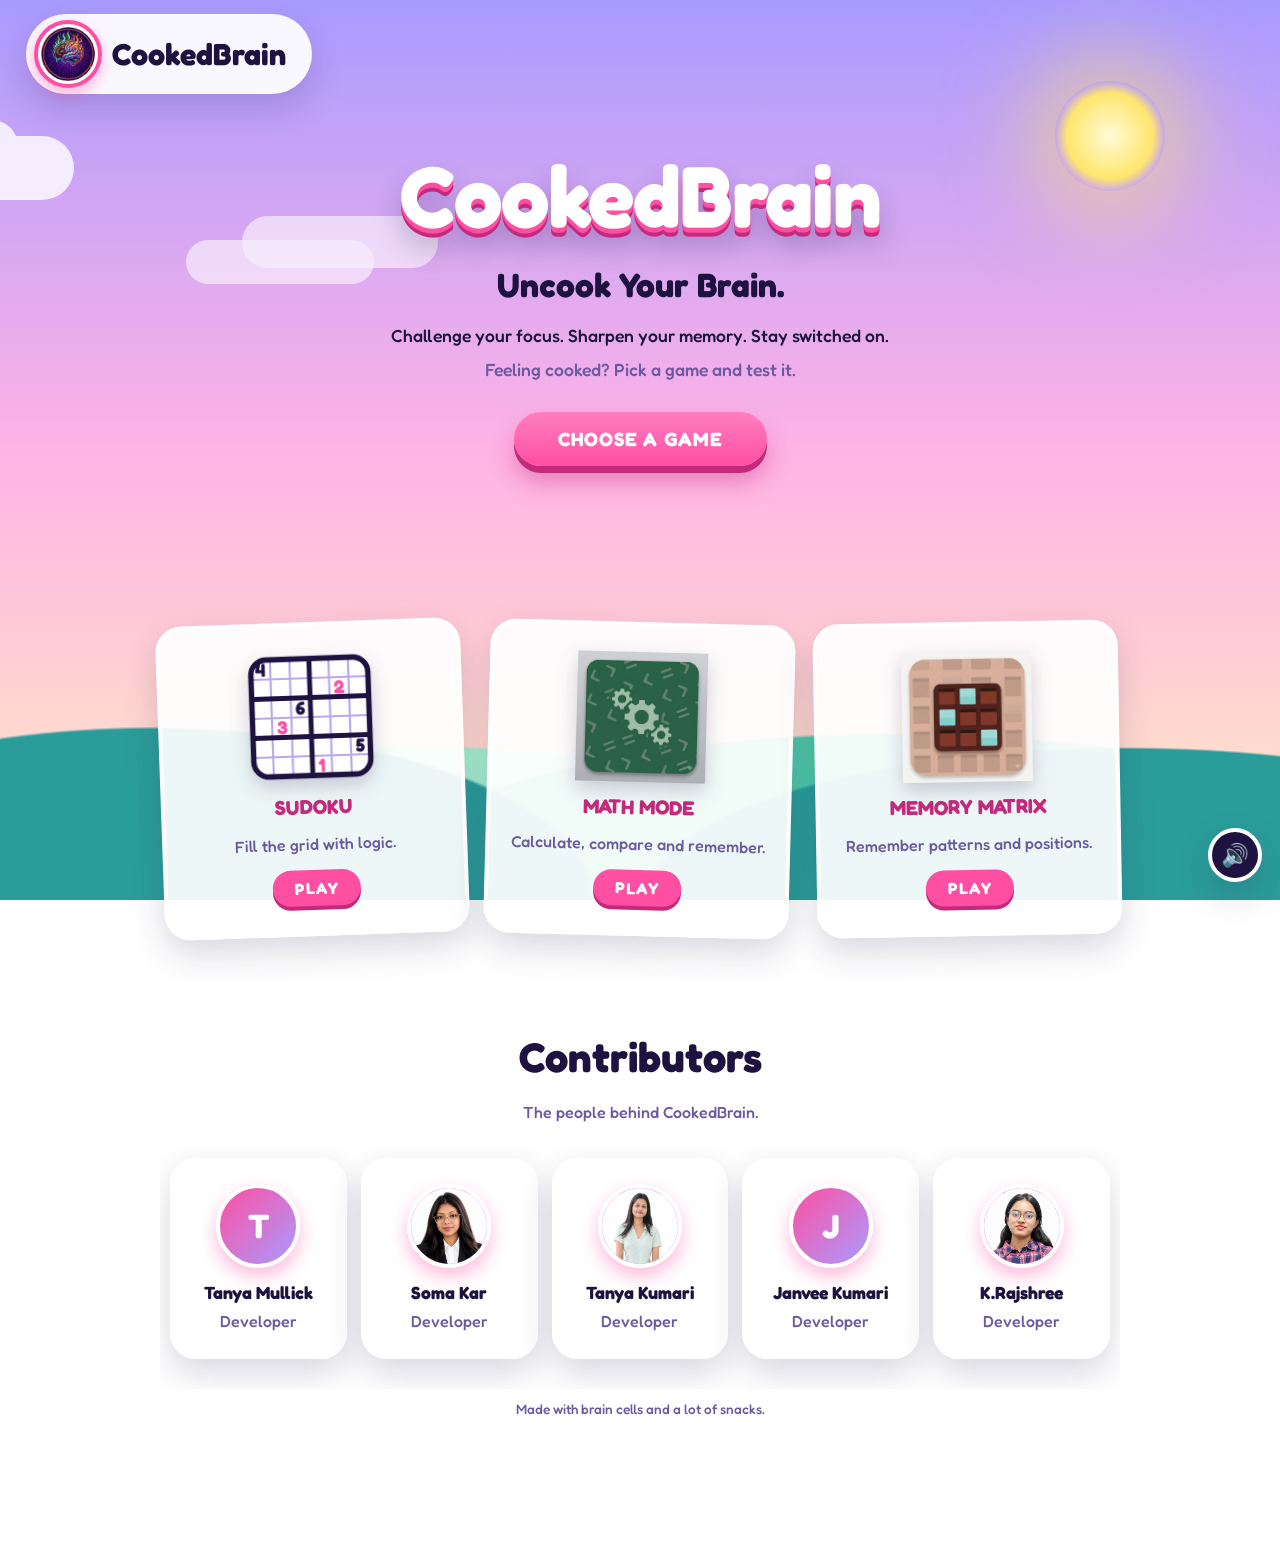
==== commit 7f572875: "made a final change" ====
--- a/index.html
+++ b/index.html
@@ -1,723 +1,149 @@
 <!DOCTYPE html>
 <html lang="en">
 <head>
-<meta charset="UTF-8">
-<meta name="viewport" content="width=device-width, initial-scale=1.0">
-<title>BRAINBYTE — Midnight Neon Brain Arcade</title>
-<meta name="description" content="A premium, immersive brain-gaming platform for college students (18+). Fast games, sharp thinking, high-stakes campus leaderboards, and funny feedback.">
-<link rel="icon" type="image/svg+xml" href="favicon.svg">
-<link rel="alternate icon" href="favicon.svg">
-<link rel="apple-touch-icon" href="favicon.svg">
-<link rel="preconnect" href="https://fonts.googleapis.com">
-<link rel="preconnect" href="https://fonts.gstatic.com" crossorigin>
-<link href="https://fonts.googleapis.com/css2?family=JetBrains+Mono:wght@500;700;800&family=Plus+Jakarta+Sans:wght@400;500;600;700;800&family=Syne:wght@700;800;900&display=swap" rel="stylesheet">
-<link rel="stylesheet" href="style.css">
+  <meta charset="UTF-8">
+  <meta name="viewport" content="width=device-width, initial-scale=1.0">
+  <title>CookedBrain - Uncook Your Brain</title>
+  <link rel="stylesheet" href="style.css">
 </head>
-<body class="arcade-theme">
+<body>
+  <div class="hills"></div>
 
-<!-- Ambient Cyber Neon Background Glows -->
-<div class="ambient-glow glow-1" aria-hidden="true"></div>
-<div class="ambient-glow glow-2" aria-hidden="true"></div>
-<div class="cyber-grid-overlay" aria-hidden="true"></div>
+  <header>
+    <div class="brand" id="brand">
+      <img src="cooked.png" alt="CookedBrain logo">
+      <span>CookedBrain</span>
+    </div>
+    <div id="playerLabel"></div>
+  </header>
 
-<!-- ============================================================
-     DESKTOP TOP NAVIGATION
-============================================================ -->
-<header class="topnav" role="banner">
-  <div class="topnav-inner">
-    <a href="#/home" class="brand router-link" data-route="/home" aria-label="BRAINBYTE Home">
-      <div class="brand-logo-mark">
-        <img src="favicon.svg" alt="BRAINBYTE Logo" class="brand-logo-img">
-      </div>
-      <div class="brand-text-group">
-        <span class="brand-name">BRAIN<span class="neon-cyan">BYTE</span></span>
-        <span class="brand-sub">MIDNIGHT LAB</span>
-      </div>
-    </a>
-
-    <nav class="nav-links" aria-label="Main Navigation">
-      <a href="#/home" class="nav-link router-link active" data-route="/home">Home</a>
-      <a href="#/games" class="nav-link router-link" data-route="/games">Games</a>
-      <a href="#/leaderboard" class="nav-link router-link" data-route="/leaderboard">Leaderboard</a>
-      <a href="#/settings" class="nav-link router-link" data-route="/settings">Settings</a>
-      <button class="nav-icon-btn sound-toggle-btn" id="nav-sound-btn" title="Toggle Sound (M)" aria-label="Toggle Sound">
-        <span class="sound-wave-icon">🔊</span>
-      </button>
-    </nav>
-  </div>
-</header>
-
-<!-- Floating Funny Feedback Toast -->
-<div class="funny-toast-container" id="funny-toast-container" aria-live="polite">
-  <div class="funny-toast hidden" id="funny-toast">
-    <span class="toast-emoji" id="toast-emoji">🧠</span>
-    <span class="toast-text" id="toast-text">BIG BRAIN!</span>
-  </div>
-</div>
-
-<main id="app" role="main">
-
-  <!-- ============================================================
-       PAGE 1: HOME PAGE (Route: / or /home)
-       Introduces the platform, featured game, daily challenge & stats.
-  ============================================================ -->
-  <section class="page active" id="page-home" data-route="/home">
-    
-    <!-- Hero Section -->
-    <div class="hero-section">
-      <div class="hero-logo-emblem" aria-hidden="true">
-        <img src="favicon.svg" alt="BRAINBYTE Neon Logo" class="hero-logo-img">
+  <main>
+    <!-- Landing page -->
+    <section id="home" class="screen active">
+      <div class="hero">
+        <h1>CookedBrain</h1>
+        <h2>Uncook Your Brain.</h2>
+        <p>Challenge your focus. Sharpen your memory. Stay switched on.</p>
+        <p class="muted">Feeling cooked? Pick a game and test it.</p>
+        <button class="cta" id="startBtn">CHOOSE A GAME</button>
       </div>
 
-      <div class="hero-badge">
-        <span class="pulsing-dot"></span>
-        <span class="badge-text">COMPETITIVE BRAIN ARCADE · FOR COLLEGE GAMERS (18+)</span>
+      <!-- Each card starts its own separate game -->
+      <div class="cards" id="games">
+        <button class="mini" data-game="0">
+          <h3>
+            <svg class="game-icon" viewBox="0 0 120 120" aria-hidden="true">
+              <rect x="6" y="6" width="108" height="108" rx="14" fill="#fff"/>
+              <path d="M24 6v108M42 6v108M78 6v108M96 6v108M6 24h108M6 60h108M6 96h108" stroke="#b9a9e8" stroke-width="2"/>
+              <path d="M60 6v108M6 42h108M6 78h108" stroke="#1d1240" stroke-width="4.5"/>
+              <rect x="6" y="6" width="108" height="108" rx="14" fill="none" stroke="#1d1240" stroke-width="5"/>
+              <g font-family="Fredoka, sans-serif" font-weight="700" font-size="17" text-anchor="middle">
+                <text x="15" y="21" fill="#1d1240">4</text>
+                <text x="87" y="39" fill="#ff4fa3">2</text>
+                <text x="51" y="57" fill="#1d1240">6</text>
+                <text x="33" y="75" fill="#ff4fa3">3</text>
+                <text x="105" y="93" fill="#1d1240">5</text>
+                <text x="69" y="111" fill="#ff4fa3">1</text>
+              </g>
+            </svg>
+            SUDOKU
+          </h3>
+          <p>Fill the grid with logic.</p>
+          <span class="play-tag">PLAY</span>
+        </button>
+        <button class="mini" data-game="1">
+          <h3><img src="math.png" alt="Math Mode"> MATH MODE</h3>
+          <p>Calculate, compare and remember.</p>
+          <span class="play-tag">PLAY</span>
+        </button>
+        <button class="mini" data-game="2">
+          <h3><img src="memory.png" alt="Memory Matrix"> MEMORY MATRIX</h3>
+          <p>Remember patterns and positions.</p>
+          <span class="play-tag">PLAY</span>
+        </button>
       </div>
 
-      <h1 class="hero-headline">
-        TRAIN YOUR BRAIN.<br>
-        <span class="headline-gradient">BEAT YOUR SCORE.</span>
-      </h1>
+      <!-- Contributors: revealed as you scroll down -->
+      <section class="contributors" id="contributors">
+        <h2 class="reveal">Contributors</h2>
+        <p class="muted reveal">The people behind CookedBrain.</p>
+        <div class="contrib-grid">
+          <div class="contrib reveal"><div class="avatar"><span>T</span><img src="images/tanya.jpeg" alt="Tanya" onerror="this.remove()"></div><h3>Tanya Mullick</h3><p>Developer</p></div>
+          <div class="contrib reveal"><div class="avatar"><span>S</span><img src="images/soma.png" alt="Contributor name" onerror="this.remove()"></div><h3>Soma Kar</h3><p>Developer</p></div>
+          <div class="contrib reveal"><div class="avatar"><span>TK</span><img src="images/TanyaK.png" alt="Contributor name" onerror="this.remove()"></div><h3>Tanya Kumari</h3><p>Developer</p></div>
+          <div class="contrib reveal"><div class="avatar"><span>J</span><img src="images/janvee.jpeg" alt="Contributor name" onerror="this.remove()"></div><h3>Janvee Kumari</h3><p>Developer</p></div>
+          <div class="contrib reveal"><div class="avatar"><span>R</span><img src="images/Rajshree.png" alt="Contributor name" onerror="this.remove()"></div><h3>K.Rajshree</h3><p>Developer</p></div>
+        </div>
+        <p class="hint reveal">Made with brain cells and a lot of snacks.</p>
+      </section>
+    </section>
 
-      <p class="hero-subheading">
-        Fast games. Sharp thinking. One more try.
-      </p>
+    <!-- Name entry (asked once, then every game uses it) -->
+    <section id="name" class="screen panel">
+      <h2>Welcome to CookedBrain!</h2>
+      <p>What's your name?</p>
+      <input id="nameInput" type="text" maxlength="50" placeholder="Enter your name">
+      <p class="error" id="nameError"></p>
+      <button class="cta" id="nameBtn">CONTINUE</button>
+    </section>
 
-      <div class="hero-cta-group">
-        <a href="#/games" class="btn btn-neon-primary btn-hero router-link" data-route="/games">
-          <span class="btn-text">PLAY NOW →</span>
-        </a>
-        <a href="#/games/fast-tap" class="btn btn-neon-ghost btn-hero router-link" data-route="/games/fast-tap">
-          <span class="bolt-icon">⚡</span> Quick Sprint
-        </a>
+    <!-- Tutorial (reused for every game) -->
+    <section id="intro" class="screen panel">
+      <div class="big-icon" id="introIcon"></div>
+      <h2 id="introTitle"></h2>
+      <p class="muted" id="introSub"></p>
+      <p id="introLine"></p>
+      <div class="demo" id="introDemo"></div>
+      <button class="cta" id="introBtn">START CHALLENGE</button>
+    </section>
+
+    <!-- Game: Sudoku (one level) -->
+    <section id="sudoku" class="screen panel">
+      <div class="stats"><b>SUDOKU</b><span>Time: <span id="sudTime">0:00</span></span><span>Mistakes: <span id="sudMistakes">0</span></span></div>
+      <p class="rule" id="sudStatus">Pick a cell, then pick a number</p>
+      <div id="sudGrid"></div>
+      <div class="feedback" id="sudFb"></div>
+      <div class="numpad" id="numpad">
+        <button data-n="1">1</button><button data-n="2">2</button><button data-n="3">3</button>
+        <button data-n="4">4</button><button data-n="5">5</button><button data-n="6">6</button>
       </div>
+      <div class="tools">
+        <button class="ghost" id="eraseBtn">⌫ Erase</button>
+        <button class="ghost" id="hintBtn">💡 Hint</button>
+      </div>
+      <p class="hint">Keys: 1-6 to fill · Backspace to erase · Arrow keys to move</p>
+    </section>
 
-      <!-- Floating Arcade Elements -->
-      <div class="hero-floating-elements" aria-hidden="true">
-        <div class="floating-badge badge-math">
-          <span class="badge-icon">🧮</span>
-          <span class="badge-math-eq">17 × 6 = <span class="neon-cyan">102</span></span>
-        </div>
-        <div class="floating-badge badge-matrix">
-          <div class="mini-matrix-grid">
-            <span class="mini-tile active"></span>
-            <span class="mini-tile"></span>
-            <span class="mini-tile active"></span>
-            <span class="mini-tile"></span>
-          </div>
-          <span>MATRIX L4</span>
-        </div>
-        <div class="floating-badge badge-trap">
-          <span class="badge-icon">🪤</span>
-          <span>TRAP: <strong class="neon-pink">DON'T CLICK!</strong></span>
-        </div>
-        <div class="floating-badge badge-tap">
-          <span class="badge-icon">⚡</span>
-          <span>FAST TAP: <strong class="neon-cyan">380 ms</strong></span>
-        </div>
+    <!-- Game: Math Mode -->
+    <section id="math" class="screen panel">
+      <div class="stats"><b>MATH MODE</b><span>Round <span id="mathRound"></span></span><span>Score: <span id="mathScore"></span></span></div>
+      <p class="rule" id="mathPrompt"></p>
+      <div class="bignum" id="mathBig"></div>
+      <div class="options" id="mathOptions"></div>
+      <div class="feedback" id="mathFb"></div>
+    </section>
+
+    <!-- Game: Memory Matrix -->
+    <section id="memory" class="screen panel">
+      <div class="stats"><b>MEMORY MATRIX</b><span>Level: <span id="memRound"></span></span><span>Score: <span id="memScore"></span></span></div>
+      <p class="rule" id="memStatus"></p>
+      <div id="grid"></div>
+      <div class="feedback" id="memFb"></div>
+    </section>
+
+    <!-- Results (for the game you just played) -->
+    <section id="results" class="screen">
+      <h2 id="resultsTitle"></h2>
+      <p id="resultsMsg"></p>
+      <div class="cards" id="resultCards"></div>
+      <div class="btn-row">
+        <button class="cta" id="playAgainBtn">PLAY AGAIN</button>
+        <button class="ghost" id="homeBtn">MORE GAMES</button>
       </div>
+      <p class="hint">Scores are just game stats, not an IQ or health measure.</p>
+    </section>
+  </main>
 
-      <!-- Quick Platform Stats -->
-      <div class="hero-stats-strip">
-        <div class="stat-strip-item">
-          <span class="stat-strip-icon">🎮</span>
-          <div class="stat-strip-text">
-            <strong>8 Brain Games</strong>
-            <span>5 Core Disciplines</span>
-          </div>
-        </div>
-        <div class="stat-strip-item">
-          <span class="stat-strip-icon">🧠</span>
-          <div class="stat-strip-text">
-            <strong>Cognitive Training</strong>
-            <span>Recall & Logic Speed</span>
-          </div>
-        </div>
-        <div class="stat-strip-item">
-          <span class="stat-strip-icon">🏆</span>
-          <div class="stat-strip-text">
-            <strong>Campus Leaderboard</strong>
-            <span>Rank Against Students</span>
-          </div>
-        </div>
-        <div class="stat-strip-item">
-          <span class="stat-strip-icon">⚡</span>
-          <div class="stat-strip-text">
-            <strong>Fast Challenges</strong>
-            <span>Under 60s per session</span>
-          </div>
-        </div>
-      </div>
-    </div>
-
-    <!-- Home Split Section: Featured Game & Daily Brain Challenge -->
-    <div class="home-showcase-grid">
-      
-      <!-- Featured Game Spotlight -->
-      <div class="showcase-card featured-spotlight">
-        <div class="showcase-badge">FEATURED GAME</div>
-        <div class="spotlight-content">
-          <div class="spotlight-icon">🪤</div>
-          <h3 class="spotlight-title">BRAIN TRAP</h3>
-          <p class="spotlight-desc">
-            Deceptive trick questions designed to catch your fast reflexes off-guard. Reverse psychology, Stroop effects, and tricky logic.
-          </p>
-          <div class="spotlight-meta">
-            <span class="meta-pill">🧠 Trick Question</span>
-            <span class="meta-pill neon-pink">⚠️ High Failure Rate</span>
-          </div>
-          <a href="#/games/brain-trap" class="btn btn-neon-primary router-link" data-route="/games/brain-trap">
-            PLAY BRAIN TRAP →
-          </a>
-        </div>
-      </div>
-
-      <!-- Daily Brain Challenge -->
-      <div class="showcase-card daily-spotlight">
-        <div class="showcase-badge neon-gold-badge">⚡ DAILY BRAIN CHALLENGE</div>
-        <div class="spotlight-content">
-          <span class="daily-timer-tag" id="home-daily-timer">RESETS IN 05:42:19</span>
-          <h3 class="spotlight-title">QUICK CALC BLITZ</h3>
-          <p class="spotlight-desc">
-            Can you beat today's score? 30 arithmetic equations in 45 seconds. Keep your streak alive to unlock 3.5× combo multiplier.
-          </p>
-          <div class="daily-score-status">
-            <span class="status-lbl">TODAY'S SCORE:</span>
-            <span class="status-val neon-cyan" id="home-daily-score">--</span>
-          </div>
-          <a href="#/games/quick-calc" class="btn btn-neon-cyan router-link" data-route="/games/quick-calc">
-            START CHALLENGE →
-          </a>
-        </div>
-      </div>
-
-    </div>
-
-    <!-- Mini Player Stats Preview HUD -->
-    <div class="home-profile-preview">
-      <div class="preview-hud-inner">
-        <div class="hud-mini-left">
-          <div class="mini-avatar">👾</div>
-          <div>
-            <div class="mini-handle-row">
-              <h3 class="mini-handle" id="home-player-handle">PLAYER_1</h3>
-              <span class="mini-lvl-badge" id="home-player-lvl">LVL 1</span>
-            </div>
-            <p class="mini-subtitle">Campus Brain Lab Cadet</p>
-          </div>
-        </div>
-        <div class="hud-mini-stats">
-          <div class="mini-stat-item">
-            <span class="ms-val neon-gold" id="home-best-score">--</span>
-            <span class="ms-lbl">PERSONAL BEST</span>
-          </div>
-          <div class="mini-stat-item">
-            <span class="ms-val" id="home-streak">🔥 0 DAYS</span>
-            <span class="ms-lbl">DAILY STREAK</span>
-          </div>
-          <div class="mini-stat-item">
-            <span class="ms-val" id="home-games-played">0</span>
-            <span class="ms-lbl">GAMES PLAYED</span>
-          </div>
-        </div>
-      </div>
-    </div>
-
-
-    <!-- Campus Leaderboard Preview Strip -->
-    <div class="home-leaderboard-preview">
-      <div class="hlb-header">
-        <div>
-          <span class="section-eyebrow">CAMPUS RIVALS</span>
-          <h2 class="section-heading">🏆 TOP SCORERS THIS WEEK</h2>
-        </div>
-        <a href="#/leaderboard" class="btn btn-neon-ghost router-link" data-route="/leaderboard">
-          FULL LEADERBOARD →
-        </a>
-      </div>
-      <div class="hlb-preview-list" id="home-leaderboard-list">
-        <!-- Rendered dynamically by script.js -->
-      </div>
-    </div>
-
-    <!-- Bottom CTA to Games Page -->
-    <div class="home-bottom-cta">
-      <h3 class="b-cta-title">Ready to benchmark your cognitive limits?</h3>
-      <a href="#/games" class="btn btn-neon-primary btn-large router-link" data-route="/games">
-        EXPLORE ALL 8 GAMES →
-      </a>
-    </div>
-
-  </section>
-
-  <!-- ============================================================
-       PAGE 2: GAMES ARCADE PAGE (Route: /games)
-       Dedicated collection of all 8 games with category filters.
-  ============================================================ -->
-  <section class="page" id="page-games" data-route="/games">
-    <div class="arcade-page-header">
-      <span class="section-eyebrow">ARCADIA VAULT</span>
-      <h1 class="page-title">GAME ARCADE</h1>
-      <p class="page-subtitle">Pick a challenge. Test your brain. Master 8 competitive disciplines.</p>
-
-      <!-- Category Filter Tabs -->
-      <div class="category-tabs" role="tablist" aria-label="Game categories">
-        <button class="cat-tab active" data-category="all" role="tab" aria-selected="true">ALL (8)</button>
-        <button class="cat-tab" data-category="memory" role="tab" aria-selected="false">🧠 MEMORY</button>
-        <button class="cat-tab" data-category="calc" role="tab" aria-selected="false">🧮 CALCULATION</button>
-        <button class="cat-tab" data-category="logic" role="tab" aria-selected="false">🧩 LOGIC</button>
-        <button class="cat-tab" data-category="speed" role="tab" aria-selected="false">⚡ SPEED & ATTENTION</button>
-        <button class="cat-tab" data-category="trick" role="tab" aria-selected="false">🪤 TRICK & FOCUS</button>
-      </div>
-    </div>
-
-    <!-- 8 Modern Gaming Cards -->
-    <div class="game-grid" id="arcade-game-grid">
-
-      <!-- GAME 1: MEMORY MATRIX -->
-      <article class="arcade-card" data-game-slug="memory-matrix" data-category="memory">
-        <div class="card-accent-border"></div>
-        <div class="card-inner">
-          <div class="card-top-row">
-            <span class="game-type-pill cat-memory">MEMORY</span>
-            <span class="game-diff-tag">● 3×3 TO 6×6</span>
-          </div>
-          <div class="card-glyph-box glyph-purple">
-            <span class="card-glyph">🧠</span>
-          </div>
-          <h2 class="card-title">MEMORY MATRIX</h2>
-          <p class="card-description">
-            Remember highlighted neon tiles across expanding grids. Preserve 3 lives and chain combos without misclicking.
-          </p>
-          <div class="card-footer-stats">
-            <div class="card-score-box">
-              <span class="cs-label">BEST SCORE</span>
-              <span class="cs-val" data-best-for="matrix">--</span>
-            </div>
-            <a href="#/games/memory-matrix" class="btn btn-card-play router-link" data-route="/games/memory-matrix">
-              PLAY NOW →
-            </a>
-          </div>
-        </div>
-      </article>
-
-      <!-- GAME 2: QUICK CALC -->
-      <article class="arcade-card" data-game-slug="quick-calc" data-category="calc">
-        <div class="card-accent-border"></div>
-        <div class="card-inner">
-          <div class="card-top-row">
-            <span class="game-type-pill cat-calc">CALCULATION</span>
-            <span class="game-diff-tag">⚡ 60s BLITZ</span>
-          </div>
-          <div class="card-glyph-box glyph-cyan">
-            <span class="card-glyph">🧮</span>
-          </div>
-          <h2 class="card-title">QUICK CALC</h2>
-          <p class="card-description">
-            High-speed mental math under 60-second timer pressure. Rapid addition, subtraction, multiplication, and division.
-          </p>
-          <div class="card-footer-stats">
-            <div class="card-score-box">
-              <span class="cs-label">BEST SCORE</span>
-              <span class="cs-val" data-best-for="calc">--</span>
-            </div>
-            <a href="#/games/quick-calc" class="btn btn-card-play router-link" data-route="/games/quick-calc">
-              PLAY NOW →
-            </a>
-          </div>
-        </div>
-      </article>
-
-      <!-- GAME 3: NUMBER RUSH -->
-      <article class="arcade-card" data-game-slug="number-rush" data-category="speed">
-        <div class="card-accent-border"></div>
-        <div class="card-inner">
-          <div class="card-top-row">
-            <span class="game-type-pill cat-speed">SPEED & RECALL</span>
-            <span class="game-diff-tag">● RAPID STREAM</span>
-          </div>
-          <div class="card-glyph-box glyph-blue">
-            <span class="card-glyph">🔢</span>
-          </div>
-          <h2 class="card-title">NUMBER RUSH</h2>
-          <p class="card-description">
-            Numbers stream across your screen at breakneck speeds. Recall the largest, second, or initial number on demand.
-          </p>
-          <div class="card-footer-stats">
-            <div class="card-score-box">
-              <span class="cs-label">BEST SCORE</span>
-              <span class="cs-val" data-best-for="rush">--</span>
-            </div>
-            <a href="#/games/number-rush" class="btn btn-card-play router-link" data-route="/games/number-rush">
-              PLAY NOW →
-            </a>
-          </div>
-        </div>
-      </article>
-
-      <!-- GAME 4: NUMBER SEQUENCE -->
-      <article class="arcade-card" data-game-slug="number-sequence" data-category="logic">
-        <div class="card-accent-border"></div>
-        <div class="card-inner">
-          <div class="card-top-row">
-            <span class="game-type-pill cat-logic">LOGIC</span>
-            <span class="game-diff-tag">● PATTERNS</span>
-          </div>
-          <div class="card-glyph-box glyph-gold">
-            <span class="card-glyph">📈</span>
-          </div>
-          <h2 class="card-title">NUMBER SEQUENCE</h2>
-          <p class="card-description">
-            Identify arithmetic, geometric, polynomial, and alternating number series. Deduce the missing term before time expires.
-          </p>
-          <div class="card-footer-stats">
-            <div class="card-score-box">
-              <span class="cs-label">BEST SCORE</span>
-              <span class="cs-val" data-best-for="sequence">--</span>
-            </div>
-            <a href="#/games/number-sequence" class="btn btn-card-play router-link" data-route="/games/number-sequence">
-              PLAY NOW →
-            </a>
-          </div>
-        </div>
-      </article>
-
-      <!-- GAME 5: LOGIC GRID -->
-      <article class="arcade-card" data-game-slug="logic-grid" data-category="logic">
-        <div class="card-accent-border"></div>
-        <div class="card-inner">
-          <div class="card-top-row">
-            <span class="game-type-pill cat-logic">LOGIC</span>
-            <span class="game-diff-tag">● DEDUCTION</span>
-          </div>
-          <div class="card-glyph-box glyph-purple">
-            <span class="card-glyph">🧩</span>
-          </div>
-          <h2 class="card-title">LOGIC GRID</h2>
-          <p class="card-description">
-            Short, razor-sharp deductive puzzles, syllogisms, and relational sorting. Eliminate false assumptions and decide fast.
-          </p>
-          <div class="card-footer-stats">
-            <div class="card-score-box">
-              <span class="cs-label">BEST SCORE</span>
-              <span class="cs-val" data-best-for="logic">--</span>
-            </div>
-            <a href="#/games/logic-grid" class="btn btn-card-play router-link" data-route="/games/logic-grid">
-              PLAY NOW →
-            </a>
-          </div>
-        </div>
-      </article>
-
-      <!-- GAME 6: PATTERN BREAKER -->
-      <article class="arcade-card" data-game-slug="pattern-breaker" data-category="speed">
-        <div class="card-accent-border"></div>
-        <div class="card-inner">
-          <div class="card-top-row">
-            <span class="game-type-pill cat-speed">ATTENTION</span>
-            <span class="game-diff-tag">● ODD ONE OUT</span>
-          </div>
-          <div class="card-glyph-box glyph-cyan">
-            <span class="card-glyph">🎯</span>
-          </div>
-          <h2 class="card-title">PATTERN BREAKER</h2>
-          <p class="card-description">
-            A dense field of geometric patterns hides one anomalous tile. Spot subtle variations in rotation, shade, and shape.
-          </p>
-          <div class="card-footer-stats">
-            <div class="card-score-box">
-              <span class="cs-label">BEST SCORE</span>
-              <span class="cs-val" data-best-for="breaker">--</span>
-            </div>
-            <a href="#/games/pattern-breaker" class="btn btn-card-play router-link" data-route="/games/pattern-breaker">
-              PLAY NOW →
-            </a>
-          </div>
-        </div>
-      </article>
-
-      <!-- GAME 7: FAST TAP (NEW) -->
-      <article class="arcade-card featured-game" data-game-slug="fast-tap" data-category="speed">
-        <div class="card-accent-border"></div>
-        <div class="card-inner">
-          <div class="card-top-row">
-            <span class="game-type-pill cat-speed">SPEED & ATTENTION</span>
-            <span class="game-diff-tag diff-hard">⚡ FRENZY</span>
-          </div>
-          <div class="card-glyph-box glyph-cyan">
-            <span class="card-glyph">⚡</span>
-          </div>
-          <h2 class="card-title">FAST TAP</h2>
-          <p class="card-description">
-            Rapid rule-switching speed tapping! "Tap all blue tiles", "Tap only even numbers", "Tap smiling emojis". Don't hesitate!
-          </p>
-          <div class="card-footer-stats">
-            <div class="card-score-box">
-              <span class="cs-label">BEST SCORE</span>
-              <span class="cs-val" data-best-for="fasttap">--</span>
-            </div>
-            <a href="#/games/fast-tap" class="btn btn-card-play router-link" data-route="/games/fast-tap">
-              PLAY NOW →
-            </a>
-          </div>
-        </div>
-      </article>
-
-      <!-- GAME 8: BRAIN TRAP (NEW) -->
-      <article class="arcade-card featured-game" data-game-slug="brain-trap" data-category="trick">
-        <div class="card-accent-border"></div>
-        <div class="card-inner">
-          <div class="card-top-row">
-            <span class="game-type-pill cat-trick">TRICK & FOCUS</span>
-            <span class="game-diff-tag diff-hard">💀 DECEPTIVE</span>
-          </div>
-          <div class="card-glyph-box glyph-red">
-            <span class="card-glyph">🪤</span>
-          </div>
-          <h2 class="card-title">BRAIN TRAP</h2>
-          <p class="card-description">
-            Trick instructions engineered to break your brain. Stroop effects, reverse cues, and deceptive options. Don't fall for the trap!
-          </p>
-          <div class="card-footer-stats">
-            <div class="card-score-box">
-              <span class="cs-label">BEST SCORE</span>
-              <span class="cs-val" data-best-for="braintrap">--</span>
-            </div>
-            <a href="#/games/brain-trap" class="btn btn-card-play router-link" data-route="/games/brain-trap">
-              PLAY NOW →
-            </a>
-          </div>
-        </div>
-      </article>
-
-    </div>
-  </section>
-
-  <!-- ============================================================
-       PAGE 3: DEDICATED GAMEPLAY ARENA (Route: /games/:game-id)
-       Full-focus gaming stage with live HUD & finish modal.
-  ============================================================ -->
-  <section class="page" id="page-arena" data-route="/games/:id">
-    
-    <div class="arena-top-bar">
-      <a href="#/games" class="btn-arena-back router-link" data-route="/games" id="arena-back-btn">
-        <span>←</span> Back to Games
-      </a>
-
-      <div class="arena-title-block">
-        <span class="arena-category-tag" id="arena-cat-tag">MEMORY</span>
-        <h2 class="arena-game-name" id="arena-game-title">MEMORY MATRIX</h2>
-      </div>
-
-      <div class="arena-controls-group">
-        <button class="btn-icon-arena" id="arena-sound-btn" title="Toggle Sound (M)" aria-label="Toggle Sound">🔊</button>
-        <button class="btn-icon-arena" id="arena-restart-btn" title="Restart Game (R)" aria-label="Restart Game">🔄</button>
-        <button class="btn-icon-arena" id="arena-pause-btn" title="Pause Game (P)" aria-label="Pause Game">⏸</button>
-      </div>
-    </div>
-
-    <!-- Arena Live HUD Stats Strip -->
-    <div class="arena-hud-strip">
-      <div class="arena-stat-box" id="hud-score-container">
-        <span class="arena-stat-lbl">SCORE</span>
-        <span class="arena-stat-val neon-gold" id="arena-score">0</span>
-      </div>
-      <div class="arena-stat-box" id="hud-timer-container">
-        <span class="arena-stat-lbl">TIME</span>
-        <span class="arena-stat-val neon-cyan" id="arena-timer">60s</span>
-      </div>
-      <div class="arena-stat-box" id="hud-streak-container">
-        <span class="arena-stat-lbl">STREAK</span>
-        <span class="arena-stat-val" id="arena-streak">🔥 0</span>
-      </div>
-      <div class="arena-stat-box" id="hud-combo-container">
-        <span class="arena-stat-lbl">MULTIPLIER</span>
-        <span class="arena-stat-val neon-purple" id="arena-combo">1.0×</span>
-      </div>
-      <div class="arena-stat-box" id="hud-lives-container">
-        <span class="arena-stat-lbl">LIVES</span>
-        <span class="arena-stat-val neon-pink" id="arena-lives">♥♥♥</span>
-      </div>
-      <div class="arena-stat-box" id="hud-level-container">
-        <span class="arena-stat-lbl">LEVEL</span>
-        <span class="arena-stat-val" id="arena-level">1</span>
-      </div>
-    </div>
-
-    <!-- Live Screen Reader Announcer -->
-    <div id="game-live-announcer" class="sr-only" aria-live="polite"></div>
-
-    <!-- Interactive Game Center Stage -->
-    <div class="arena-center-stage" id="game-stage" tabindex="-1">
-      <!-- Injected dynamically by active game module in script.js -->
-    </div>
-
-    <!-- Pause Overlay -->
-    <div class="overlay hidden" id="pause-overlay" role="dialog" aria-modal="true" aria-labelledby="pause-heading">
-      <div class="overlay-box neon-box">
-        <div class="overlay-icon">⏸</div>
-        <h2 id="pause-heading">GAME PAUSED</h2>
-        <p>Timer and state frozen. Catch your breath, college gamer.</p>
-        <div class="overlay-actions">
-          <button class="btn btn-neon-primary btn-large" id="resume-btn">RESUME →</button>
-          <button class="btn btn-neon-ghost" id="pause-restart-btn">RESTART ↺</button>
-          <a href="#/games" class="btn btn-neon-ghost router-link" data-route="/games">QUIT TO ARCADE</a>
-        </div>
-      </div>
-    </div>
-
-    <!-- Universal Victory / Game Over Arcade Modal with Funny Reactions -->
-    <div class="overlay hidden" id="finish-modal" role="dialog" aria-modal="true" aria-labelledby="finish-title">
-      <canvas id="victory-canvas" aria-hidden="true"></canvas>
-      <div class="overlay-box neon-box finish-box">
-        <div class="rank-badge-wrapper">
-          <div class="rank-badge" id="finish-rank">S</div>
-          <span class="rank-label">PERFORMANCE RANK</span>
-        </div>
-
-        <h2 class="finish-title" id="finish-title">ROUND COMPLETE</h2>
-        <p class="finish-subtitle" id="finish-subtitle">Exceptional big brain energy.</p>
-
-        <div class="finish-stats-grid">
-          <div class="f-stat-tile">
-            <span class="f-lbl">FINAL SCORE</span>
-            <span class="f-val neon-gold" id="finish-score">1,840</span>
-          </div>
-          <div class="f-stat-tile">
-            <span class="f-lbl">XP EARNED</span>
-            <span class="f-val neon-purple" id="finish-xp">+240 XP</span>
-          </div>
-          <div class="f-stat-tile">
-            <span class="f-lbl">ACCURACY</span>
-            <span class="f-val neon-cyan" id="finish-accuracy">94%</span>
-          </div>
-          <div class="f-stat-tile">
-            <span class="f-lbl">MAX STREAK</span>
-            <span class="f-val" id="finish-streak">🔥 12</span>
-          </div>
-        </div>
-
-        <div class="finish-actions">
-          <button class="btn btn-neon-primary btn-large" id="finish-play-again-btn">PLAY AGAIN ↺</button>
-          <a href="#/leaderboard" class="btn btn-neon-ghost router-link" data-route="/leaderboard">LEADERBOARD 🏆</a>
-          <a href="#/games" class="btn btn-neon-ghost router-link" data-route="/games">GAMES MENU</a>
-        </div>
-      </div>
-    </div>
-
-  </section>
-
-  <!-- ============================================================
-       PAGE 4: CAMPUS LEADERBOARD (Route: /leaderboard)
-       Dedicated full-page scoreboard with All / Week / Month filters.
-  ============================================================ -->
-  <section class="page" id="page-leaderboard" data-route="/leaderboard">
-    <div class="leaderboard-page-header">
-      <span class="section-eyebrow">COLLEGIATE DIVISION</span>
-      <h1 class="page-title">🏆 CAMPUS LEADERBOARD</h1>
-      <p class="page-subtitle">Verified high scores from college players across campus. Can you break into the Top 3?</p>
-
-      <div class="lb-timeframe-tabs">
-        <button class="lb-tf-tab active" data-timeframe="all">ALL TIME</button>
-        <button class="lb-tf-tab" data-timeframe="week">THIS WEEK</button>
-        <button class="lb-tf-tab" data-timeframe="month">THIS MONTH</button>
-      </div>
-    </div>
-
-    <div class="leaderboard-full-table-card">
-      <div class="lb-row lb-table-head">
-        <span class="lb-col-rank">RANK</span>
-        <span class="lb-col-player">PLAYER</span>
-        <span class="lb-col-campus">CAMPUS</span>
-        <span class="lb-col-xp">XP</span>
-        <span class="lb-col-score">BEST SCORE</span>
-        <span class="lb-col-games">GAMES</span>
-      </div>
-      <div class="lb-rows-container" id="full-leaderboard-rows">
-        <!-- Rendered dynamically by script.js -->
-      </div>
-    </div>
-  </section>
-
-
-  <!-- ============================================================
-       PAGE 6: SETTINGS PAGE (Route: /settings)
-       Audio, animations, dark neon theme, and data reset.
-  ============================================================ -->
-  <section class="page" id="page-settings" data-route="/settings">
-    <div class="settings-page-header">
-      <span class="section-eyebrow">SYSTEM PREFERENCES</span>
-      <h1 class="page-title">SETTINGS</h1>
-      <p class="page-subtitle">Configure audio synthesis, tactile animations, and local storage state.</p>
-    </div>
-
-    <div class="settings-card">
-      
-      <div class="setting-item-row">
-        <div class="setting-desc-group">
-          <h3>Sound Effects</h3>
-          <p>Arcade clicks, celebratory dings, combo chimes, and funny fail buzzers.</p>
-        </div>
-        <label class="switch" aria-label="Toggle Sound Effects">
-          <input type="checkbox" id="setting-sound-toggle" checked>
-          <span class="switch-slider"></span>
-        </label>
-      </div>
-
-      <div class="setting-item-row">
-        <div class="setting-desc-group">
-          <h3>Animations & 3D Transitions</h3>
-          <p>Neon pulses, smooth page transitions, and victory confetti physics.</p>
-        </div>
-        <label class="switch" aria-label="Toggle Animations">
-          <input type="checkbox" id="setting-anim-toggle" checked>
-          <span class="switch-slider"></span>
-        </label>
-      </div>
-
-      <div class="setting-item-row">
-        <div class="setting-desc-group">
-          <h3>Visual Theme</h3>
-          <p>Midnight Neon Arcade (Deep Obsidian / Cyan & Electric Purple).</p>
-        </div>
-        <span class="theme-locked-badge">MIDNIGHT NEON ACTIVE</span>
-      </div>
-
-      <div class="setting-item-row danger-zone">
-        <div class="setting-desc-group">
-          <h3 class="neon-pink">Reset Game Data</h3>
-          <p>Permanently erase all local XP, game history, and high score records on this device.</p>
-        </div>
-        <button class="btn btn-neon-red" id="reset-data-btn">RESET ALL DATA</button>
-      </div>
-
-    </div>
-  </section>
-
-</main>
-
-<!-- ============================================================
-     MOBILE BOTTOM NAVIGATION BAR
-============================================================ -->
-<nav class="mobile-bottom-nav" aria-label="Mobile Navigation">
-  <a href="#/home" class="mobile-nav-item router-link active" data-route="/home">
-    <span class="mob-icon">⌂</span>
-    <span class="mob-label">Home</span>
-  </a>
-  <a href="#/games" class="mobile-nav-item router-link" data-route="/games">
-    <span class="mob-icon">🎮</span>
-    <span class="mob-label">Games</span>
-  </a>
-  <a href="#/leaderboard" class="mobile-nav-item router-link" data-route="/leaderboard">
-    <span class="mob-icon">🏆</span>
-    <span class="mob-label">Ranks</span>
-  </a>
-  <a href="#/settings" class="mobile-nav-item router-link" data-route="/settings">
-    <span class="mob-icon">⚙</span>
-    <span class="mob-label">Settings</span>
-  </a>
-</nav>
-
-<script src="script.js"></script>
+  <script src="script.js"></script>
 </body>
 </html>
--- a/style.css
+++ b/style.css
@@ -1,2357 +1,567 @@
-/* ==========================================================================
-   BRAINBYTE — MIDNIGHT NEON ARCADE PLATFORM STYLESHEET
-   Aesthetic: Midnight Neon, electric purple/cyan, crisp athletic gaming
-   typography, multi-page transitions, mobile bottom navigation, and
-   tactile arenas for all 8 brain games.
-   ========================================================================== */
+/* ================= CookedBrain – style.css (v3) ================= */
+@import url("https://fonts.googleapis.com/css2?family=Fredoka:wght@400;500;600;700&display=swap");
 
 :root {
-  /* Midnight & Metallic Palette */
-  --bg-deep:             #060813;
-  --bg-surface:          #0a0e1e;
-  --bg-surface-elevated: #0f1629;
-  --bg-surface-card:     #11192e;
-  --bg-sunken:           #060912;
-  
-  /* Electric Neon Accents */
-  --neon-purple:         #a855f7;
-  --neon-purple-glow:    rgba(168, 85, 247, 0.4);
-  --neon-cyan:           #00f5ff;
-  --neon-cyan-dim:       #06b6d4;
-  --neon-cyan-glow:      rgba(0, 245, 255, 0.35);
-  --neon-blue:           #3b82f6;
-  --neon-emerald:        #10b981;
-  --neon-emerald-glow:   rgba(16, 185, 129, 0.4);
-  --neon-pink:           #ff0055;
-  --neon-pink-glow:      rgba(255, 0, 85, 0.4);
-  --neon-gold:           #fbbf24;
-  --neon-gold-glow:      rgba(251, 191, 36, 0.4);
-
-  /* Borders & Depth */
-  --border-subtle:       rgba(255, 255, 255, 0.08);
-  --border-card:         rgba(99, 102, 241, 0.22);
-  --border-card-hover:   rgba(0, 245, 255, 0.5);
-
-  /* Typography */
-  --text-primary:        #f8fafc;
-  --text-secondary:      #94a3b8;
-  --text-muted:          #64748b;
-  --font-display:        'Syne', sans-serif;
-  --font-body:           'Plus Jakarta Sans', system-ui, -apple-system, sans-serif;
-  --font-mono:           'JetBrains Mono', monospace;
-
-  /* Shadows */
-  --shadow-card:         0 10px 30px -10px rgba(0, 0, 0, 0.8), 0 0 1px 1px rgba(255, 255, 255, 0.05);
-  --shadow-elevated:     0 20px 50px -15px rgba(0, 0, 0, 0.9), 0 0 25px rgba(168, 85, 247, 0.15);
-
-  /* Radii */
-  --radius-sm:           6px;
-  --radius-md:           12px;
-  --radius-lg:           18px;
-  --radius-xl:           26px;
-  --radius-full:         9999px;
-}
-
-/* ==========================================================================
-   RESET & FOUNDATIONS
-   ========================================================================== */
-
-*, *::before, *::after {
-  box-sizing: border-box;
-}
-
-html {
-  font-size: 16px;
-  color-scheme: dark;
-  scroll-behavior: smooth;
-}
-
-body.arcade-theme {
-  margin: 0;
-  padding: 0;
-  min-height: 100vh;
-  display: flex;
-  flex-direction: column;
-  background-color: var(--bg-deep);
-  color: var(--text-primary);
-  font-family: var(--font-body);
+  --sky-1: #ffeec2;
+  --sky-2: #ffb3e6;
+  --sky-3: #a99bff;
+  --hill-far: #a6f0d0;
+  --hill-mid: #4cc9a8;
+  --hill-near: #2a9d9a;
+  --ink: #1d1240;
+  --ink-soft: #6b5a9e;
+  --paper: rgba(255, 255, 255, 0.92);
+  --line: #e9ddff;
+  --leaf: #2fd6a0;
+  --cooked: #ff4fa3;
+  --cooked-dark: #c42a7c;
+  --sun: #c6ff3d;
+  --good: #12b886;
+  --bad: #e5384b;
+  --radius: 26px;
+  --shadow: 0 14px 34px rgba(42, 31, 77, 0.18);
+  --font: "Fredoka", "Trebuchet MS", "Segoe UI", system-ui, sans-serif;
+}
+
+* { box-sizing: border-box; }
+html, body { margin: 0; min-height: 100%; }
+
+body {
+  font-family: var(--font);
+  font-weight: 500;
+  color: var(--ink);
+  background: linear-gradient(180deg, var(--sky-3) 0%, var(--sky-2) 50%, var(--sky-1) 100%);
+  background-attachment: fixed;
+  line-height: 1.5;
+  position: relative;
   overflow-x: hidden;
-  position: relative;
-  -webkit-font-smoothing: antialiased;
-}
-
-/* Ambient Neon Glow Orbs */
-.ambient-glow {
+}
+
+/* ---------- Sun + clouds ---------- */
+body::before {
+  content: "";
   position: fixed;
+  top: 9vh; right: 9vw;
+  width: 110px; height: 110px;
   border-radius: 50%;
-  filter: blur(140px);
+  background: radial-gradient(circle, #fffbd6 0%, #ffe66d 55%, rgba(255, 230, 109, 0) 72%);
+  box-shadow: 0 0 80px 30px rgba(255, 230, 109, 0.5);
+  z-index: -2;
   pointer-events: none;
-  z-index: 0;
-  opacity: 0.45;
-}
-.glow-1 {
-  width: 550px;
-  height: 550px;
-  background: radial-gradient(circle, rgba(168, 85, 247, 0.3) 0%, transparent 70%);
-  top: -100px;
-  right: -50px;
-}
-.glow-2 {
-  width: 600px;
-  height: 600px;
-  background: radial-gradient(circle, rgba(0, 245, 255, 0.22) 0%, transparent 70%);
-  top: 40%;
-  left: -150px;
-}
-
-/* Subtle Cyber Grid Overlay */
-.cyber-grid-overlay {
+}
+body::after {
+  content: "";
   position: fixed;
-  inset: 0;
-  background-image: 
-    linear-gradient(rgba(255, 255, 255, 0.02) 1px, transparent 1px),
-    linear-gradient(90deg, rgba(255, 255, 255, 0.02) 1px, transparent 1px);
-  background-size: 40px 40px;
+  top: 16vh; left: -240px;
+  width: 200px; height: 56px;
+  background: #fff;
+  border-radius: 999px;
+  opacity: 0.8;
+  box-shadow:
+    60px -26px 0 -2px #fff,
+    110px -4px 0 4px #fff,
+    420px 90px 0 -6px rgba(255,255,255,.7),
+    480px 70px 0 -2px rgba(255,255,255,.7);
+  z-index: -2;
   pointer-events: none;
-  z-index: 0;
-  mask-image: radial-gradient(ellipse at 50% 30%, black 40%, transparent 90%);
-}
-
-h1, h2, h3, h4 {
-  margin: 0;
-  font-family: var(--font-display);
-  font-weight: 800;
-  letter-spacing: -0.02em;
-  color: #fff;
-}
-
-p { margin: 0; }
-ul { margin: 0; padding: 0; list-style: none; }
-button {
-  font-family: inherit;
-  cursor: pointer;
-  border: none;
-  background: none;
-  color: inherit;
-  padding: 0;
-}
-input {
-  font-family: inherit;
-  color: inherit;
-}
-a {
-  color: inherit;
-  text-decoration: none;
-}
-
-.neon-cyan { color: var(--neon-cyan); }
-.neon-purple { color: var(--neon-purple); }
-.neon-gold { color: var(--neon-gold); }
-.neon-pink { color: var(--neon-pink); }
-
-.hidden { display: none !important; }
-
-.sr-only {
-  position: absolute;
-  width: 1px;
-  height: 1px;
-  padding: 0;
-  margin: -1px;
-  overflow: hidden;
-  clip: rect(0,0,0,0);
-  white-space: nowrap;
-  border: 0;
-}
-
-:focus-visible {
-  outline: 2px solid var(--neon-cyan);
-  outline-offset: 3px;
-}
-
-/* ==========================================================================
-   DESKTOP TOP NAVIGATION
-   ========================================================================== */
-
-.topnav {
-  position: sticky;
-  top: 0;
-  z-index: 90;
-  background: rgba(6, 8, 19, 0.88);
-  backdrop-filter: blur(20px);
-  -webkit-backdrop-filter: blur(20px);
-  border-bottom: 1px solid var(--border-subtle);
-}
-
-.topnav-inner {
-  max-width: 1200px;
-  margin: 0 auto;
-  padding: 14px 24px;
+  animation: cloud 90s linear infinite;
+}
+@keyframes cloud { to { transform: translateX(calc(100vw + 600px)); } }
+
+/* ---------- Hills ---------- */
+.hills {
+  position: fixed;
+  left: 0; right: 0; bottom: 0;
+  height: 36vh;
+  z-index: -1;
+  pointer-events: none;
+  background:
+    radial-gradient(ellipse 55% 85% at 12% 100%, var(--hill-near) 62%, transparent 63%),
+    radial-gradient(ellipse 60% 75% at 88% 100%, var(--hill-near) 62%, transparent 63%),
+    radial-gradient(ellipse 70% 90% at 70% 105%, var(--hill-mid) 62%, transparent 63%),
+    radial-gradient(ellipse 80% 100% at 30% 115%, var(--hill-far) 62%, transparent 63%);
+}
+
+/* ---------- Header ---------- */
+header {
   display: flex;
   align-items: center;
   justify-content: space-between;
-  gap: 16px;
-}
-
+  padding: 14px 26px;
+}
 .brand {
   display: flex;
   align-items: center;
-  gap: 12px;
-  text-decoration: none;
-  transition: transform 0.2s ease;
-}
-.brand:hover { transform: scale(1.02); }
-
-.brand-logo-mark {
-  width: 38px;
-  height: 38px;
-  border-radius: var(--radius-sm);
-  background: linear-gradient(135deg, var(--neon-purple) 0%, var(--neon-cyan) 100%);
-  display: flex;
-  align-items: center;
-  justify-content: center;
-  font-size: 1.25rem;
-  box-shadow: 0 0 15px rgba(0, 245, 255, 0.4);
-  padding: 5px;
-}
-
-.brand-logo-img {
-  width: 100%;
-  height: 100%;
+  gap: 10px;
+  cursor: pointer;
+  font-size: 1.9rem;
+  font-weight: 700;
+  background: var(--paper);
+  padding: 6px 26px 6px 8px;
+  border-radius: 999px;
+  box-shadow: var(--shadow);
+  transition: transform 0.15s;
+}
+.brand:hover { transform: rotate(-2deg) scale(1.03); }
+.brand img {
+  height: 68px; width: 68px;
   object-fit: contain;
   display: block;
-  filter: drop-shadow(0 0 6px var(--neon-cyan));
-}
-
-.brand-text-group {
-  display: flex;
-  flex-direction: column;
-  text-align: left;
-}
-
-.brand-name {
-  font-family: var(--font-display);
+  background: #fff;
+  border: 4px solid var(--cooked);
+  border-radius: 50%;
+  padding: 3px;
+  box-shadow: 0 6px 14px rgba(255,79,163,.4);
+  transition: transform .3s;
+}
+.brand:hover img { transform: rotate(-12deg) scale(1.08); }
+#playerLabel { font-weight: 800; letter-spacing: 1px; }
+#playerLabel:not(:empty) {
+  background: var(--ink);
+  color: #fff;
+  padding: 8px 18px;
+  border-radius: 999px;
+  box-shadow: var(--shadow);
+}
+
+/* ---------- Layout ---------- */
+main { max-width: 1000px; margin: 0 auto; padding: 12px 20px 90px; }
+.screen { display: none; text-align: center; }
+.screen.active { display: block; animation: pop 0.35s ease-out; }
+@keyframes pop {
+  from { opacity: 0; transform: translateY(14px) scale(0.98); }
+  to   { opacity: 1; transform: none; }
+}
+
+.panel {
+  background: var(--paper);
+  border: 4px solid #fff;
+  border-radius: var(--radius);
+  box-shadow: var(--shadow);
+  padding: 34px 30px;
+  max-width: 640px;
+  margin: 22px auto;
+}
+
+h1 {
+  font-size: clamp(3rem, 10vw, 5.4rem);
+  font-weight: 700;
+  margin: 26px 0 0;
+  line-height: 1;
+  color: #fff;
+  letter-spacing: -1px;
+  text-shadow: 0 5px 0 var(--cooked), 0 9px 0 var(--cooked-dark), 0 18px 28px rgba(42,31,77,.3);
+}
+h2 { margin: 10px 0 12px; font-size: clamp(1.5rem, 4.5vw, 2.1rem); font-weight: 700; }
+h3 { margin: 0 0 6px; font-size: 1.05rem; font-weight: 700; }
+p { margin: 8px 0; }
+.muted { color: var(--ink-soft); }
+.hint { color: var(--ink-soft); font-size: 0.85rem; }
+
+.hero { padding-top: 6px; min-height: 52vh; }
+.hero h2 { color: var(--ink); margin-top: 22px; }
+.hero p { font-size: 1.1rem; }
+
+/* ---------- Buttons ---------- */
+button { font-family: inherit; cursor: pointer; }
+
+.cta {
+  background: linear-gradient(180deg, #ff7ec0, var(--cooked));
+  color: #fff;
+  border: none;
+  border-radius: 999px;
+  padding: 15px 44px;
+  margin: 20px 0 10px;
   font-size: 1.2rem;
-  font-weight: 800;
-  letter-spacing: 0.05em;
-  color: #fff;
-  line-height: 1.1;
-}
-
-.brand-sub {
-  font-size: 0.65rem;
-  font-weight: 800;
-  letter-spacing: 0.16em;
-  color: var(--neon-purple);
-  text-transform: uppercase;
-}
-
-.nav-links {
-  display: flex;
-  align-items: center;
-  gap: 8px;
-}
-
-.nav-link {
-  padding: 8px 14px;
-  border-radius: var(--radius-sm);
-  color: var(--text-secondary);
-  font-size: 0.9rem;
-  font-weight: 700;
-  letter-spacing: 0.02em;
-  transition: all 0.18s ease;
-  position: relative;
-}
-.nav-link:hover {
-  color: #fff;
-  background: rgba(255, 255, 255, 0.06);
-}
-.nav-link.active {
-  color: #fff;
-  background: rgba(0, 245, 255, 0.06);
-}
-.nav-link.active::after {
-  content: '';
-  position: absolute;
-  bottom: 0;
-  left: 12px;
-  right: 12px;
-  height: 2px;
-  background: var(--neon-cyan);
-  box-shadow: 0 0 10px var(--neon-cyan);
-}
-
-.nav-icon-btn {
-  width: 38px;
-  height: 38px;
-  border-radius: var(--radius-sm);
-  background: rgba(255, 255, 255, 0.05);
-  border: 1px solid var(--border-subtle);
-  display: flex;
-  align-items: center;
-  justify-content: center;
-  font-size: 1.1rem;
-  transition: all 0.2s ease;
-}
-.nav-icon-btn:hover {
-  background: rgba(0, 245, 255, 0.1);
-  border-color: var(--neon-cyan);
-  box-shadow: 0 0 12px rgba(0, 245, 255, 0.3);
-}
-
-/* ==========================================================================
-   BUTTONS
-   ========================================================================== */
-
-.btn {
-  display: inline-flex;
-  align-items: center;
-  justify-content: center;
-  gap: 8px;
-  font-family: var(--font-display);
-  font-weight: 800;
-  letter-spacing: 0.04em;
-  text-transform: uppercase;
-  border-radius: var(--radius-sm);
-  transition: all 0.2s cubic-bezier(0.16, 1, 0.3, 1);
-  position: relative;
-  overflow: hidden;
-  user-select: none;
-}
-
-.btn:active:not(:disabled) {
-  transform: scale(0.97);
-}
-
-.btn-neon-primary {
-  background: linear-gradient(135deg, #7928ca 0%, #00f5ff 100%);
-  color: #fff;
-  padding: 13px 26px;
-  border: 1px solid rgba(255, 255, 255, 0.2);
-  box-shadow: 0 4px 20px rgba(121, 40, 202, 0.4), 0 0 15px rgba(0, 245, 255, 0.3);
-}
-.btn-neon-primary:hover {
-  box-shadow: 0 6px 28px rgba(121, 40, 202, 0.6), 0 0 25px rgba(0, 245, 255, 0.5);
-  transform: translateY(-2px);
-  filter: brightness(1.1);
-}
-
-.btn-neon-cyan {
-  background: var(--neon-cyan);
-  color: #060813;
-  padding: 11px 22px;
-  box-shadow: 0 0 18px var(--neon-cyan-glow);
-}
-.btn-neon-cyan:hover {
-  background: #5effff;
-  box-shadow: 0 0 26px rgba(0, 245, 255, 0.6);
-  transform: translateY(-2px);
-}
-
-.btn-neon-ghost {
-  background: rgba(255, 255, 255, 0.04);
-  color: var(--text-primary);
-  border: 1px solid var(--border-subtle);
-  padding: 12px 24px;
-}
-.btn-neon-ghost:hover {
-  background: rgba(255, 255, 255, 0.08);
-  border-color: rgba(255, 255, 255, 0.25);
-  color: #fff;
-  transform: translateY(-2px);
-}
-
-.btn-neon-red {
-  background: var(--neon-pink);
-  color: #fff;
-  padding: 11px 22px;
-  box-shadow: 0 0 18px var(--neon-pink-glow);
-}
-.btn-neon-red:hover {
-  filter: brightness(1.15);
-  transform: translateY(-2px);
-}
-
-.btn-hero {
+  font-weight: 700;
+  letter-spacing: 1px;
+  box-shadow: 0 7px 0 var(--cooked-dark), 0 16px 24px rgba(196,42,124,.4);
+  transition: transform 0.1s, box-shadow 0.1s;
+}
+.cta:hover { transform: translateY(-2px); }
+.cta:active { transform: translateY(6px); box-shadow: 0 1px 0 var(--cooked-dark); }
+
+.ghost {
+  background: #fff;
+  color: var(--ink);
+  border: 3px solid var(--ink);
+  border-radius: 999px;
+  padding: 10px 24px;
+  font-weight: 700;
   font-size: 1rem;
-  padding: 16px 36px;
-  border-radius: var(--radius-md);
-}
-
-.btn-large {
-  padding: 15px 30px;
-  font-size: 1rem;
-}
-
-.btn-sm {
-  padding: 4px 10px;
-  font-size: 0.75rem;
-}
-
-/* ==========================================================================
-   MULTI-PAGE CONTAINER & PAGE TRANSITIONS
-   ========================================================================== */
-
-#app {
-  flex: 1;
-  max-width: 1200px;
+  transition: background .15s, color .15s, transform .1s;
+}
+.ghost:hover { background: var(--ink); color: #fff; }
+.ghost:active { transform: scale(.96); }
+
+button:focus-visible, input:focus-visible { outline: 4px solid var(--sun); outline-offset: 3px; }
+
+/* ---------- Cards (landing game cards + results) ---------- */
+.cards {
+  display: grid;
+  grid-template-columns: repeat(auto-fit, minmax(230px, 1fr));
+  gap: 22px;
+  margin-top: 34px;
+}
+.mini, .result-card {
+  background: var(--paper);
+  border: 4px solid #fff;
+  border-radius: var(--radius);
+  box-shadow: var(--shadow);
+  padding: 26px 18px;
+  transition: transform .2s;
+}
+button.mini {
+  font: inherit;
+  color: inherit;
+  text-align: center;
+  cursor: pointer;
+  display: block;
   width: 100%;
-  margin: 0 auto;
-  padding: 24px 24px 90px;
-  position: relative;
-  z-index: 10;
-}
-
-.page {
-  display: none;
-}
-.page.active {
-  display: block;
-  animation: pageReveal 0.22s cubic-bezier(0.16, 1, 0.3, 1);
-}
-
-@keyframes pageReveal {
-  from { opacity: 0; transform: translateY(8px); }
-  to   { opacity: 1; transform: translateY(0); }
-}
-
-.section-eyebrow {
-  font-size: 0.78rem;
-  font-weight: 800;
-  letter-spacing: 0.15em;
-  color: var(--neon-cyan);
-  text-transform: uppercase;
-  display: block;
-  margin-bottom: 6px;
-}
-
-.section-heading {
-  font-size: clamp(1.8rem, 3.5vw, 2.5rem);
-  margin-bottom: 8px;
-}
-
-.page-title {
-  font-size: clamp(2.2rem, 5vw, 3.2rem);
-  margin-bottom: 8px;
-  letter-spacing: -0.02em;
-}
-
-.page-subtitle {
-  color: var(--text-secondary);
-  font-size: 1.05rem;
-  max-width: 620px;
-  line-height: 1.5;
-}
-
-/* ==========================================================================
-   FUNNY FEEDBACK TOAST
-   ========================================================================== */
-
-.funny-toast-container {
-  position: fixed;
-  top: 72px;
-  left: 50%;
-  transform: translateX(-50%);
-  z-index: 999;
-  pointer-events: none;
-}
-
-.funny-toast {
-  display: inline-flex;
-  align-items: center;
-  gap: 10px;
-  background: rgba(17, 25, 46, 0.95);
-  border: 1.5px solid var(--neon-cyan);
-  border-radius: var(--radius-full);
-  padding: 8px 22px;
-  box-shadow: 0 0 24px var(--neon-cyan-glow), var(--shadow-card);
-  backdrop-filter: blur(12px);
-  animation: toastPop 0.25s cubic-bezier(0.16, 1, 0.3, 1);
-}
-
-@keyframes toastPop {
-  0% { transform: scale(0.7) translateY(-10px); opacity: 0; }
-  100% { transform: scale(1) translateY(0); opacity: 1; }
-}
-
-.toast-emoji {
-  font-size: 1.3rem;
-}
-.toast-text {
-  font-family: var(--font-display);
-  font-size: 0.95rem;
-  font-weight: 800;
-  letter-spacing: 0.02em;
-  color: #fff;
-}
-
-.funny-toast.wrong-toast {
-  border-color: var(--neon-pink);
-  box-shadow: 0 0 24px var(--neon-pink-glow);
-}
-
-.funny-toast.streak-toast {
-  border-color: var(--neon-gold);
-  box-shadow: 0 0 24px var(--neon-gold-glow);
-}
-
-/* ==========================================================================
-   PAGE 1: HOME PAGE STYLES
-   ========================================================================== */
-
-.hero-section {
-  text-align: center;
-  padding: 48px 12px 36px;
-  max-width: 860px;
-  margin: 0 auto;
-  position: relative;
-}
-
-.hero-logo-emblem {
-  display: flex;
-  justify-content: center;
-  margin-bottom: 22px;
-}
-
-.hero-logo-img {
-  width: 82px;
-  height: 82px;
-  filter: drop-shadow(0 0 25px rgba(0, 245, 255, 0.75)) drop-shadow(0 0 45px rgba(168, 85, 247, 0.5));
-  animation: logoFloatPulse 3.5s ease-in-out infinite alternate;
-  user-select: none;
-}
-
-@keyframes logoFloatPulse {
-  0% { transform: translateY(0px) scale(0.97); filter: drop-shadow(0 0 20px rgba(0, 245, 255, 0.5)); }
-  100% { transform: translateY(-8px) scale(1.04); filter: drop-shadow(0 0 35px rgba(0, 245, 255, 0.85)) drop-shadow(0 0 55px rgba(168, 85, 247, 0.65)); }
-}
-
-.hero-badge {
-  display: inline-flex;
-  align-items: center;
-  gap: 10px;
-  background: rgba(168, 85, 247, 0.12);
-  border: 1px solid rgba(168, 85, 247, 0.35);
-  padding: 6px 16px;
-  border-radius: var(--radius-full);
-  margin-bottom: 24px;
-  box-shadow: 0 0 20px rgba(168, 85, 247, 0.2);
-}
-
-.pulsing-dot {
-  width: 8px;
-  height: 8px;
-  border-radius: 50%;
-  background: var(--neon-cyan);
-  box-shadow: 0 0 10px var(--neon-cyan);
-  animation: pulseDot 1.6s ease infinite;
-}
-@keyframes pulseDot {
-  0%, 100% { opacity: 1; transform: scale(1); }
-  50% { opacity: 0.4; transform: scale(0.75); }
-}
-
-.badge-text {
-  font-size: 0.76rem;
-  font-weight: 800;
-  letter-spacing: 0.1em;
-  color: #c084fc;
-}
-
-.hero-headline {
-  font-size: clamp(3rem, 7.5vw, 5.2rem);
-  line-height: 0.96;
-  letter-spacing: -0.03em;
-  margin-bottom: 18px;
-  text-transform: uppercase;
-}
-
-.headline-gradient {
-  background: linear-gradient(135deg, #ffffff 0%, var(--neon-cyan) 50%, var(--neon-purple) 100%);
-  -webkit-background-clip: text;
-  background-clip: text;
-  color: transparent;
-  display: inline-block;
-  filter: drop-shadow(0 0 35px rgba(0, 245, 255, 0.35));
-}
-
-.hero-subheading {
-  font-size: clamp(1.15rem, 2.5vw, 1.35rem);
-  color: var(--text-secondary);
-  margin-bottom: 34px;
-  font-weight: 600;
-  letter-spacing: -0.01em;
-}
-
-.hero-cta-group {
-  display: flex;
-  align-items: center;
-  justify-content: center;
-  gap: 16px;
-  flex-wrap: wrap;
-  margin-bottom: 36px;
-}
-
-/* Floating Arcade Badges */
-.hero-floating-elements {
-  position: relative;
-  height: 70px;
-  margin: 10px 0 26px;
-  display: flex;
-  justify-content: center;
-  gap: 16px;
-  flex-wrap: wrap;
-}
-
-.floating-badge {
-  background: rgba(17, 25, 46, 0.7);
-  border: 1px solid var(--border-card);
-  backdrop-filter: blur(12px);
-  padding: 8px 16px;
-  border-radius: var(--radius-full);
-  display: inline-flex;
-  align-items: center;
-  gap: 10px;
-  font-size: 0.82rem;
-  font-weight: 700;
-  font-family: var(--font-mono);
-  box-shadow: 0 4px 20px rgba(0,0,0,0.5);
-  animation: floatBob 3.5s ease-in-out infinite alternate;
-}
-.badge-math { animation-delay: 0s; border-color: rgba(0, 245, 255, 0.35); }
-.badge-matrix { animation-delay: 0.8s; border-color: rgba(168, 85, 247, 0.35); }
-.badge-trap { animation-delay: 1.4s; border-color: rgba(255, 0, 85, 0.35); }
-.badge-tap { animation-delay: 2.1s; border-color: rgba(0, 245, 255, 0.35); }
-
-@keyframes floatBob {
-  from { transform: translateY(0px); }
-  to   { transform: translateY(-8px); }
-}
-
-.mini-matrix-grid {
-  display: grid;
-  grid-template-columns: repeat(2, 8px);
-  gap: 3px;
-}
-.mini-tile {
-  width: 8px;
-  height: 8px;
-  border-radius: 2px;
-  background: rgba(255, 255, 255, 0.2);
-}
-.mini-tile.active {
-  background: var(--neon-cyan);
-  box-shadow: 0 0 6px var(--neon-cyan);
-}
-
-/* Hero Stats Strip */
-.hero-stats-strip {
-  display: grid;
-  grid-template-columns: repeat(4, 1fr);
-  gap: 14px;
-  background: var(--bg-surface);
-  border: 1px solid var(--border-subtle);
-  border-radius: var(--radius-lg);
-  padding: 18px 20px;
-  box-shadow: var(--shadow-card);
-  text-align: left;
-}
-
-.stat-strip-item {
-  display: flex;
-  align-items: center;
-  gap: 14px;
-  padding: 4px 8px;
-}
-.stat-strip-icon {
-  font-size: 1.8rem;
-  filter: drop-shadow(0 0 8px rgba(0, 245, 255, 0.4));
-}
-.stat-strip-text {
-  display: flex;
-  flex-direction: column;
-}
-.stat-strip-text strong {
-  font-family: var(--font-display);
-  font-size: 0.95rem;
-  color: #fff;
-}
-.stat-strip-text span {
-  font-size: 0.78rem;
-  color: var(--text-muted);
-}
-
-/* Home Showcase Grid (Featured Game & Daily Challenge) */
-.home-showcase-grid {
-  display: grid;
-  grid-template-columns: repeat(2, 1fr);
-  gap: 24px;
-  margin: 40px 0;
-}
-
-.showcase-card {
-  position: relative;
-  background: var(--bg-surface);
-  border: 1.5px solid var(--border-card);
-  border-radius: var(--radius-xl);
-  padding: 30px;
-  box-shadow: var(--shadow-card);
-}
-
-.showcase-badge {
-  display: inline-block;
-  font-size: 0.7rem;
-  font-weight: 800;
-  letter-spacing: 0.08em;
-  background: rgba(168, 85, 247, 0.15);
-  color: var(--neon-purple);
-  border: 1px solid rgba(168, 85, 247, 0.4);
-  padding: 4px 10px;
-  border-radius: var(--radius-full);
-  margin-bottom: 16px;
-}
-.neon-gold-badge {
-  background: rgba(251, 191, 36, 0.15);
-  color: var(--neon-gold);
-  border-color: rgba(251, 191, 36, 0.4);
-}
-
-.spotlight-content {
-  display: flex;
-  flex-direction: column;
-}
-
-.spotlight-icon {
-  font-size: 2.4rem;
-  margin-bottom: 12px;
-}
-
-.spotlight-title {
-  font-size: 1.6rem;
-  margin-bottom: 8px;
-}
-
-.spotlight-desc {
-  color: var(--text-secondary);
-  font-size: 0.92rem;
-  line-height: 1.55;
-  margin-bottom: 20px;
-  flex: 1;
-}
-
-.spotlight-meta {
-  display: flex;
-  gap: 8px;
-  margin-bottom: 22px;
-}
-.meta-pill {
-  font-size: 0.74rem;
-  font-weight: 700;
-  background: rgba(255, 255, 255, 0.05);
-  padding: 4px 10px;
-  border-radius: var(--radius-full);
-}
-
-.daily-timer-tag {
-  font-family: var(--font-mono);
-  font-size: 0.76rem;
-  color: var(--neon-cyan);
-  font-weight: 700;
-  margin-bottom: 8px;
-  display: block;
-}
-
-.daily-score-status {
-  display: flex;
-  align-items: center;
-  gap: 12px;
-  margin-bottom: 22px;
-}
-.status-lbl {
-  font-size: 0.74rem;
-  font-weight: 800;
-  color: var(--text-muted);
-}
-.status-val {
-  font-family: var(--font-mono);
-  font-size: 1.25rem;
-  font-weight: 800;
-}
-
-/* Mini Player Stats Preview HUD */
-.home-profile-preview {
-  margin: 36px 0;
-}
-
-.preview-hud-inner {
-  background: var(--bg-surface);
-  border: 1px solid var(--border-subtle);
-  border-radius: var(--radius-lg);
-  padding: 22px 28px;
-  display: flex;
-  align-items: center;
-  justify-content: space-between;
-  gap: 20px;
-  flex-wrap: wrap;
-}
-
-.hud-mini-left {
-  display: flex;
-  align-items: center;
-  gap: 16px;
-}
-
-.mini-avatar {
-  width: 52px;
-  height: 52px;
-  border-radius: var(--radius-md);
-  background: linear-gradient(135deg, rgba(168, 85, 247, 0.3) 0%, rgba(0, 245, 255, 0.3) 100%);
-  border: 1px solid var(--border-card);
-  display: flex;
-  align-items: center;
-  justify-content: center;
-  font-size: 1.8rem;
-}
-
-.mini-handle-row {
-  display: flex;
-  align-items: center;
-  gap: 8px;
-}
-
-.mini-handle {
-  font-size: 1.25rem;
-}
-
-.mini-lvl-badge {
-  font-family: var(--font-mono);
-  font-size: 0.72rem;
-  font-weight: 800;
-  color: var(--neon-cyan);
-  background: rgba(0, 245, 255, 0.12);
-  padding: 2px 8px;
-  border-radius: var(--radius-full);
-}
-
-.mini-subtitle {
-  font-size: 0.8rem;
-  color: var(--text-muted);
-}
-
-.hud-mini-stats {
-  display: flex;
-  gap: 24px;
-}
-
-.mini-stat-item {
-  display: flex;
-  flex-direction: column;
-}
-.ms-val {
-  font-family: var(--font-mono);
-  font-size: 1.15rem;
-  font-weight: 800;
-  color: #fff;
-}
-.ms-lbl {
-  font-size: 0.65rem;
-  font-weight: 800;
-  color: var(--text-muted);
-  letter-spacing: 0.05em;
-}
-
-/* Home Campus Leaderboard Preview */
-.home-leaderboard-preview {
-  margin: 44px 0;
-  background: var(--bg-surface);
-  border: 1px solid var(--border-subtle);
-  border-radius: var(--radius-lg);
-  padding: 28px;
-}
-
-.hlb-header {
-  display: flex;
-  justify-content: space-between;
-  align-items: flex-end;
-  margin-bottom: 20px;
-}
-
-.hlb-preview-list {
-  display: flex;
-  flex-direction: column;
-  gap: 10px;
-}
-
-.hlb-row {
-  display: grid;
-  grid-template-columns: 50px 1.5fr 1fr 100px;
-  align-items: center;
-  padding: 12px 18px;
-  background: rgba(255, 255, 255, 0.02);
-  border: 1px solid var(--border-subtle);
-  border-radius: var(--radius-md);
-  font-size: 0.92rem;
-}
-.hlb-row.lb-user-row {
-  background: rgba(0, 245, 255, 0.08);
-  border-color: var(--neon-cyan);
-}
-
-.home-bottom-cta {
-  text-align: center;
-  padding: 40px 12px;
-  display: flex;
-  flex-direction: column;
-  align-items: center;
-  gap: 16px;
-}
-.b-cta-title {
-  font-size: 1.45rem;
-}
-
-/* ==========================================================================
-   PAGE 2: GAMES ARCADE PAGE STYLES
-   ========================================================================== */
-
-.arcade-page-header {
-  margin-bottom: 32px;
-}
-
-.category-tabs {
-  display: flex;
-  gap: 8px;
-  flex-wrap: wrap;
-  margin-top: 24px;
-}
-
-.cat-tab {
-  background: var(--bg-surface);
-  border: 1px solid var(--border-subtle);
-  padding: 9px 18px;
-  border-radius: var(--radius-full);
-  font-size: 0.85rem;
-  font-weight: 700;
-  color: var(--text-secondary);
-  transition: all 0.2s ease;
-}
-.cat-tab:hover {
-  background: rgba(255, 255, 255, 0.08);
-  color: #fff;
-}
-.cat-tab.active {
-  background: var(--neon-cyan);
-  color: #060813;
-  font-weight: 800;
-  border-color: var(--neon-cyan);
-  box-shadow: 0 0 16px var(--neon-cyan-glow);
-}
-
-/* 8 Arcade Cards Grid */
-.game-grid {
-  display: grid;
-  grid-template-columns: repeat(auto-fill, minmax(270px, 1fr));
-  gap: 24px;
-}
-
-.arcade-card {
-  position: relative;
-  background: var(--bg-surface-card);
-  border-radius: var(--radius-lg);
-  overflow: hidden;
-  box-shadow: var(--shadow-card);
-  transition: all 0.25s cubic-bezier(0.16, 1, 0.3, 1);
-  display: flex;
-  flex-direction: column;
-}
-
-.card-accent-border {
-  position: absolute;
-  top: 0;
-  left: 0;
-  right: 0;
-  height: 3px;
-  background: linear-gradient(90deg, var(--neon-purple), var(--neon-cyan));
-  opacity: 0.6;
-  transition: opacity 0.25s ease;
-}
-
-.arcade-card::after {
-  content: '';
-  position: absolute;
-  inset: 0;
-  border: 1.5px solid var(--border-card);
-  border-radius: var(--radius-lg);
-  pointer-events: none;
-  transition: all 0.25s ease;
-}
-
-.arcade-card:hover {
-  transform: translateY(-6px);
-  box-shadow: 0 16px 40px -10px rgba(0, 0, 0, 0.9), 0 0 25px rgba(0, 245, 255, 0.25);
-}
-.arcade-card:hover::after {
-  border-color: var(--neon-cyan);
-}
-.arcade-card:hover .card-accent-border {
-  opacity: 1;
-}
-
-.card-inner {
-  padding: 24px;
-  display: flex;
-  flex-direction: column;
-  flex: 1;
-  position: relative;
-  z-index: 2;
-}
-
-.card-top-row {
-  display: flex;
-  justify-content: space-between;
-  align-items: center;
-  margin-bottom: 16px;
-}
-
-.game-type-pill {
-  font-size: 0.68rem;
-  font-weight: 800;
-  letter-spacing: 0.08em;
-  padding: 3px 9px;
-  border-radius: var(--radius-full);
-}
-.cat-memory { background: rgba(168, 85, 247, 0.16); color: #c084fc; border: 1px solid rgba(168, 85, 247, 0.4); }
-.cat-calc   { background: rgba(0, 245, 255, 0.16); color: var(--neon-cyan); border: 1px solid rgba(0, 245, 255, 0.4); }
-.cat-logic  { background: rgba(251, 191, 36, 0.16); color: #fde047; border: 1px solid rgba(251, 191, 36, 0.4); }
-.cat-speed  { background: rgba(59, 130, 246, 0.16); color: #60a5fa; border: 1px solid rgba(59, 130, 246, 0.4); }
-.cat-trick  { background: rgba(255, 0, 85, 0.16); color: #ff4d88; border: 1px solid rgba(255, 0, 85, 0.4); }
-
-.game-diff-tag {
-  font-family: var(--font-mono);
-  font-size: 0.72rem;
-  color: var(--text-muted);
-  font-weight: 700;
-}
-.diff-hard { color: var(--neon-pink); }
-
-.card-glyph-box {
-  width: 52px;
-  height: 52px;
-  border-radius: var(--radius-md);
-  display: flex;
-  align-items: center;
-  justify-content: center;
-  font-size: 1.6rem;
-  margin-bottom: 16px;
-  background: var(--bg-sunken);
-  border: 1px solid var(--border-subtle);
-  transition: transform 0.25s ease;
-}
-.arcade-card:hover .card-glyph-box {
-  transform: scale(1.08) rotate(4deg);
-}
-
-.glyph-purple { color: var(--neon-purple); border-color: rgba(168, 85, 247, 0.35); box-shadow: 0 0 15px rgba(168, 85, 247, 0.25); }
-.glyph-cyan   { color: var(--neon-cyan); border-color: rgba(0, 245, 255, 0.35); box-shadow: 0 0 15px rgba(0, 245, 255, 0.25); }
-.glyph-blue   { color: var(--neon-blue); border-color: rgba(59, 130, 246, 0.35); box-shadow: 0 0 15px rgba(59, 130, 246, 0.25); }
-.glyph-gold   { color: var(--neon-gold); border-color: rgba(251, 191, 36, 0.35); box-shadow: 0 0 15px rgba(251, 191, 36, 0.25); }
-.glyph-red    { color: var(--neon-pink); border-color: rgba(255, 0, 85, 0.35); box-shadow: 0 0 15px rgba(255, 0, 85, 0.25); }
-
-.card-title {
-  font-size: 1.3rem;
-  margin-bottom: 8px;
-  letter-spacing: -0.01em;
-}
-
-.card-description {
-  color: var(--text-secondary);
-  font-size: 0.88rem;
-  line-height: 1.5;
-  margin-bottom: 24px;
-  flex: 1;
-}
-
-.card-footer-stats {
-  display: flex;
-  justify-content: space-between;
-  align-items: center;
-  padding-top: 16px;
-  border-top: 1px solid var(--border-subtle);
-}
-
-.card-score-box {
-  display: flex;
-  flex-direction: column;
-}
-
-.cs-label {
-  font-size: 0.66rem;
-  font-weight: 800;
-  color: var(--text-muted);
-  letter-spacing: 0.05em;
-}
-
-.cs-val {
-  font-family: var(--font-mono);
-  font-size: 1.15rem;
-  font-weight: 800;
-  color: #fff;
-}
-
-.btn-card-play {
-  background: rgba(255, 255, 255, 0.06);
-  border: 1px solid var(--border-subtle);
-  color: #fff;
-  padding: 8px 16px;
-  border-radius: var(--radius-sm);
-  font-size: 0.82rem;
-  font-weight: 800;
-  letter-spacing: 0.04em;
-  transition: all 0.2s ease;
-}
-.btn-card-play:hover, .arcade-card:hover .btn-card-play {
-  background: var(--neon-cyan);
-  color: #060813;
-  border-color: var(--neon-cyan);
-  box-shadow: 0 0 14px var(--neon-cyan-glow);
-}
-
-/* ==========================================================================
-   PAGE 3: DEDICATED GAMEPLAY ARENA STYLES
-   ========================================================================== */
-
-#page-arena {
-  max-width: 900px;
-  margin: 0 auto;
-}
-
-.arena-top-bar {
-  display: flex;
-  align-items: center;
-  justify-content: space-between;
-  gap: 16px;
-  margin-bottom: 20px;
-}
-
-.btn-arena-back {
-  display: inline-flex;
-  align-items: center;
-  gap: 8px;
-  font-size: 0.9rem;
-  font-weight: 700;
-  color: var(--text-secondary);
-  padding: 8px 14px;
-  border-radius: var(--radius-sm);
-  background: var(--bg-surface);
-  border: 1px solid var(--border-subtle);
-  transition: all 0.2s ease;
-}
-.btn-arena-back:hover {
-  color: #fff;
-  background: var(--bg-surface-elevated);
-  border-color: var(--neon-cyan);
-  transform: translateX(-2px);
-}
-
-.arena-title-block {
-  text-align: center;
-}
-.arena-category-tag {
-  font-size: 0.68rem;
-  font-weight: 800;
-  letter-spacing: 0.1em;
-  color: var(--neon-cyan);
-  text-transform: uppercase;
-}
-.arena-game-name {
-  font-size: 1.5rem;
-  letter-spacing: -0.01em;
-}
-
-.arena-controls-group {
-  display: flex;
-  align-items: center;
-  gap: 8px;
-}
-
-.btn-icon-arena {
-  width: 40px;
-  height: 40px;
-  border-radius: var(--radius-sm);
-  background: var(--bg-surface);
-  border: 1px solid var(--border-subtle);
-  display: flex;
-  align-items: center;
-  justify-content: center;
-  font-size: 1.1rem;
-  transition: all 0.2s ease;
-}
-.btn-icon-arena:hover {
-  background: var(--bg-surface-elevated);
-  border-color: var(--border-card-hover);
-  color: #fff;
-  transform: translateY(-1px);
-}
-
-/* Arena Live HUD Strip */
-.arena-hud-strip {
-  display: grid;
-  grid-template-columns: repeat(auto-fit, minmax(110px, 1fr));
-  gap: 12px;
-  margin-bottom: 24px;
-}
-
-.arena-stat-box {
-  background: var(--bg-surface);
-  border: 1px solid var(--border-subtle);
-  border-radius: var(--radius-md);
-  padding: 12px 14px;
+}
+.cards .mini:nth-child(1) { transform: rotate(-2deg); }
+.cards .mini:nth-child(2) { transform: rotate(1.5deg); }
+.cards .mini:nth-child(3) { transform: rotate(-1deg); }
+.mini:hover { transform: rotate(0) translateY(-6px) !important; }
+.mini h3 {
   display: flex;
   flex-direction: column;
   align-items: center;
   justify-content: center;
+  gap: 10px;
+  color: var(--cooked-dark);
+  font-size: 1.25rem;
+  margin-bottom: 10px;
+}
+.mini img, .game-icon {
+  width: 130px; height: 130px;
+  object-fit: contain;
+  filter: drop-shadow(0 8px 10px rgba(42,31,77,.22));
+  transition: transform .25s;
+}
+.mini:hover img, .mini:hover .game-icon { transform: scale(1.1) rotate(-4deg); }
+.mini p { color: var(--ink-soft); font-size: 1rem; margin: 0; }
+.play-tag {
+  display: inline-block;
+  margin-top: 14px;
+  padding: 6px 22px;
+  background: var(--cooked);
+  color: #fff;
+  font-weight: 700;
+  letter-spacing: 1px;
+  border-radius: 999px;
+  box-shadow: 0 4px 0 var(--cooked-dark);
+}
+
+/* ---------- Contributors (revealed on scroll) ---------- */
+.contributors { margin-top: 90px; padding-bottom: 40px; }
+.contributors > h2 { color: var(--ink); font-size: clamp(1.8rem, 5vw, 2.6rem); }
+.contrib-grid {
+  display: grid;
+  grid-auto-flow: column;                    /* every contributor goes in ONE row */
+  grid-auto-columns: minmax(150px, 1fr);     /* equal widths, shrink to fit */
+  gap: 14px;
+  margin: 24px auto 10px;
+  padding: 10px 10px 30px;                   /* room for the card shadows */
+  overflow-x: auto;                          /* only scrolls on very narrow screens */
+  scroll-snap-type: x proximity;
+}
+.contrib {
+  background: var(--paper);
+  border: 4px solid #fff;
+  border-radius: var(--radius);
+  box-shadow: var(--shadow);
+  padding: 22px 12px;
+  min-width: 0;
+  scroll-snap-align: center;
+}
+.avatar {
+  position: relative;
+  width: 84px; height: 84px;
+  margin: 0 auto 12px;
+  display: grid;
+  place-items: center;
+  border-radius: 50%;
+  overflow: hidden;                          /* photo is clipped to the circle */
+  font-size: 2.1rem;
+  font-weight: 700;
+  color: #fff;
+  background: linear-gradient(135deg, var(--cooked), #a99bff);   /* shows the letter if there is no photo */
+  border: 4px solid #fff;
+  box-shadow: 0 8px 18px rgba(255,79,163,.4);
+}
+.avatar img {
+  position: absolute;
+  inset: 0;
+  width: 100%; height: 100%;
+  max-width: none;
+  object-fit: cover;                         /* fills the circle without stretching */
+  object-position: center top;               /* keeps faces in frame */
+  display: block;
+  font-size: 0;                              /* hides broken-image alt text */
+}
+.contrib h3 { font-size: 1.1rem; margin-bottom: 2px; overflow-wrap: anywhere; }
+.contrib p { margin: 0; color: var(--ink-soft); }
+
+.reveal {
+  opacity: 0;
+  transform: translateY(46px);
+  transition: opacity .7s ease, transform .7s ease;
+}
+.reveal.in { opacity: 1; transform: none; }
+.contrib-grid .reveal:nth-child(2) { transition-delay: .12s; }
+.contrib-grid .reveal:nth-child(3) { transition-delay: .24s; }
+.contrib-grid .reveal:nth-child(4) { transition-delay: .36s; }
+.contrib-grid .reveal:nth-child(5) { transition-delay: .48s; }
+.contrib-grid .reveal:nth-child(n+6) { transition-delay: .6s; }
+
+/* ---------- Name ---------- */
+input[type="text"] {
+  width: 100%;
+  max-width: 340px;
+  font: inherit;
+  font-size: 1.25rem;
+  font-weight: 600;
   text-align: center;
-  box-shadow: var(--shadow-card);
-}
-
-.arena-stat-lbl {
-  font-size: 0.68rem;
-  font-weight: 800;
-  color: var(--text-muted);
-  letter-spacing: 0.06em;
-  text-transform: uppercase;
-  margin-bottom: 2px;
-}
-
-.arena-stat-val {
-  font-family: var(--font-mono);
-  font-size: 1.4rem;
-  font-weight: 800;
-  color: #fff;
-  font-variant-numeric: tabular-nums;
-}
-
-/* Arena Center Stage */
-.arena-center-stage {
-  position: relative;
-  background: var(--bg-surface-card);
-  border: 1px solid var(--border-card);
-  border-radius: var(--radius-xl);
-  padding: 36px 24px;
-  min-height: 480px;
-  display: flex;
-  flex-direction: column;
-  align-items: center;
-  justify-content: center;
-  box-shadow: var(--shadow-elevated);
-  outline: none;
-}
-
-/* --- ARENA: MEMORY MATRIX --- */
-.matrix-instruction {
-  font-size: 1.1rem;
-  color: var(--text-secondary);
-  margin-bottom: 24px;
-  text-align: center;
-  font-weight: 600;
-}
-
-.matrix-grid {
-  display: grid;
-  gap: 10px;
-  margin: 0 auto;
-  justify-content: center;
-}
-
-.matrix-tile {
-  width: clamp(56px, 11vw, 84px);
-  height: clamp(56px, 11vw, 84px);
-  border-radius: var(--radius-md);
-  background: var(--bg-sunken);
-  border: 1.5px solid var(--border-subtle);
-  transition: all 0.16s cubic-bezier(0.16, 1, 0.3, 1);
-  cursor: pointer;
-  box-shadow: inset 0 2px 4px rgba(0, 0, 0, 0.5);
-}
-
-.matrix-tile:hover:not(.disabled) {
-  border-color: rgba(255, 255, 255, 0.3);
-  transform: scale(1.05);
-}
-
-.matrix-tile.lit {
-  background: var(--neon-cyan);
-  border-color: #fff;
-  box-shadow: 0 0 24px var(--neon-cyan), inset 0 0 10px #fff;
-  transform: scale(1.06);
-}
-
-.matrix-tile.picked-correct {
-  background: var(--neon-emerald);
-  border-color: #6ee7b7;
-  box-shadow: 0 0 24px var(--neon-emerald-glow);
-  transform: scale(1.04);
-}
-
-.matrix-tile.picked-wrong {
-  background: var(--neon-pink);
-  border-color: #fca5a5;
-  box-shadow: 0 0 24px var(--neon-pink-glow);
-  animation: wrongTileShake 0.4s ease;
-}
-
-@keyframes wrongTileShake {
-  0%, 100% { transform: translateX(0); }
-  25% { transform: translateX(-6px); }
-  75% { transform: translateX(6px); }
-}
-
-.matrix-tile.disabled {
-  pointer-events: none;
-}
-
-/* --- ARENA: QUICK CALC --- */
-.calc-arena {
-  width: 100%;
-  max-width: 520px;
-  text-align: center;
-  display: flex;
-  flex-direction: column;
-  align-items: center;
-}
-
-.calc-timer-bar-wrap {
-  width: 100%;
-  height: 6px;
-  background: rgba(255, 255, 255, 0.08);
-  border-radius: 10px;
-  overflow: hidden;
-  margin-bottom: 28px;
-}
-
-.calc-timer-bar {
-  height: 100%;
-  background: linear-gradient(90deg, var(--neon-cyan), var(--neon-purple));
-  width: 100%;
-  transition: width 0.25s linear;
-  box-shadow: 0 0 10px var(--neon-cyan);
-}
-
-.calc-equation {
-  font-family: var(--font-mono);
-  font-size: clamp(2.5rem, 7vw, 4.2rem);
-  font-weight: 800;
-  letter-spacing: -0.02em;
-  margin-bottom: 32px;
-  color: #fff;
-  text-shadow: 0 0 30px rgba(0, 245, 255, 0.4);
-}
-
-.calc-options-grid {
-  display: grid;
-  grid-template-columns: repeat(2, 1fr);
-  gap: 16px;
-  width: 100%;
-}
-
-.calc-opt-btn {
-  background: var(--bg-surface);
-  border: 1.5px solid var(--border-card);
-  border-radius: var(--radius-md);
-  padding: 20px 14px;
-  font-family: var(--font-mono);
-  font-size: 1.8rem;
-  font-weight: 800;
-  color: #fff;
-  transition: all 0.15s ease;
-  box-shadow: var(--shadow-card);
-}
-.calc-opt-btn:hover {
-  background: var(--bg-surface-elevated);
-  border-color: var(--neon-cyan);
-  transform: translateY(-2px);
-  box-shadow: 0 0 18px rgba(0, 245, 255, 0.3);
-}
-
-.calc-opt-btn.correct-burst {
-  background: var(--neon-emerald) !important;
-  color: #060813 !important;
-  border-color: var(--neon-emerald) !important;
-  box-shadow: 0 0 30px var(--neon-emerald-glow) !important;
-}
-
-.calc-opt-btn.wrong-burst {
-  background: var(--neon-pink) !important;
-  color: #fff !important;
-  border-color: var(--neon-pink) !important;
-  box-shadow: 0 0 30px var(--neon-pink-glow) !important;
-}
-
-/* --- ARENA: NUMBER RUSH --- */
-.rush-arena {
-  width: 100%;
-  max-width: 540px;
-  text-align: center;
-  display: flex;
-  flex-direction: column;
-  align-items: center;
-}
-
-.rush-stage-display {
-  min-height: 180px;
-  display: flex;
-  align-items: center;
-  justify-content: center;
-}
-
-.rush-flash-number {
-  font-family: var(--font-mono);
-  font-size: clamp(3.5rem, 10vw, 6rem);
-  font-weight: 900;
-  color: var(--neon-cyan);
-  text-shadow: 0 0 40px var(--neon-cyan);
-  animation: rushPop 0.3s cubic-bezier(0.16, 1, 0.3, 1);
-}
-
-@keyframes rushPop {
-  0% { transform: scale(0.5); opacity: 0; }
-  100% { transform: scale(1); opacity: 1; }
-}
-
-.rush-question {
-  font-family: var(--font-display);
-  font-size: 1.45rem;
-  margin-bottom: 24px;
-}
-
-/* --- ARENA: NUMBER SEQUENCE --- */
-.sequence-row {
-  display: flex;
-  align-items: center;
-  justify-content: center;
-  gap: 12px;
-  margin-bottom: 32px;
-  flex-wrap: wrap;
-}
-
-.seq-item {
-  font-family: var(--font-mono);
-  font-size: clamp(1.8rem, 4vw, 2.8rem);
-  font-weight: 800;
-  padding: 12px 20px;
-  background: var(--bg-sunken);
-  border: 1.5px solid var(--border-card);
-  border-radius: var(--radius-md);
-  color: #fff;
-}
-
-.seq-item.missing {
-  border-color: var(--neon-cyan);
-  color: var(--neon-cyan);
-  box-shadow: 0 0 20px var(--neon-cyan-glow);
-  animation: pulseTarget 1.5s ease infinite alternate;
-}
-
-@keyframes pulseTarget {
-  from { transform: scale(0.98); }
-  to   { transform: scale(1.04); }
-}
-
-/* --- ARENA: LOGIC GRID --- */
-.logic-puzzle-card {
-  max-width: 580px;
-  background: var(--bg-sunken);
-  border: 1.5px solid var(--border-card);
-  border-radius: var(--radius-lg);
-  padding: 28px;
-  margin-bottom: 24px;
-  text-align: left;
-}
-
-.logic-premise {
-  font-size: 1.1rem;
-  line-height: 1.6;
-  margin-bottom: 16px;
-  color: var(--text-primary);
-}
-
-.logic-question {
-  font-family: var(--font-display);
-  font-size: 1.25rem;
-  color: var(--neon-cyan);
-}
-
-.logic-options {
-  display: flex;
-  flex-direction: column;
-  gap: 12px;
-  width: 100%;
-  max-width: 580px;
-}
-
-.logic-opt-btn {
-  background: var(--bg-surface);
-  border: 1px solid var(--border-subtle);
-  border-radius: var(--radius-md);
-  padding: 14px 20px;
-  font-size: 1rem;
-  font-weight: 600;
-  text-align: left;
-  transition: all 0.15s ease;
-}
-.logic-opt-btn:hover {
-  background: var(--bg-surface-elevated);
-  border-color: var(--neon-cyan);
-  transform: translateX(4px);
-}
-
-/* --- ARENA: PATTERN BREAKER --- */
-.breaker-grid {
-  display: grid;
-  gap: 12px;
-  margin: 0 auto;
-  justify-content: center;
-}
-
-.breaker-tile {
-  width: clamp(52px, 12vw, 76px);
-  height: clamp(52px, 12vw, 76px);
-  border-radius: var(--radius-md);
-  display: flex;
-  align-items: center;
-  justify-content: center;
-  font-size: 1.8rem;
-  background: var(--bg-sunken);
-  border: 1.5px solid var(--border-subtle);
-  cursor: pointer;
-  transition: all 0.15s ease;
-}
-.breaker-tile:hover {
-  transform: scale(1.08);
-  border-color: var(--neon-cyan);
-}
-
-/* --- ARENA: FAST TAP (NEW GAME 7) --- */
-.fasttap-arena {
-  width: 100%;
-  max-width: 600px;
-  text-align: center;
-  display: flex;
-  flex-direction: column;
-  align-items: center;
-}
-
-.fasttap-rule-banner {
-  background: linear-gradient(135deg, rgba(0, 245, 255, 0.15) 0%, rgba(168, 85, 247, 0.15) 100%);
-  border: 1.5px solid var(--neon-cyan);
-  border-radius: var(--radius-md);
-  padding: 14px 24px;
-  margin-bottom: 24px;
-  width: 100%;
-  box-shadow: 0 0 20px var(--neon-cyan-glow);
-}
-
-.fasttap-rule-text {
-  font-family: var(--font-display);
-  font-size: clamp(1.2rem, 3.5vw, 1.6rem);
-  font-weight: 900;
-  color: #fff;
-  letter-spacing: 0.04em;
-  text-transform: uppercase;
-}
-
-.fasttap-grid {
-  display: grid;
-  grid-template-columns: repeat(4, 1fr);
-  gap: 12px;
-  width: 100%;
-}
-
-.fasttap-tile {
-  aspect-ratio: 1;
-  border-radius: var(--radius-md);
-  background: var(--bg-sunken);
-  border: 1.5px solid var(--border-subtle);
-  display: flex;
-  align-items: center;
-  justify-content: center;
-  font-family: var(--font-mono);
-  font-size: clamp(1.4rem, 4vw, 2rem);
-  font-weight: 800;
-  cursor: pointer;
-  transition: transform 0.12s ease, box-shadow 0.15s ease;
-  user-select: none;
-}
-.fasttap-tile:hover {
-  transform: scale(1.06);
-}
-.fasttap-tile:active {
-  transform: scale(0.94);
-}
-
-.fasttap-tile.tapped-correct {
-  background: var(--neon-emerald) !important;
-  color: #060813 !important;
-  border-color: #6ee7b7 !important;
-  box-shadow: 0 0 25px var(--neon-emerald-glow) !important;
-  transform: scale(0.95);
-  pointer-events: none;
-}
-
-.fasttap-tile.tapped-wrong {
-  background: var(--neon-pink) !important;
-  color: #fff !important;
-  border-color: #fca5a5 !important;
-  box-shadow: 0 0 25px var(--neon-pink-glow) !important;
-  animation: wrongTileShake 0.4s ease;
-}
-
-/* --- ARENA: BRAIN TRAP (NEW GAME 8) --- */
-.trap-arena {
-  width: 100%;
-  max-width: 580px;
-  text-align: center;
-  display: flex;
-  flex-direction: column;
-  align-items: center;
-}
-
-.trap-card-prompt {
-  background: var(--bg-sunken);
-  border: 2px solid var(--neon-pink);
-  border-radius: var(--radius-lg);
-  padding: 30px 24px;
-  margin-bottom: 28px;
-  width: 100%;
-  box-shadow: 0 0 35px var(--neon-pink-glow);
-  position: relative;
-}
-
-.trap-warning-tag {
-  position: absolute;
-  top: -12px;
-  left: 50%;
-  transform: translateX(-50%);
-  background: var(--neon-pink);
-  color: #fff;
-  font-size: 0.68rem;
-  font-weight: 900;
-  letter-spacing: 0.1em;
-  padding: 2px 12px;
-  border-radius: var(--radius-full);
-}
-
-.trap-instruction {
-  font-family: var(--font-display);
-  font-size: clamp(1.4rem, 4vw, 2rem);
-  font-weight: 800;
-  line-height: 1.35;
-  color: #fff;
-}
-
-.trap-options-grid {
-  display: grid;
-  grid-template-columns: repeat(2, 1fr);
-  gap: 14px;
-  width: 100%;
-}
-
-.trap-opt-btn {
-  background: var(--bg-surface);
-  border: 1.5px solid var(--border-card);
-  border-radius: var(--radius-md);
-  padding: 18px 14px;
-  font-size: 1.15rem;
-  font-weight: 700;
-  color: #fff;
-  transition: all 0.15s ease;
-}
-.trap-opt-btn:hover {
-  background: var(--bg-surface-elevated);
-  border-color: var(--neon-cyan);
-  transform: translateY(-2px);
-}
-
-/* ==========================================================================
-   PAGE 4: FULL CAMPUS LEADERBOARD STYLES
-   ========================================================================== */
-
-.leaderboard-page-header {
-  margin-bottom: 32px;
-}
-
-.lb-timeframe-tabs {
-  display: flex;
-  gap: 8px;
-  margin-top: 20px;
-}
-
-.lb-tf-tab {
-  background: var(--bg-surface);
-  border: 1px solid var(--border-subtle);
-  padding: 8px 18px;
-  border-radius: var(--radius-full);
-  font-size: 0.82rem;
-  font-weight: 800;
-  color: var(--text-secondary);
-  transition: all 0.2s ease;
-}
-.lb-tf-tab:hover {
-  color: #fff;
-  background: rgba(255, 255, 255, 0.08);
-}
-.lb-tf-tab.active {
-  background: var(--neon-purple);
-  color: #fff;
-  border-color: var(--neon-purple);
-  box-shadow: 0 0 15px var(--neon-purple-glow);
-}
-
-.leaderboard-full-table-card {
-  background: var(--bg-surface);
-  border: 1px solid var(--border-subtle);
-  border-radius: var(--radius-lg);
-  overflow: hidden;
-  box-shadow: var(--shadow-card);
-}
-
-.lb-row {
-  display: grid;
-  grid-template-columns: 80px 1.5fr 1fr 100px 120px 90px;
-  gap: 16px;
-  align-items: center;
-  padding: 16px 24px;
-  border-bottom: 1px solid var(--border-subtle);
-  font-size: 0.92rem;
-  transition: background 0.15s ease;
-}
-
-.lb-table-head {
-  background: rgba(255, 255, 255, 0.02);
-  font-family: var(--font-display);
-  font-size: 0.75rem;
-  font-weight: 800;
-  letter-spacing: 0.08em;
-  color: var(--text-muted);
-}
-
-.lb-row:hover:not(.lb-table-head) {
-  background: rgba(255, 255, 255, 0.03);
-}
-
-.lb-col-rank {
-  font-family: var(--font-mono);
-  font-weight: 800;
-  color: var(--text-muted);
-}
-.lb-row-gold .lb-col-rank   { color: var(--neon-gold); font-size: 1.15rem; }
-.lb-row-silver .lb-col-rank { color: #e2e8f0; font-size: 1.05rem; }
-.lb-row-bronze .lb-col-rank { color: #d97706; font-size: 1.05rem; }
-
-.lb-col-player {
-  font-weight: 700;
-  color: #fff;
-  display: flex;
-  align-items: center;
-  gap: 8px;
-}
-
-.lb-col-campus {
-  color: var(--text-secondary);
-  font-size: 0.85rem;
-}
-
-.lb-col-xp {
-  font-family: var(--font-mono);
-  color: var(--neon-purple);
-  font-size: 0.85rem;
-}
-
-.lb-col-score {
-  font-family: var(--font-mono);
-  font-weight: 800;
-  color: var(--neon-cyan);
-  font-size: 1.05rem;
-}
-
-.lb-col-games {
-  font-family: var(--font-mono);
-  color: var(--text-muted);
-  font-size: 0.85rem;
-}
-
-.lb-user-row {
-  background: rgba(0, 245, 255, 0.08) !important;
-  border-left: 4px solid var(--neon-cyan);
-}
-.lb-user-badge {
-  background: var(--neon-cyan);
-  color: #060813;
-  font-size: 0.65rem;
-  font-weight: 900;
-  padding: 1px 6px;
-  border-radius: 4px;
-}
-
-/* ==========================================================================
-   PAGE 5: GAMING PROFILE HUD STYLES
-   ========================================================================== */
-
-.profile-page-header {
-  margin-bottom: 28px;
-}
-
-.profile-hero-card {
-  background: var(--bg-surface);
-  border: 1px solid var(--border-subtle);
-  border-radius: var(--radius-lg);
-  padding: 28px;
-  display: flex;
-  align-items: center;
-  gap: 24px;
-  box-shadow: var(--shadow-card);
-  margin-bottom: 28px;
-  flex-wrap: wrap;
-}
-
-.ph-avatar-wrap {
-  width: 72px;
-  height: 72px;
-  border-radius: var(--radius-md);
-  background: linear-gradient(135deg, rgba(168, 85, 247, 0.3) 0%, rgba(0, 245, 255, 0.3) 100%);
-  border: 1.5px solid var(--border-card);
-  display: flex;
-  align-items: center;
-  justify-content: center;
-  font-size: 2.4rem;
-  position: relative;
-  box-shadow: 0 0 20px rgba(0, 245, 255, 0.25);
-}
-
-.ph-status-indicator {
-  position: absolute;
-  bottom: -3px;
-  right: -3px;
-  width: 14px;
-  height: 14px;
-  border-radius: 50%;
-  background: var(--neon-emerald);
-  border: 2px solid var(--bg-surface);
-  box-shadow: 0 0 8px var(--neon-emerald);
-}
-
-.ph-info {
-  flex: 1;
-  display: flex;
-  flex-direction: column;
-  gap: 6px;
-}
-
-.ph-handle-row {
-  display: flex;
-  align-items: center;
-  gap: 12px;
-  flex-wrap: wrap;
-}
-
-.ph-handle {
-  font-size: 1.6rem;
-  letter-spacing: -0.01em;
-}
-
-.ph-rank-tag {
-  font-size: 0.72rem;
-  font-weight: 800;
-  background: linear-gradient(90deg, #f59e0b, #fbbf24);
-  color: #000;
-  padding: 3px 8px;
-  border-radius: var(--radius-full);
-}
-
-.btn-edit-handle {
-  background: rgba(255, 255, 255, 0.05);
-  border: 1px solid var(--border-subtle);
-  border-radius: var(--radius-sm);
-  color: var(--text-muted);
-}
-.btn-edit-handle:hover {
-  color: #fff;
-  border-color: var(--neon-cyan);
-}
-
-.ph-meta {
-  color: var(--text-secondary);
-  font-size: 0.9rem;
-}
-
-.ph-progress-row {
-  display: flex;
-  align-items: center;
-  gap: 14px;
-  margin-top: 6px;
-  flex-wrap: wrap;
-}
-
-.ph-lvl-num {
-  font-family: var(--font-mono);
-  font-size: 0.85rem;
-  font-weight: 800;
-  color: var(--neon-cyan);
-}
-
-.ph-xp-bar-track {
-  width: 220px;
-  height: 8px;
-  background: rgba(255, 255, 255, 0.08);
-  border-radius: 10px;
-  overflow: hidden;
-}
-
-.ph-xp-bar-fill {
-  height: 100%;
-  background: linear-gradient(90deg, var(--neon-purple), var(--neon-cyan));
-  border-radius: 10px;
-  box-shadow: 0 0 10px var(--neon-cyan);
-}
-
-.ph-xp-caption {
-  font-family: var(--font-mono);
-  font-size: 0.78rem;
-  color: var(--text-muted);
-}
-
-/* Profile Metric Tiles */
-.profile-stats-grid {
-  display: grid;
-  grid-template-columns: repeat(4, 1fr);
-  gap: 16px;
-  margin-bottom: 36px;
-}
-
-.p-tile {
-  background: var(--bg-surface);
-  border: 1px solid var(--border-subtle);
-  border-radius: var(--radius-md);
-  padding: 18px 20px;
-  display: flex;
-  flex-direction: column;
-  gap: 4px;
-}
-
-.p-val {
-  font-family: var(--font-mono);
+  padding: 14px 18px;
+  margin: 10px 0 0;
+  border: 3px solid var(--line);
+  border-radius: 16px;
+  background: #fff;
+  color: var(--ink);
+}
+input[type="text"]:focus { border-color: var(--cooked); }
+.error { color: var(--bad); min-height: 1.4em; font-weight: 600; font-size: .95rem; }
+
+/* ---------- Tutorial ---------- */
+.big-icon { font-size: 3.2rem; line-height: 1; }
+.demo {
+  white-space: pre-line;
+  font-family: "Courier New", monospace;
   font-size: 1.5rem;
-  font-weight: 800;
-  color: #fff;
-}
-
-.p-lbl {
-  font-size: 0.7rem;
-  font-weight: 800;
-  color: var(--text-muted);
-  letter-spacing: 0.05em;
-}
-
-/* Achievements Grid */
-.profile-section-block {
-  margin-bottom: 36px;
-}
-
-.profile-section-title {
-  font-size: 1.25rem;
-  margin-bottom: 16px;
-  letter-spacing: 0.02em;
-}
-
-.achievements-grid {
-  display: grid;
-  grid-template-columns: repeat(auto-fill, minmax(180px, 1fr));
-  gap: 14px;
-}
-
-.achieve-card {
-  background: var(--bg-surface);
-  border: 1px solid var(--border-subtle);
-  border-radius: var(--radius-md);
-  padding: 16px;
-  display: flex;
-  flex-direction: column;
-  gap: 6px;
-  text-align: center;
-  align-items: center;
-  transition: all 0.2s ease;
-}
-.achieve-card.unlocked {
-  border-color: rgba(0, 245, 255, 0.4);
-  background: linear-gradient(145deg, rgba(0, 245, 255, 0.05) 0%, rgba(10, 14, 30, 0.9) 100%);
-  box-shadow: 0 0 16px rgba(0, 245, 255, 0.15);
-}
-.achieve-card.locked {
-  opacity: 0.45;
-  filter: grayscale(0.8);
-}
-
-.achieve-icon {
-  font-size: 2rem;
-  margin-bottom: 4px;
-}
-
-.achieve-name {
-  font-family: var(--font-display);
-  font-size: 0.95rem;
-  font-weight: 800;
-}
-
-.achieve-desc {
-  font-size: 0.75rem;
-  color: var(--text-muted);
-  line-height: 1.4;
-}
-
-/* History Table */
-.history-table-card {
-  background: var(--bg-surface);
-  border: 1px solid var(--border-subtle);
-  border-radius: var(--radius-lg);
-  overflow: hidden;
-}
-
-.history-head-row {
-  display: grid;
-  grid-template-columns: 1.5fr 1fr 1fr 1.5fr;
-  padding: 14px 20px;
-  background: rgba(255, 255, 255, 0.02);
-  font-family: var(--font-display);
-  font-size: 0.72rem;
-  font-weight: 800;
-  letter-spacing: 0.08em;
-  color: var(--text-muted);
-  border-bottom: 1px solid var(--border-subtle);
-}
-
-.history-row {
-  display: grid;
-  grid-template-columns: 1.5fr 1fr 1fr 1.5fr;
-  padding: 14px 20px;
-  align-items: center;
-  border-bottom: 1px solid var(--border-subtle);
-  font-size: 0.9rem;
-}
-.history-row:last-child {
-  border-bottom: none;
-}
-.history-game-name {
-  font-weight: 700;
-  color: #fff;
-}
-.history-score {
-  font-family: var(--font-mono);
-  font-weight: 800;
-  color: var(--neon-gold);
-}
-.history-acc {
-  font-family: var(--font-mono);
-  color: var(--neon-cyan);
-}
-.history-time {
-  font-size: 0.8rem;
-  color: var(--text-muted);
-}
-
-/* ==========================================================================
-   PAGE 6: SETTINGS PAGE STYLES
-   ========================================================================== */
-
-.settings-page-header {
-  margin-bottom: 28px;
-}
-
-.settings-card {
-  background: var(--bg-surface);
-  border: 1px solid var(--border-subtle);
-  border-radius: var(--radius-lg);
-  overflow: hidden;
-}
-
-.setting-item-row {
+  font-weight: 700;
+  background: #f7ffe0;
+  border: 3px dashed var(--sun);
+  border-radius: 18px;
+  padding: 18px;
+  margin: 18px auto;
+  max-width: 340px;
+}
+
+/* ---------- In-game ---------- */
+.stats {
   display: flex;
   justify-content: space-between;
   align-items: center;
-  gap: 20px;
-  padding: 24px 28px;
-  border-bottom: 1px solid var(--border-subtle);
-}
-.setting-item-row:last-child {
-  border-bottom: none;
-}
-
-.setting-desc-group h3 {
-  font-size: 1.1rem;
-  margin-bottom: 4px;
-}
-.setting-desc-group p {
-  color: var(--text-secondary);
-  font-size: 0.88rem;
-}
-
-.theme-locked-badge {
-  font-family: var(--font-mono);
-  font-size: 0.75rem;
-  font-weight: 800;
-  background: rgba(0, 245, 255, 0.12);
-  color: var(--neon-cyan);
-  border: 1px solid var(--neon-cyan);
-  padding: 6px 14px;
-  border-radius: var(--radius-full);
-}
-
-.setting-item-row.danger-zone {
-  background: rgba(255, 0, 85, 0.05);
-}
-
-/* Switches */
-.switch {
-  position: relative;
-  display: inline-block;
-  width: 50px;
-  height: 28px;
-  flex-shrink: 0;
-}
-.switch input { opacity: 0; width: 0; height: 0; }
-
-.switch-slider {
-  position: absolute;
-  inset: 0;
-  cursor: pointer;
-  background: rgba(255, 255, 255, 0.15);
-  border-radius: 34px;
-  transition: all 0.2s ease;
-  border: 1px solid var(--border-subtle);
-}
-.switch-slider::before {
-  position: absolute;
-  content: "";
-  height: 20px;
-  width: 20px;
-  left: 3px;
-  bottom: 3px;
-  background-color: white;
-  border-radius: 50%;
-  transition: all 0.2s cubic-bezier(0.16, 1, 0.3, 1);
-}
-.switch input:checked + .switch-slider {
-  background-color: var(--neon-cyan);
-  box-shadow: 0 0 12px var(--neon-cyan-glow);
-}
-.switch input:checked + .switch-slider::before {
-  transform: translateX(22px);
-  background-color: #060813;
-}
-
-/* ==========================================================================
-   OVERLAYS & FINISH MODAL
-   ========================================================================== */
-
-.overlay {
-  position: absolute;
-  inset: 0;
-  background: rgba(6, 8, 19, 0.88);
-  backdrop-filter: blur(16px);
-  -webkit-backdrop-filter: blur(16px);
-  border-radius: var(--radius-xl);
-  display: flex;
-  align-items: center;
-  justify-content: center;
-  z-index: 60;
-  padding: 24px;
-  animation: overlayIn 0.2s ease;
-}
-
-@keyframes overlayIn {
-  from { opacity: 0; }
-  to   { opacity: 1; }
-}
-
-.overlay-box.neon-box {
-  background: var(--bg-surface-card);
-  border: 1.5px solid var(--border-card-hover);
-  border-radius: var(--radius-xl);
-  padding: 38px 32px;
-  text-align: center;
-  max-width: 440px;
-  width: 100%;
-  box-shadow: 0 0 60px rgba(0, 245, 255, 0.25), var(--shadow-elevated);
-  position: relative;
-  z-index: 10;
-}
-
-.finish-box {
-  max-width: 520px;
-}
-
-#victory-canvas {
-  position: absolute;
-  inset: 0;
-  width: 100%;
-  height: 100%;
-  pointer-events: none;
-  z-index: 5;
-}
-
-.rank-badge-wrapper {
-  display: flex;
-  flex-direction: column;
-  align-items: center;
-  gap: 4px;
-  margin-bottom: 12px;
-}
-
-.rank-badge {
-  width: 72px;
-  height: 72px;
-  border-radius: 50%;
-  background: linear-gradient(135deg, var(--neon-purple) 0%, var(--neon-cyan) 100%);
-  display: flex;
-  align-items: center;
-  justify-content: center;
-  font-family: var(--font-display);
-  font-size: 2.4rem;
-  font-weight: 900;
-  color: #fff;
-  box-shadow: 0 0 30px var(--neon-cyan);
-}
-
-.rank-label {
-  font-size: 0.68rem;
-  font-weight: 800;
-  letter-spacing: 0.12em;
-  color: var(--neon-cyan);
-}
-
-.finish-title {
-  font-size: 1.85rem;
-  margin-bottom: 6px;
-}
-
-.finish-subtitle {
-  color: var(--text-secondary);
-  font-size: 0.95rem;
-  margin-bottom: 24px;
-}
-
-.finish-stats-grid {
-  display: grid;
-  grid-template-columns: repeat(2, 1fr);
-  gap: 12px;
-  margin-bottom: 24px;
-}
-
-.f-stat-tile {
-  background: var(--bg-sunken);
-  border: 1px solid var(--border-subtle);
-  border-radius: var(--radius-md);
-  padding: 12px;
-  display: flex;
-  flex-direction: column;
-  gap: 2px;
-}
-
-.f-lbl {
-  font-size: 0.68rem;
-  font-weight: 800;
-  color: var(--text-muted);
-  letter-spacing: 0.05em;
-}
-
-.f-val {
-  font-family: var(--font-mono);
-  font-size: 1.35rem;
-  font-weight: 800;
-  color: #fff;
-}
-
-.finish-actions {
-  display: flex;
   gap: 10px;
   flex-wrap: wrap;
-  justify-content: center;
-}
-.finish-actions .btn {
-  flex: 1 1 calc(50% - 10px);
-}
-
-.overlay-actions {
-  display: flex;
-  flex-direction: column;
+  padding: 10px 16px;
+  margin-bottom: 16px;
+  background: var(--ink);
+  color: #fff;
+  border-radius: 999px;
+  font-size: .95rem;
+}
+.stats b { color: var(--sun); letter-spacing: 1px; }
+.rule { font-size: 1.2rem; font-weight: 700; margin: 8px 0 14px; color: var(--ink); }
+
+.feedback { min-height: 2em; margin: 10px 0; font-weight: 700; font-size: 1.25rem; }
+.feedback.good { color: var(--good); animation: bounce .4s; }
+.feedback.bad  { color: var(--bad);  animation: shake .35s; }
+@keyframes bounce { 40% { transform: scale(1.25); } }
+@keyframes shake { 25% { transform: translateX(-7px); } 75% { transform: translateX(7px); } }
+
+/* ---------- Sudoku (6 x 6, clear borders) ---------- */
+#sudoku { max-width: 560px; }
+#sudGrid {
+  display: grid;
+  grid-template-columns: repeat(6, 1fr);
+  width: min(100%, 420px);
+  aspect-ratio: 1;
+  margin: 14px auto;
+  background: #fff;
+  border: 5px solid var(--ink);            /* strong outer border */
+  border-radius: 14px;
+  overflow: hidden;
+  box-shadow: 0 0 0 3px var(--sun), 0 12px 28px rgba(29,18,64,.25);
+}
+.scell {
+  border: none;
+  border-right: 2px solid #b9a9e8;          /* thin lines between cells */
+  border-bottom: 2px solid #b9a9e8;
+  padding: 0;
+  border-radius: 0;
+  background: #fff;
+  color: var(--cooked-dark);                 /* your numbers are pink */
+  font-size: clamp(1.4rem, 7vw, 2.2rem);
+  font-weight: 700;
+  min-width: 0;
+  transition: background .12s;
+}
+.scell.bR { border-right: 5px solid var(--ink); }    /* thick lines between 2x3 boxes */
+.scell.bB { border-bottom: 5px solid var(--ink); }
+.scell:nth-child(6n) { border-right: none; }
+.scell:nth-last-child(-n+6) { border-bottom: none; }
+.scell.given { background: #efe8ff; color: var(--ink); }
+.scell.rel { background: #f6f1ff; }
+.scell.given.rel { background: #e6dcff; }
+.scell:hover { background: #ffeaf6; }
+.scell.same { background: #e3ffa8; }
+.scell.sel { background: var(--sun); color: var(--ink); box-shadow: inset 0 0 0 4px var(--ink); }
+.scell.bad { background: var(--bad); color: #fff; }
+
+.numpad {
+  display: grid;
+  grid-template-columns: repeat(6, 1fr);
+  gap: 8px;
+  width: min(100%, 420px);
+  margin: 8px auto 0;
+}
+.numpad button {
+  aspect-ratio: 1 / 1.05;
+  min-width: 0;
+  border: 3px solid var(--ink);
+  border-radius: 14px;
+  background: #fff;
+  color: var(--ink);
+  font-size: 1.5rem;
+  font-weight: 700;
+  box-shadow: 0 5px 0 var(--ink);
+  transition: transform .08s, box-shadow .08s, background .15s;
+}
+.numpad button:hover { background: var(--sun); }
+.numpad button:active { transform: translateY(4px); box-shadow: 0 1px 0 var(--ink); }
+.tools { display: flex; gap: 12px; justify-content: center; margin-top: 20px; flex-wrap: wrap; }
+
+/* ---------- Math Mode ---------- */
+.bignum {
+  font-size: clamp(2.4rem, 10vw, 4rem);
+  font-weight: 700;
+  letter-spacing: 4px;
+  min-height: 1.3em;
+  margin: 8px 0 20px;
+  color: var(--cooked-dark);
+}
+.options {
+  display: grid;
+  grid-template-columns: repeat(2, 1fr);
+  gap: 14px;
+  max-width: 440px;
+  margin: 0 auto;
+}
+.options button {
+  padding: 20px 10px;
+  font-size: 1.5rem;
+  font-weight: 700;
+  color: var(--ink);
+  background: #fff;
+  border: none;
+  border-radius: 18px;
+  box-shadow: 0 6px 0 var(--line), 0 10px 16px rgba(42,31,77,.12);
+  transition: transform .08s, box-shadow .08s, background .15s;
+}
+.options button:hover { background: #f2ffc4; }
+.options button:active { transform: translateY(5px); box-shadow: 0 1px 0 var(--line); }
+
+/* ---------- Memory Matrix ---------- */
+#grid {
+  display: grid;
   gap: 10px;
-  margin-top: 18px;
-}
-
-/* ==========================================================================
-   MOBILE BOTTOM NAVIGATION BAR
-   ========================================================================== */
-
-.mobile-bottom-nav {
-  display: none;
+  width: min(100%, 380px);
+  aspect-ratio: 1;
+  margin: 12px auto;
+  padding: 12px;
+  background: var(--ink);
+  border-radius: 24px;
+}
+.tile {
+  border: none;
+  border-radius: 12px;
+  background: #44348f;
+  padding: 0;
+  transition: background .15s, transform .12s, box-shadow .15s;
+}
+.tile:hover { background: #5d4d98; }
+.tile.lit { background: var(--sun); box-shadow: 0 0 20px rgba(198,255,61,.9); transform: scale(1.05); }
+.tile.picked { background: var(--leaf); box-shadow: 0 0 14px rgba(47,214,160,.85); }
+.tile.wrong { background: var(--bad); }
+
+/* ---------- Results ---------- */
+#results h2 { margin-top: 22px; color: var(--ink); }
+#resultsMsg { background: var(--paper); display: inline-block; padding: 8px 22px; border-radius: 999px; box-shadow: var(--shadow); }
+#resultCards { grid-template-columns: repeat(auto-fit, minmax(150px, 1fr)); max-width: 760px; margin-left: auto; margin-right: auto; }
+.result-card { padding: 20px 14px; font-weight: 600; color: var(--ink-soft); }
+.result-card .num { font-size: 2.3rem; font-weight: 700; color: var(--cooked-dark); line-height: 1.2; }
+.btn-row { display: flex; gap: 16px; justify-content: center; flex-wrap: wrap; margin-top: 28px; }
+.btn-row .cta { margin: 0 0 8px; }
+.btn-row .ghost { align-self: flex-start; margin-top: 4px; }
+
+/* party poppers that pop up from the bottom corners */
+.popper {
   position: fixed;
-  bottom: 0;
-  left: 0;
-  right: 0;
-  height: 64px;
-  background: rgba(6, 8, 19, 0.95);
-  backdrop-filter: blur(20px);
-  -webkit-backdrop-filter: blur(20px);
-  border-top: 1px solid var(--border-subtle);
-  z-index: 100;
-  padding: 0 10px;
-  align-items: center;
-  justify-content: space-around;
-}
-
-.mobile-nav-item {
-  display: flex;
-  flex-direction: column;
-  align-items: center;
-  gap: 2px;
-  color: var(--text-muted);
-  font-size: 0.72rem;
-  font-weight: 700;
-  padding: 6px 12px;
-  border-radius: var(--radius-sm);
-  transition: all 0.18s ease;
-}
-.mobile-nav-item .mob-icon {
-  font-size: 1.25rem;
-}
-.mobile-nav-item.active {
-  color: var(--neon-cyan);
-}
-.mobile-nav-item.active .mob-icon {
-  filter: drop-shadow(0 0 6px var(--neon-cyan));
-}
-
-/* ==========================================================================
-   RESPONSIVE DESIGN (DESKTOP, TABLET, MOBILE)
-   ========================================================================== */
-
-@media (max-width: 900px) {
-  .hero-stats-strip { grid-template-columns: repeat(2, 1fr); }
-  .home-showcase-grid { grid-template-columns: 1fr; }
-  .profile-stats-grid { grid-template-columns: repeat(2, 1fr); }
-  .lb-row { grid-template-columns: 50px 1.5fr 1fr 100px; }
-  .lb-col-xp, .lb-col-games { display: none; }
-}
-
-@media (max-width: 768px) {
-  .mobile-bottom-nav { display: flex; }
-  .nav-links { display: none; }
-  #app { padding: 16px 14px 80px; }
-  .topnav-inner { padding: 10px 16px; }
-  .hero-section { padding: 28px 0 16px; }
-  .hero-stats-strip { grid-template-columns: 1fr; }
-  .preview-hud-inner { flex-direction: column; align-items: flex-start; }
-  .hud-mini-stats { width: 100%; justify-content: space-between; }
-  .game-grid { grid-template-columns: 1fr; }
-  .fasttap-grid { grid-template-columns: repeat(3, 1fr); }
-  .trap-options-grid { grid-template-columns: 1fr; }
-  .finish-actions { flex-direction: column; }
-  .finish-actions .btn { width: 100%; }
-}
+  bottom: -8px;
+  font-size: clamp(4rem, 12vw, 7rem);
+  line-height: 1;
+  z-index: 30;
+  pointer-events: none;
+  transform-origin: bottom center;
+  animation: popperUp 3.2s ease-in-out forwards;
+}
+.popper.left  { left: 10px; }
+.popper.right { right: 10px; }
+@keyframes popperUp {
+  0%   { transform: translateY(120%) scale(.6) rotate(0); }
+  18%  { transform: translateY(-4%) scale(1.25) rotate(-12deg); }
+  30%  { transform: translateY(0) scale(1) rotate(6deg); }
+  75%  { transform: translateY(0) scale(1) rotate(0); }
+  100% { transform: translateY(130%) scale(.8); }
+}
+.popper.right { animation-name: popperUpR; }
+@keyframes popperUpR {
+  0%   { transform: translateY(120%) scale(.6) rotate(0); }
+  18%  { transform: translateY(-4%) scale(1.25) rotate(12deg); }
+  30%  { transform: translateY(0) scale(1) rotate(-6deg); }
+  75%  { transform: translateY(0) scale(1) rotate(0); }
+  100% { transform: translateY(130%) scale(.8); }
+}
+.confetti {
+  position: fixed;
+  bottom: 40px;
+  width: 10px; height: 16px;
+  border-radius: 3px;
+  z-index: 29;
+  pointer-events: none;
+}
+
+/* ---------- Sound toggle ---------- */
+#muteBtn {
+  position: fixed;
+  right: 18px; bottom: 18px;
+  width: 54px; height: 54px;
+  border-radius: 50%;
+  border: 4px solid #fff;
+  background: var(--ink);
+  font-size: 1.4rem;
+  box-shadow: var(--shadow);
+  z-index: 10;
+  transition: transform .12s;
+}
+#muteBtn:hover { transform: scale(1.1); }
+
+/* ---------- Mobile ---------- */
+@media (max-width: 600px) {
+  header { padding: 10px 12px; }
+  .brand { font-size: 1.3rem; }
+  .brand img { height: 48px; width: 48px; }
+  .panel { padding: 24px 14px; }
+  .cards .mini { transform: none !important; }
+  .mini img, .game-icon { width: 100px; height: 100px; }
+  body::before { width: 70px; height: 70px; }
+  .numpad { gap: 6px; }
+}
+
+/* ---------- Reduced motion ---------- */
+@media (prefers-reduced-motion: reduce) {
+  *, *::before, *::after { animation: none !important; transition: none !important; }
+  .reveal { opacity: 1; transform: none; }
+}
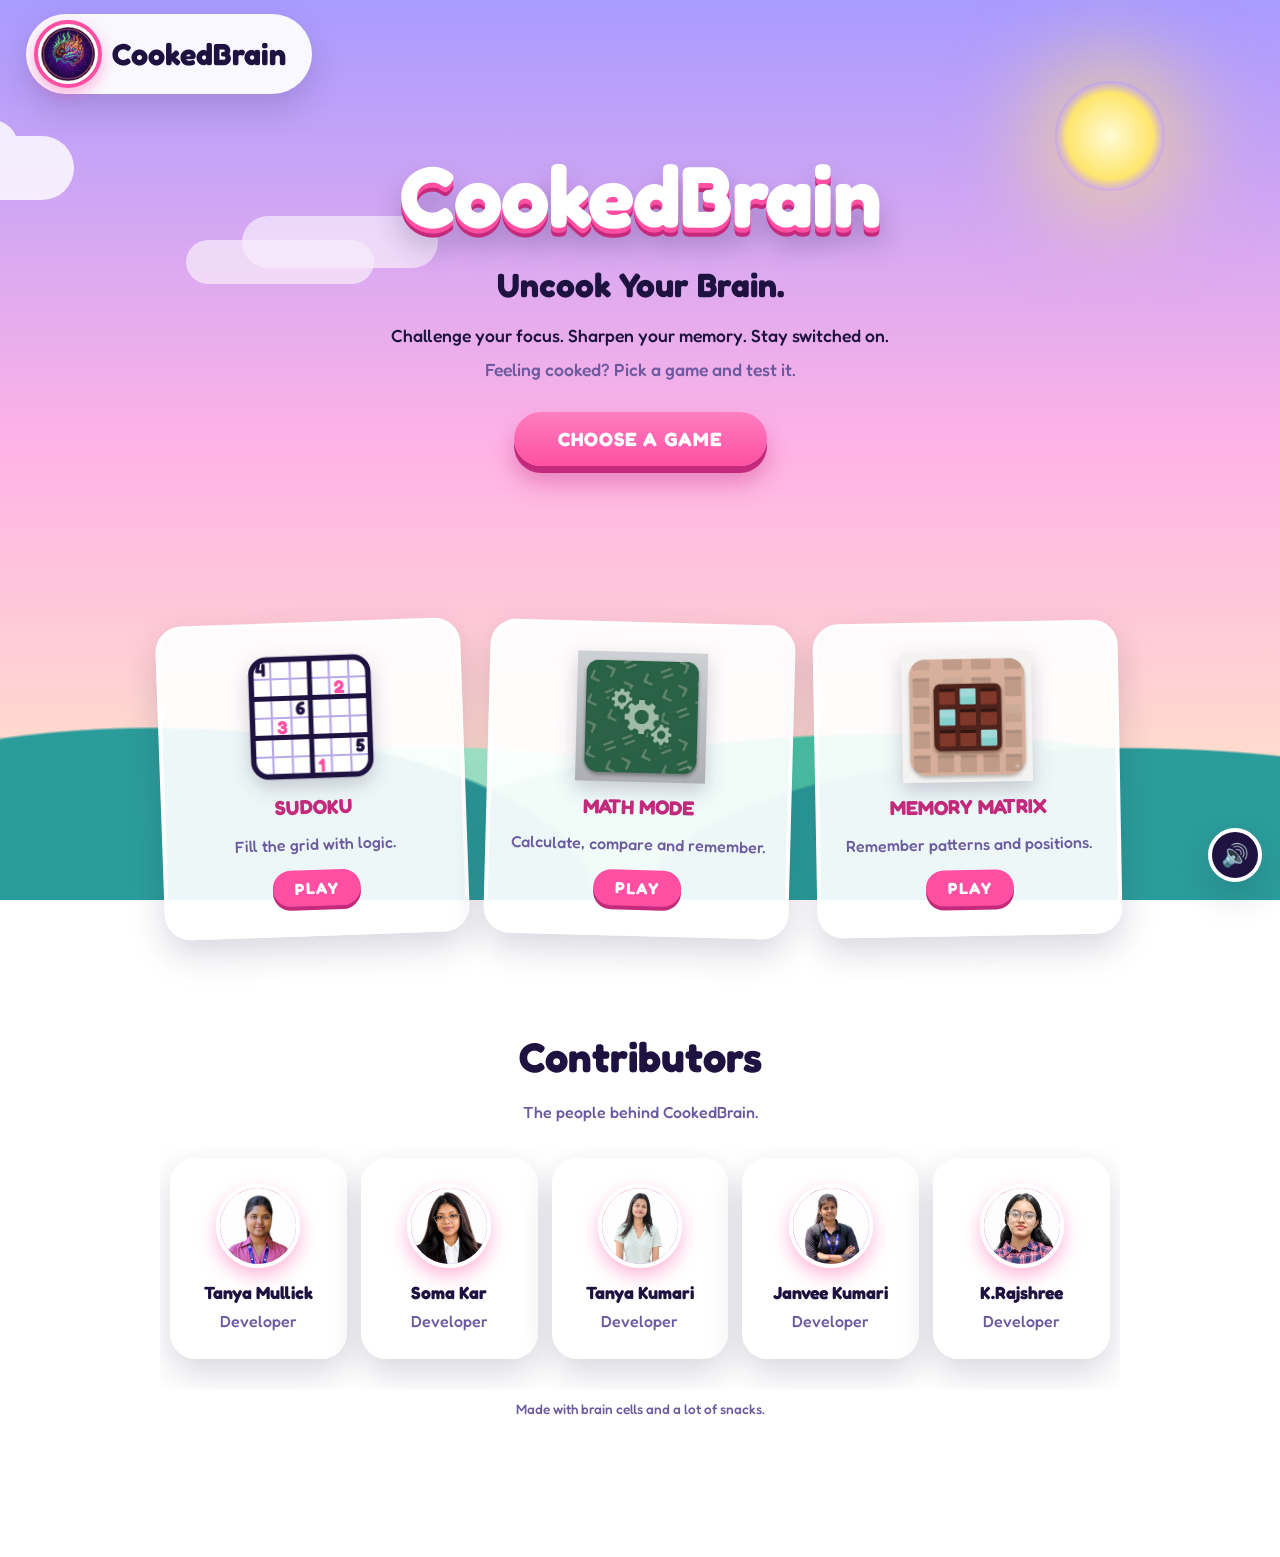
==== commit d0992fce: "added image" ====
--- a/index.html
+++ b/index.html
@@ -68,7 +68,7 @@
         <h2 class="reveal">Contributors</h2>
         <p class="muted reveal">The people behind CookedBrain.</p>
         <div class="contrib-grid">
-          <div class="contrib reveal"><div class="avatar"><span>T</span><img src="images/tanya.jpeg" alt="Tanya" onerror="this.remove()"></div><h3>Tanya Mullick</h3><p>Developer</p></div>
+          <div class="contrib reveal"><div class="avatar"><span>T</span><img src="images/Tanya.jpeg" alt="Tanya" onerror="this.remove()"></div><h3>Tanya Mullick</h3><p>Developer</p></div>
           <div class="contrib reveal"><div class="avatar"><span>S</span><img src="images/soma.png" alt="Contributor name" onerror="this.remove()"></div><h3>Soma Kar</h3><p>Developer</p></div>
           <div class="contrib reveal"><div class="avatar"><span>TK</span><img src="images/TanyaK.png" alt="Contributor name" onerror="this.remove()"></div><h3>Tanya Kumari</h3><p>Developer</p></div>
           <div class="contrib reveal"><div class="avatar"><span>J</span><img src="images/janvee.jpeg" alt="Contributor name" onerror="this.remove()"></div><h3>Janvee Kumari</h3><p>Developer</p></div>
@@ -140,7 +140,7 @@
         <button class="cta" id="playAgainBtn">PLAY AGAIN</button>
         <button class="ghost" id="homeBtn">MORE GAMES</button>
       </div>
-      <p class="hint">Scores are just game stats, not an IQ or health measure.</p>
+      <p class="hint">Scores are just game stats, not an IQ or health measure!!</p>
     </section>
   </main>
 
